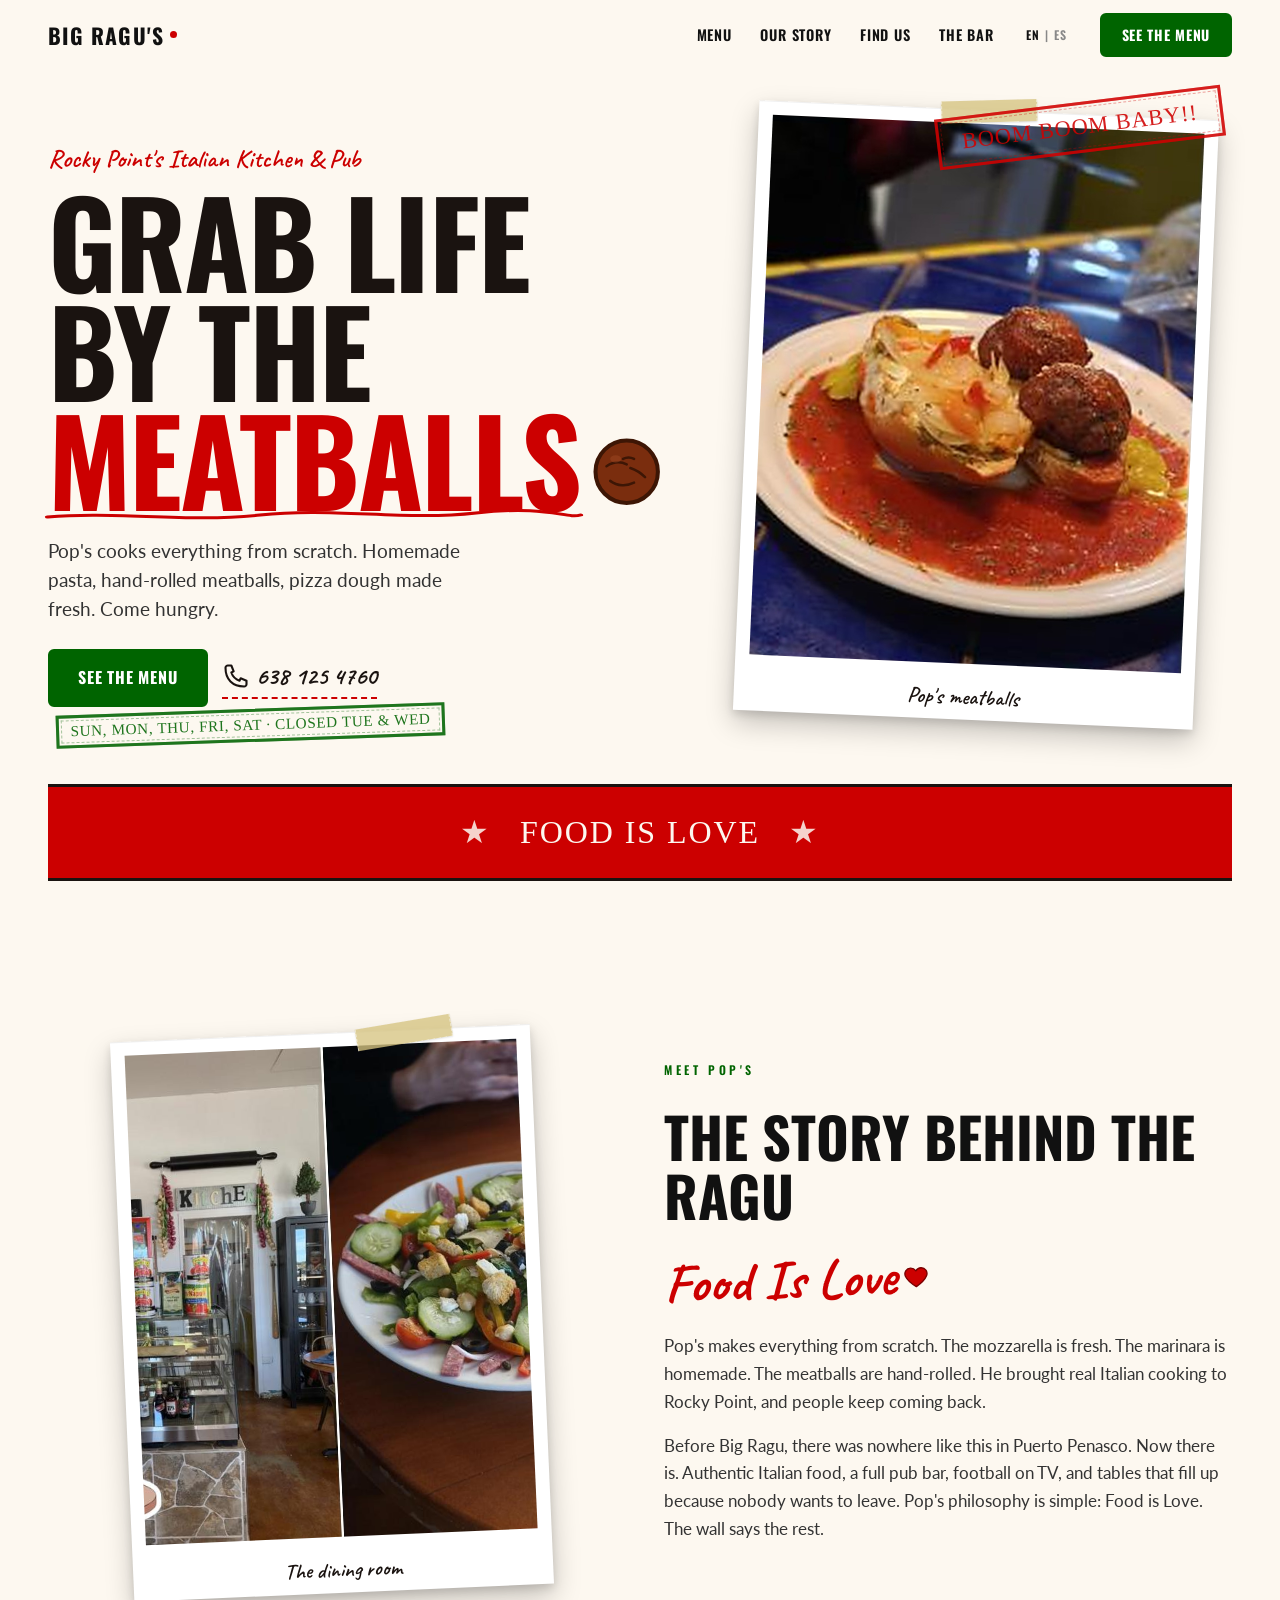
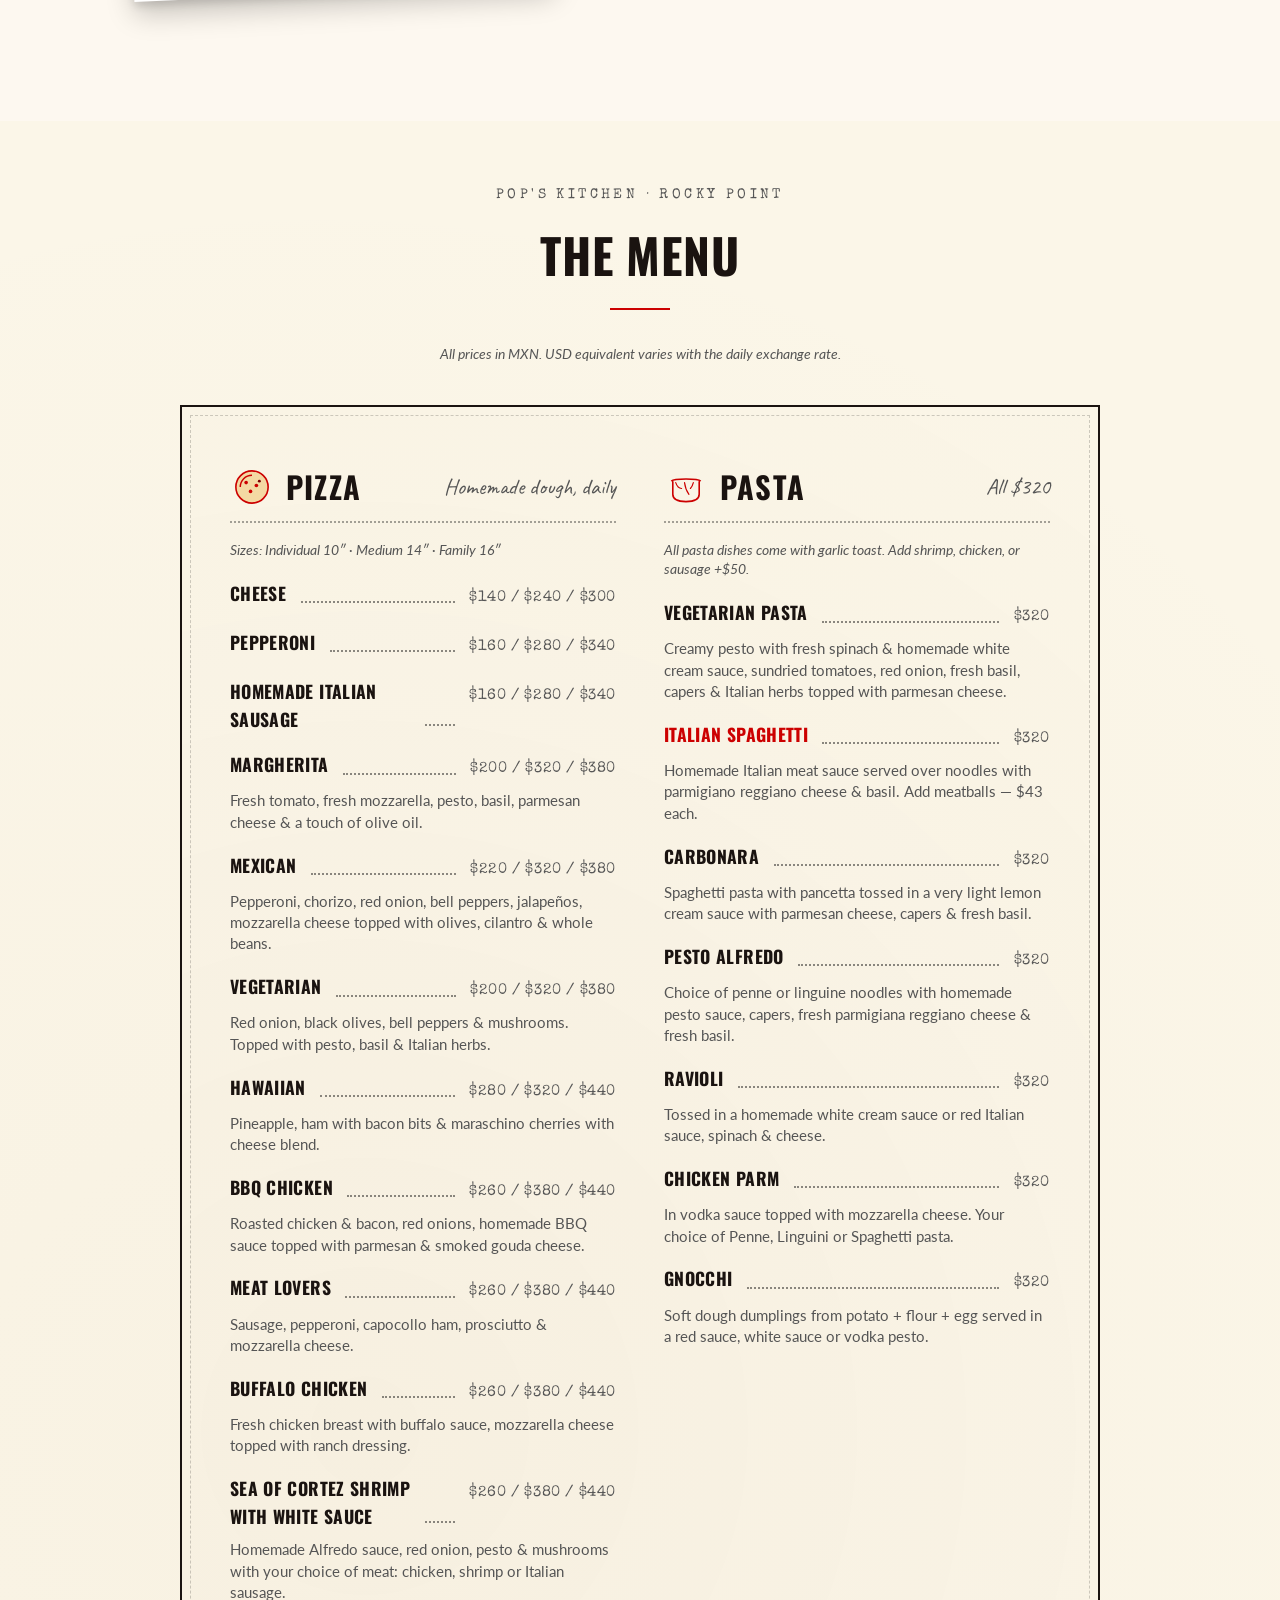
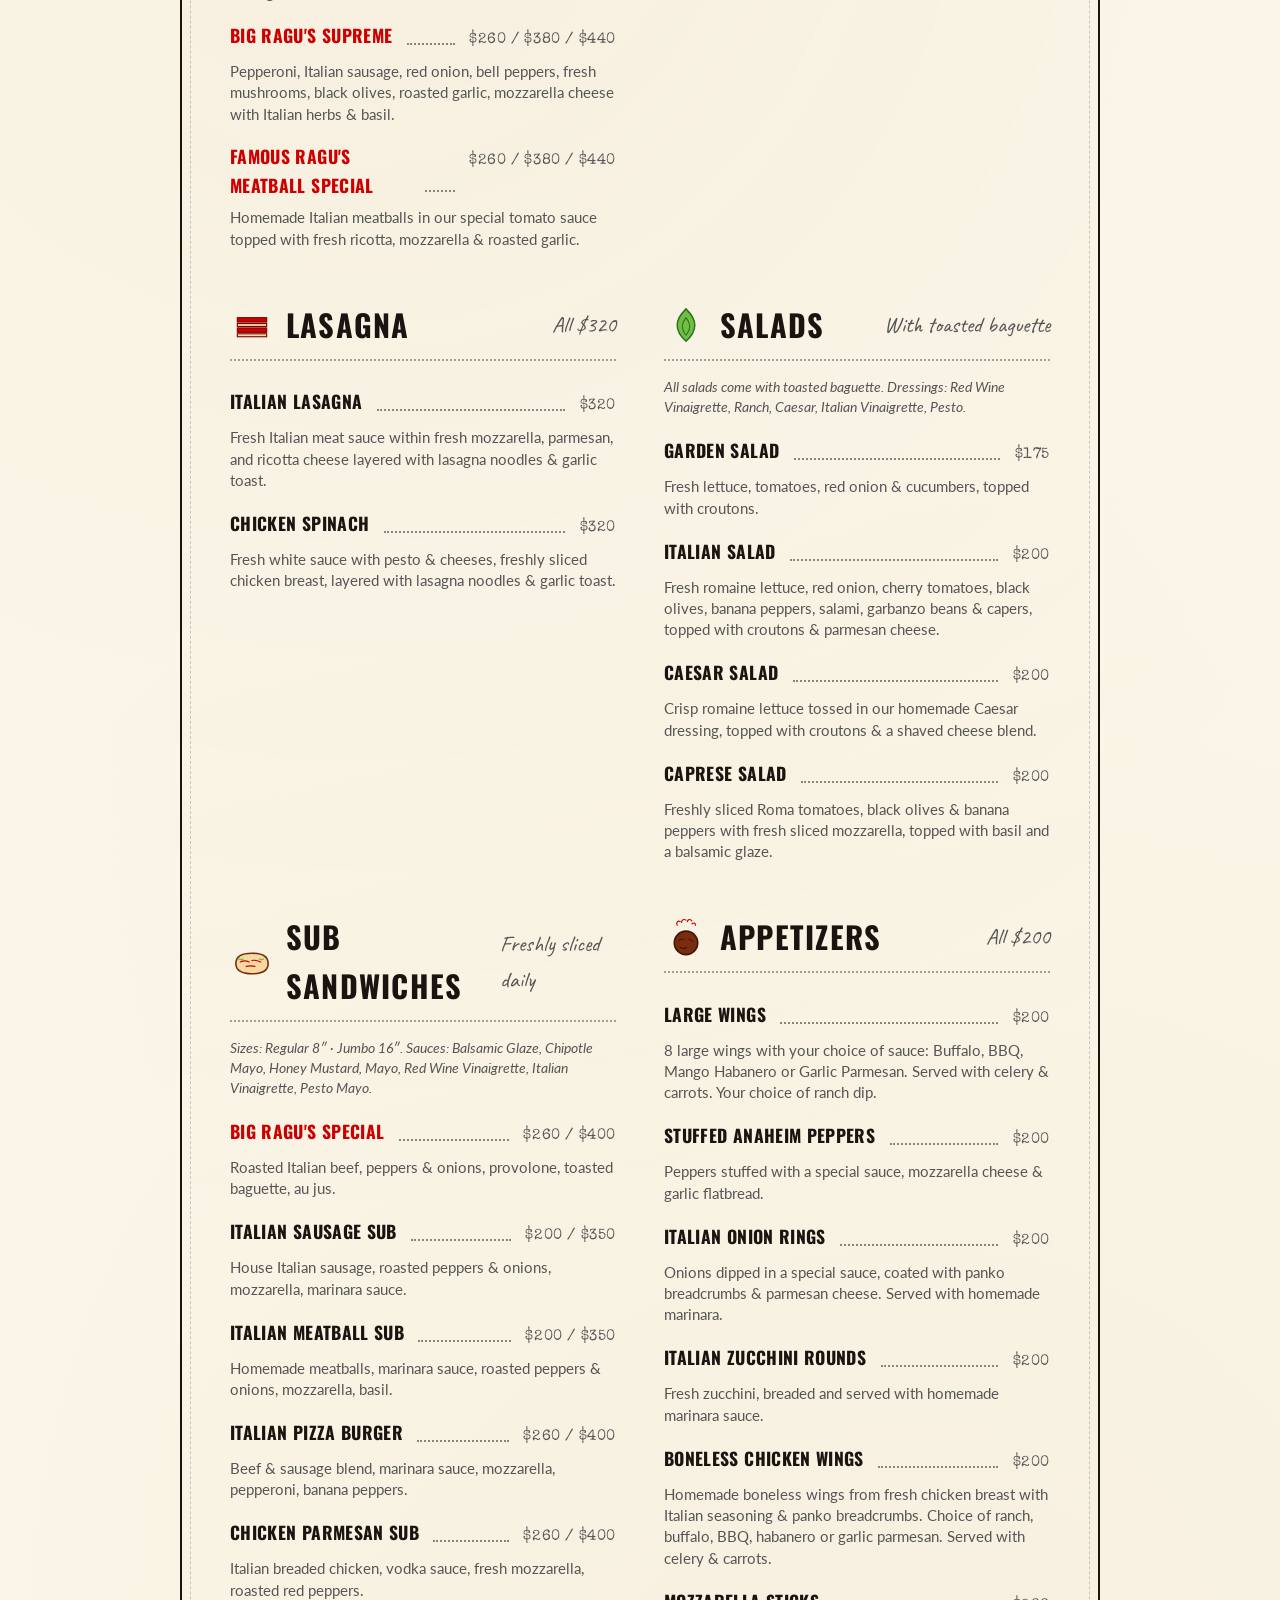
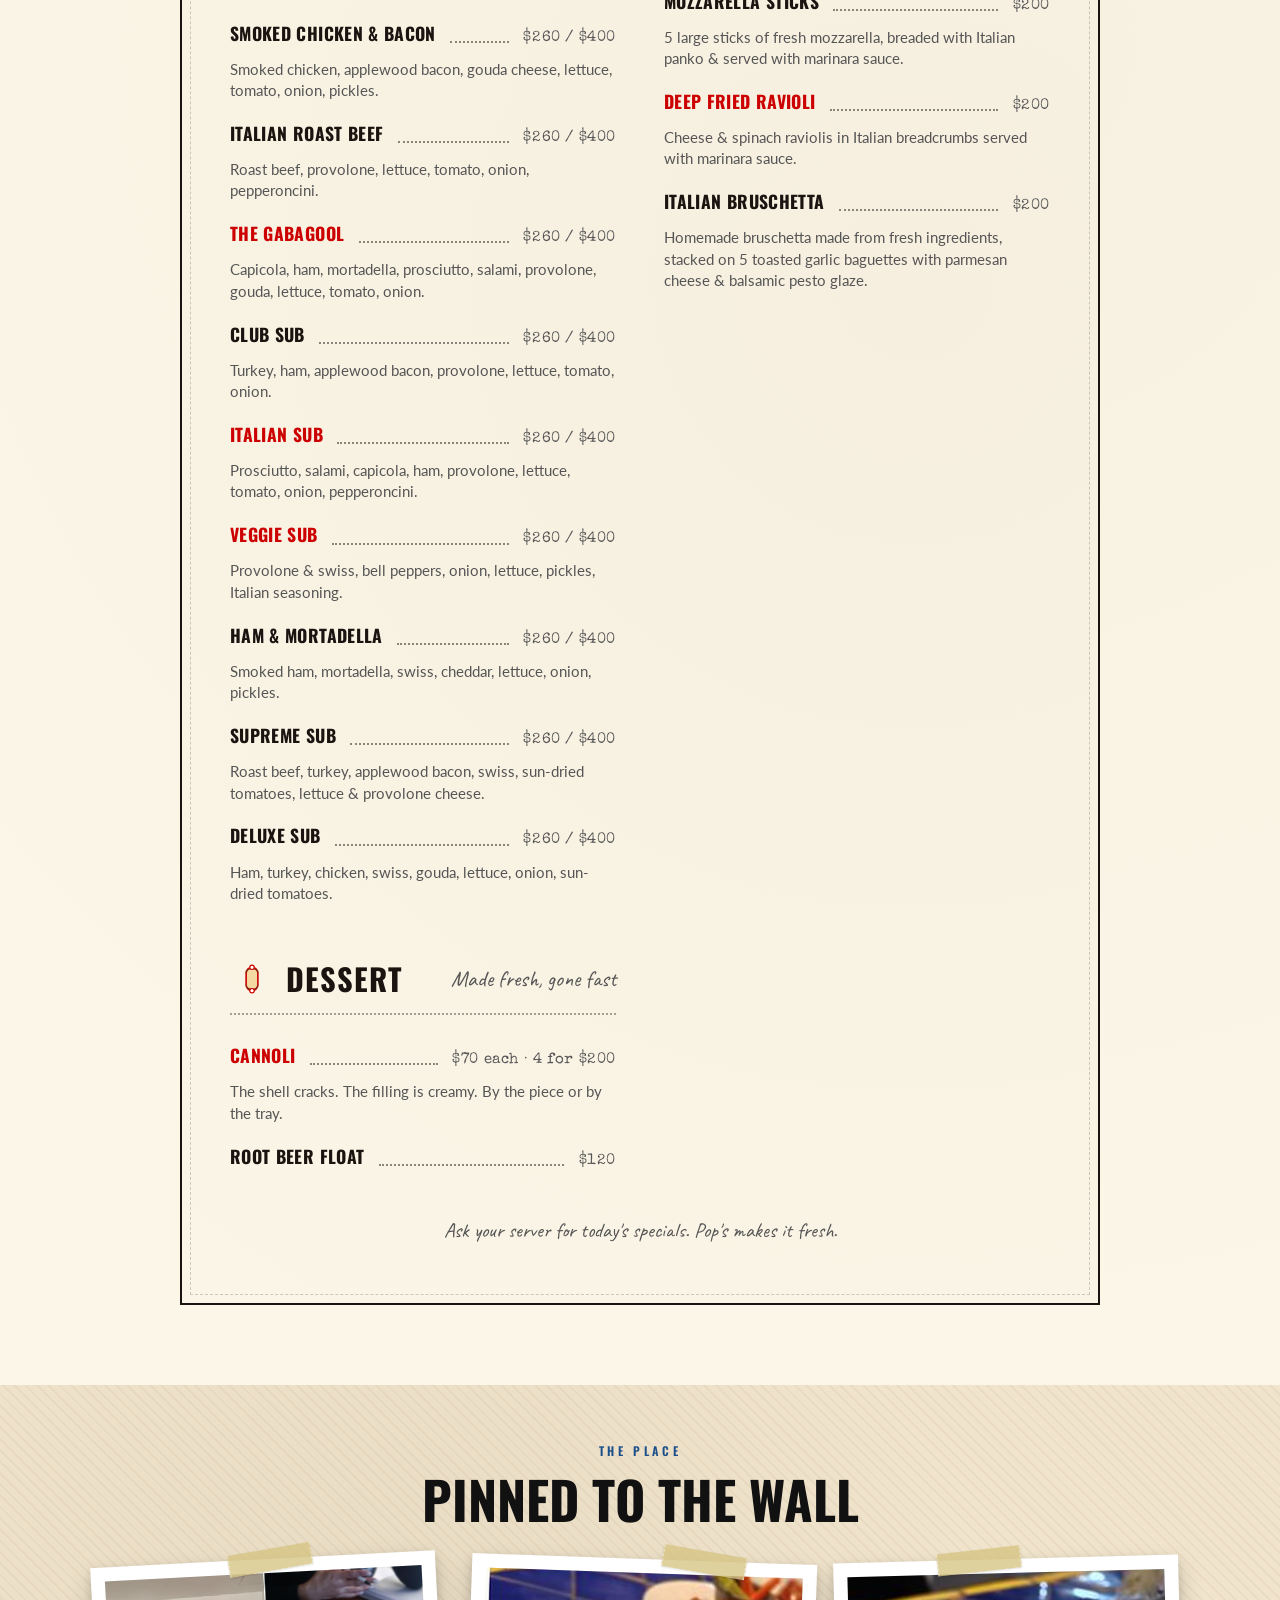
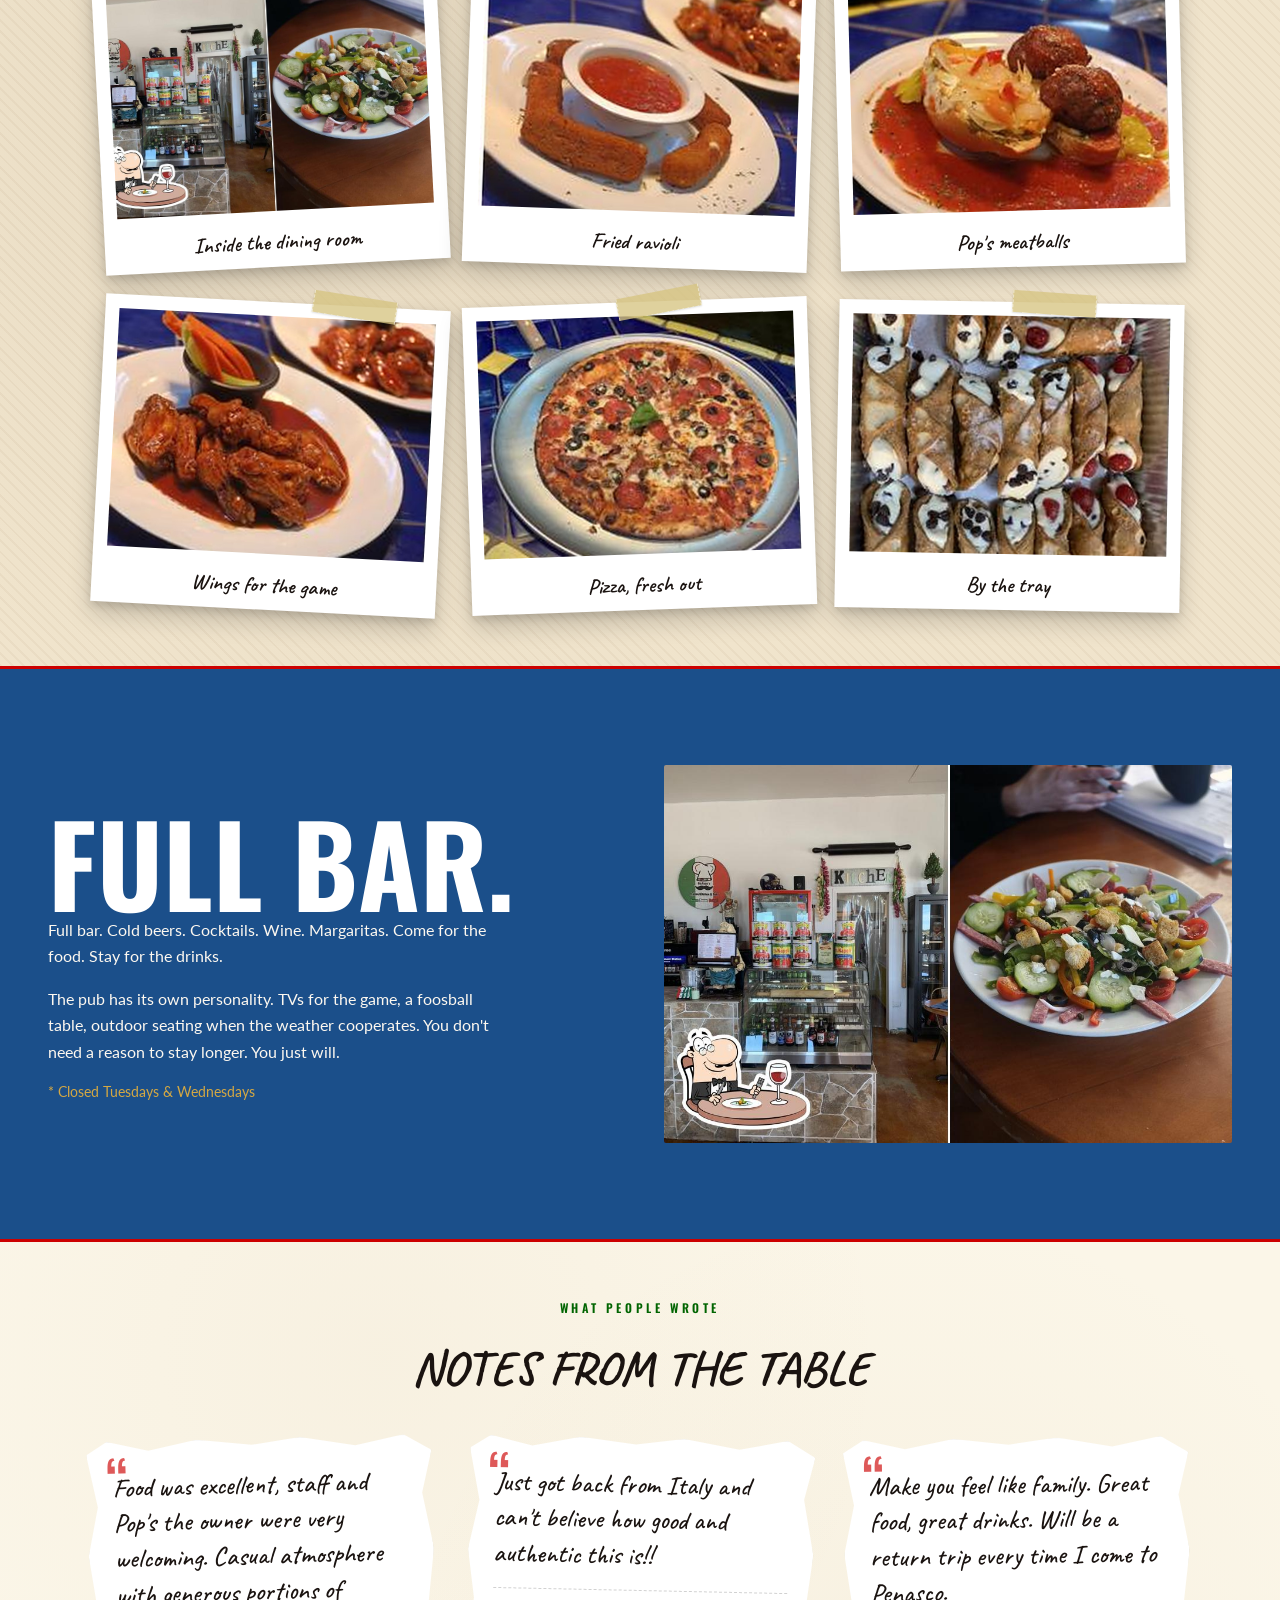
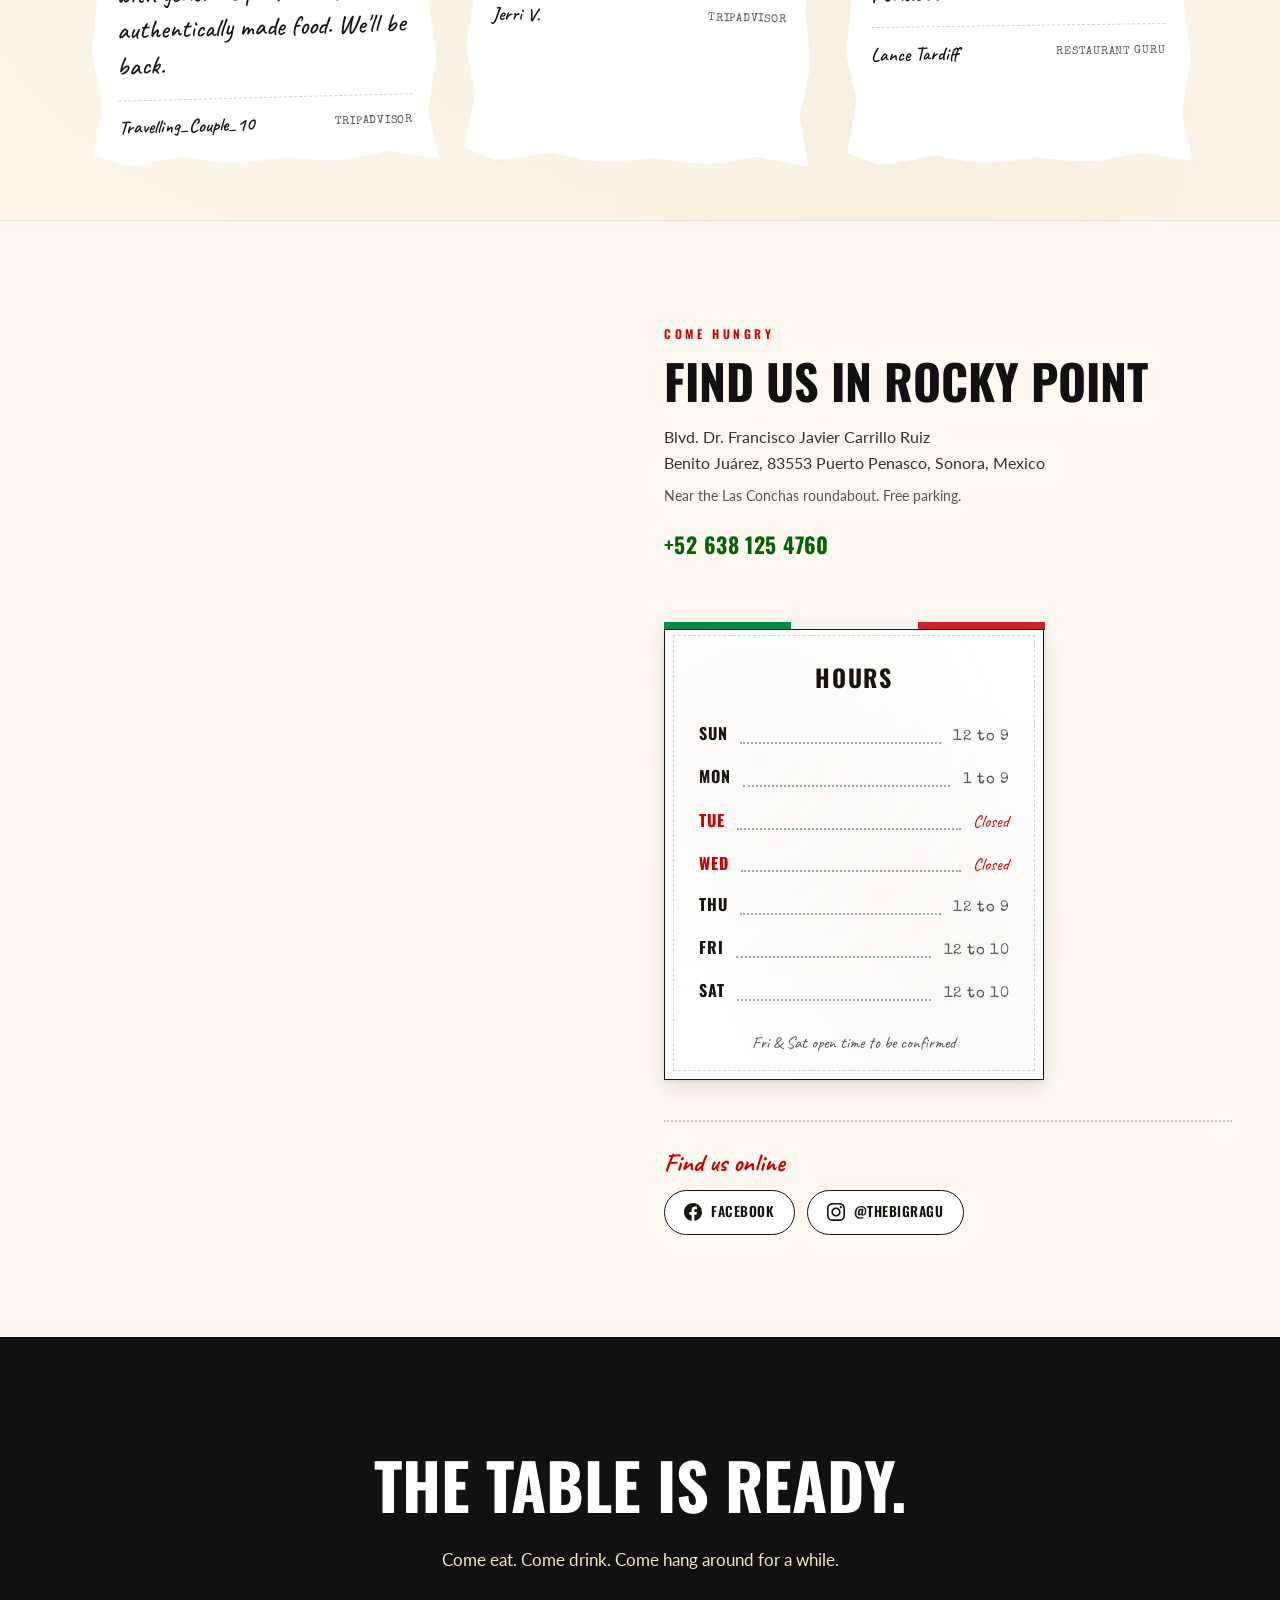
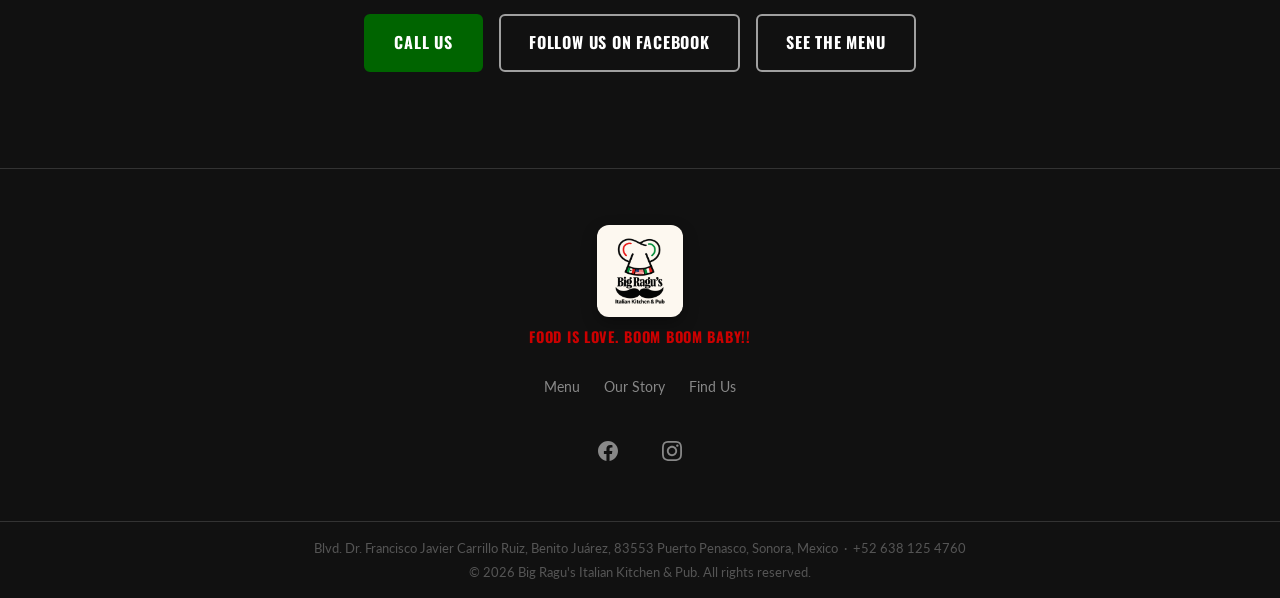
==== index.html @ 3533cfc9 "Footer: center the logo in its card + center the whole footer Root cause of the off-center logo: log" ====
<!DOCTYPE html>
<html lang="en" data-lang="en" translate="no">
<head>
<meta charset="UTF-8">
<meta name="google" content="notranslate">
<meta name="viewport" content="width=device-width, initial-scale=1.0">
<meta name="theme-color" content="#006400">
<title>Big Ragu's | Italian Restaurant &amp; Pizza in Rocky Point, Puerto Pe&ntilde;asco</title>
<meta name="description" content="Big Ragu's serves homemade Italian food and pizza in Puerto Penasco (Rocky Point), Sonora. Hand-rolled meatballs, fresh pasta, wood-style pizza, subs, and a full bar. Dine in, carryout, delivery & catering.">
<meta name="keywords" content="Big Ragu's, Italian restaurant Rocky Point, Puerto Penasco Italian food, meatballs Rocky Point, pizza Puerto Penasco, Big Ragu Italian Kitchen">
<meta name="robots" content="index, follow, max-image-preview:large, max-snippet:-1">
<meta name="author" content="Big Ragu's Italian Kitchen &amp; Pub">
<meta name="geo.region" content="MX-SON">
<meta name="geo.placename" content="Puerto Penasco, Sonora, Mexico">
<link rel="canonical" href="https://neonframewebdev.github.io/big-ragu/">

<meta property="og:type" content="restaurant.restaurant">
<meta property="og:locale" content="en_US">
<meta property="og:locale:alternate" content="es_MX">
<meta property="og:title" content="Big Ragu's Italian Kitchen &amp; Pub | Rocky Point">
<meta property="og:description" content="Real homemade Italian food in the heart of Rocky Point. Meatballs, pizza, pasta, full bar.">
<meta property="og:image" content="https://neonframewebdev.github.io/big-ragu/assets/og-card.jpg">
<meta property="og:image:width" content="1200">
<meta property="og:image:height" content="630">
<meta property="og:image:alt" content="Big Ragu's Italian Kitchen & Pub logo, Rocky Point Mexico">
<meta property="og:url" content="https://neonframewebdev.github.io/big-ragu/">
<meta property="og:site_name" content="Big Ragu's Italian Kitchen &amp; Pub">
<meta name="twitter:card" content="summary_large_image">
<meta name="twitter:title" content="Big Ragu's Italian Kitchen &amp; Pub | Rocky Point">
<meta name="twitter:description" content="Real homemade Italian food in Puerto Penasco. Meatballs, pizza, pasta, full bar.">
<meta name="twitter:image" content="https://neonframewebdev.github.io/big-ragu/assets/og-card.jpg">

<link rel="icon" href="assets/favicon.png" type="image/png">

<link rel="preload" as="image" href="assets/meatballs.jpg" fetchpriority="high">
<link rel="preconnect" href="https://fonts.googleapis.com">
<link rel="preconnect" href="https://fonts.gstatic.com" crossorigin>
<link rel="preload" href="https://fonts.googleapis.com/css2?family=Oswald:wght@600;700;800;900&family=Lato:wght@400;700&family=Caveat:wght@400;600;700&family=Permanent+Marker&family=Special+Elite&display=swap" as="style">
<link rel="stylesheet" href="https://fonts.googleapis.com/css2?family=Oswald:wght@600;700;800;900&family=Lato:wght@400;700&family=Caveat:wght@400;600;700&family=Permanent+Marker&family=Special+Elite&display=swap" media="print" onload="this.media='all'">
<noscript><link rel="stylesheet" href="https://fonts.googleapis.com/css2?family=Oswald:wght@600;700;800;900&family=Lato:wght@400;700&family=Caveat:wght@400;600;700&family=Permanent+Marker&family=Special+Elite&display=swap"></noscript>

<link rel="stylesheet" href="style.css">

<script type="application/ld+json">
{
  "@context": "https://schema.org",
  "@type": "Restaurant",
  "@id": "https://neonframewebdev.github.io/big-ragu/#restaurant",
  "name": "Big Ragu's Italian Kitchen & Pub",
  "description": "Real homemade Italian food in Puerto Penasco, Rocky Point. Hand-rolled meatballs, homemade pasta, pizza, cannoli, and a full bar.",
  "url": "https://neonframewebdev.github.io/big-ragu/",
  "telephone": "+526381254760",
  "servesCuisine": ["Italian", "Pizza"],
  "priceRange": "$$",
  "image": "https://neonframewebdev.github.io/big-ragu/assets/og-card.jpg",
  "logo": "https://neonframewebdev.github.io/big-ragu/assets/logo.png",
  "address": {
    "@type": "PostalAddress",
    "streetAddress": "Blvd. Dr. Francisco Javier Carrillo Ruiz, Benito Juarez",
    "addressLocality": "Puerto Penasco",
    "addressRegion": "Sonora",
    "postalCode": "83553",
    "addressCountry": "MX"
  },
  "geo": {
    "@type": "GeoCoordinates",
    "latitude": 31.30668,
    "longitude": -113.517838
  },
  "hasMenu": "https://neonframewebdev.github.io/big-ragu/#menu",
  "acceptsReservations": "True",
  "openingHoursSpecification": [
    {"@type": "OpeningHoursSpecification", "dayOfWeek": "Sunday", "opens": "12:00", "closes": "21:00"},
    {"@type": "OpeningHoursSpecification", "dayOfWeek": "Monday", "opens": "13:00", "closes": "21:00"},
    {"@type": "OpeningHoursSpecification", "dayOfWeek": "Thursday", "opens": "12:00", "closes": "21:00"},
    {"@type": "OpeningHoursSpecification", "dayOfWeek": "Friday", "opens": "12:00", "closes": "22:00"},
    {"@type": "OpeningHoursSpecification", "dayOfWeek": "Saturday", "opens": "12:00", "closes": "22:00"}
  ],
  "sameAs": [
    "https://www.facebook.com/mamamiapizza212",
    "https://www.instagram.com/thebigragu"
  ]
}
</script>

<script type="application/ld+json">
{
  "@context": "https://schema.org",
  "@type": "Menu",
  "@id": "https://neonframewebdev.github.io/big-ragu/#menu",
  "name": "Big Ragu's Menu",
  "inLanguage": "en",
  "hasMenuSection": [
    {
      "@type": "MenuSection",
      "name": "Pizza",
      "description": "Homemade dough daily. Individual 10\", Medium 14\", Family 16\". Prices shown are for the Individual size, in MXN.",
      "hasMenuItem": [
        {"@type": "MenuItem", "name": "Cheese Pizza", "offers": {"@type": "Offer", "price": "140", "priceCurrency": "MXN"}},
        {"@type": "MenuItem", "name": "Pepperoni Pizza", "offers": {"@type": "Offer", "price": "160", "priceCurrency": "MXN"}},
        {"@type": "MenuItem", "name": "Homemade Italian Sausage Pizza", "offers": {"@type": "Offer", "price": "160", "priceCurrency": "MXN"}},
        {"@type": "MenuItem", "name": "Margherita Pizza", "description": "Fresh tomato, fresh mozzarella, pesto, basil, parmesan and olive oil.", "offers": {"@type": "Offer", "price": "200", "priceCurrency": "MXN"}},
        {"@type": "MenuItem", "name": "Mexican Pizza", "description": "Pepperoni, chorizo, red onion, bell peppers, jalapenos, mozzarella, olives, cilantro and beans.", "offers": {"@type": "Offer", "price": "220", "priceCurrency": "MXN"}},
        {"@type": "MenuItem", "name": "Vegetarian Pizza", "offers": {"@type": "Offer", "price": "200", "priceCurrency": "MXN"}},
        {"@type": "MenuItem", "name": "Hawaiian Pizza", "offers": {"@type": "Offer", "price": "280", "priceCurrency": "MXN"}},
        {"@type": "MenuItem", "name": "BBQ Chicken Pizza", "offers": {"@type": "Offer", "price": "260", "priceCurrency": "MXN"}},
        {"@type": "MenuItem", "name": "Meat Lovers Pizza", "offers": {"@type": "Offer", "price": "260", "priceCurrency": "MXN"}},
        {"@type": "MenuItem", "name": "Buffalo Chicken Pizza", "offers": {"@type": "Offer", "price": "260", "priceCurrency": "MXN"}},
        {"@type": "MenuItem", "name": "Sea of Cortez Shrimp Pizza with White Sauce", "offers": {"@type": "Offer", "price": "260", "priceCurrency": "MXN"}},
        {"@type": "MenuItem", "name": "Big Ragu's Supreme Pizza", "offers": {"@type": "Offer", "price": "260", "priceCurrency": "MXN"}},
        {"@type": "MenuItem", "name": "Famous Ragu's Meatball Special Pizza", "offers": {"@type": "Offer", "price": "260", "priceCurrency": "MXN"}}
      ]
    },
    {
      "@type": "MenuSection",
      "name": "Pasta",
      "description": "All pasta comes with garlic toast. Add shrimp, chicken or sausage +$50 MXN.",
      "hasMenuItem": [
        {"@type": "MenuItem", "name": "Vegetarian Pasta", "offers": {"@type": "Offer", "price": "320", "priceCurrency": "MXN"}},
        {"@type": "MenuItem", "name": "Italian Spaghetti", "description": "Homemade Italian meat sauce, parmigiano reggiano and basil.", "offers": {"@type": "Offer", "price": "320", "priceCurrency": "MXN"}},
        {"@type": "MenuItem", "name": "Carbonara", "offers": {"@type": "Offer", "price": "320", "priceCurrency": "MXN"}},
        {"@type": "MenuItem", "name": "Pesto Alfredo", "offers": {"@type": "Offer", "price": "320", "priceCurrency": "MXN"}},
        {"@type": "MenuItem", "name": "Ravioli", "offers": {"@type": "Offer", "price": "320", "priceCurrency": "MXN"}},
        {"@type": "MenuItem", "name": "Chicken Parm", "offers": {"@type": "Offer", "price": "320", "priceCurrency": "MXN"}},
        {"@type": "MenuItem", "name": "Gnocchi", "offers": {"@type": "Offer", "price": "320", "priceCurrency": "MXN"}}
      ]
    },
    {
      "@type": "MenuSection",
      "name": "Lasagna",
      "hasMenuItem": [
        {"@type": "MenuItem", "name": "Italian Lasagna", "offers": {"@type": "Offer", "price": "320", "priceCurrency": "MXN"}},
        {"@type": "MenuItem", "name": "Chicken Spinach Lasagna", "offers": {"@type": "Offer", "price": "320", "priceCurrency": "MXN"}}
      ]
    },
    {
      "@type": "MenuSection",
      "name": "Salads",
      "hasMenuItem": [
        {"@type": "MenuItem", "name": "Garden Salad", "offers": {"@type": "Offer", "price": "175", "priceCurrency": "MXN"}},
        {"@type": "MenuItem", "name": "Italian Salad", "offers": {"@type": "Offer", "price": "200", "priceCurrency": "MXN"}},
        {"@type": "MenuItem", "name": "Caesar Salad", "offers": {"@type": "Offer", "price": "200", "priceCurrency": "MXN"}},
        {"@type": "MenuItem", "name": "Caprese Salad", "offers": {"@type": "Offer", "price": "200", "priceCurrency": "MXN"}}
      ]
    },
    {
      "@type": "MenuSection",
      "name": "Sub Sandwiches",
      "description": "Freshly sliced daily. Regular 8\" / Jumbo 16\". Prices shown are Regular, in MXN.",
      "hasMenuItem": [
        {"@type": "MenuItem", "name": "Big Ragu's Special Sub", "offers": {"@type": "Offer", "price": "260", "priceCurrency": "MXN"}},
        {"@type": "MenuItem", "name": "Italian Sausage Sub", "offers": {"@type": "Offer", "price": "200", "priceCurrency": "MXN"}},
        {"@type": "MenuItem", "name": "Italian Meatball Sub", "offers": {"@type": "Offer", "price": "200", "priceCurrency": "MXN"}},
        {"@type": "MenuItem", "name": "The Gabagool", "offers": {"@type": "Offer", "price": "260", "priceCurrency": "MXN"}},
        {"@type": "MenuItem", "name": "Italian Sub", "offers": {"@type": "Offer", "price": "260", "priceCurrency": "MXN"}},
        {"@type": "MenuItem", "name": "Chicken Parmesan Sub", "offers": {"@type": "Offer", "price": "260", "priceCurrency": "MXN"}},
        {"@type": "MenuItem", "name": "Veggie Sub", "offers": {"@type": "Offer", "price": "260", "priceCurrency": "MXN"}}
      ]
    },
    {
      "@type": "MenuSection",
      "name": "Appetizers",
      "hasMenuItem": [
        {"@type": "MenuItem", "name": "Large Wings", "offers": {"@type": "Offer", "price": "200", "priceCurrency": "MXN"}},
        {"@type": "MenuItem", "name": "Mozzarella Sticks", "offers": {"@type": "Offer", "price": "200", "priceCurrency": "MXN"}},
        {"@type": "MenuItem", "name": "Deep Fried Ravioli", "offers": {"@type": "Offer", "price": "200", "priceCurrency": "MXN"}},
        {"@type": "MenuItem", "name": "Italian Bruschetta", "offers": {"@type": "Offer", "price": "200", "priceCurrency": "MXN"}},
        {"@type": "MenuItem", "name": "Stuffed Anaheim Peppers", "offers": {"@type": "Offer", "price": "200", "priceCurrency": "MXN"}},
        {"@type": "MenuItem", "name": "Italian Onion Rings", "offers": {"@type": "Offer", "price": "200", "priceCurrency": "MXN"}},
        {"@type": "MenuItem", "name": "Boneless Chicken Wings", "offers": {"@type": "Offer", "price": "200", "priceCurrency": "MXN"}}
      ]
    },
    {
      "@type": "MenuSection",
      "name": "Dessert",
      "hasMenuItem": [
        {"@type": "MenuItem", "name": "Cannoli", "description": "$70 each or 4 for $200 MXN.", "offers": {"@type": "Offer", "price": "70", "priceCurrency": "MXN"}},
        {"@type": "MenuItem", "name": "Root Beer Float", "offers": {"@type": "Offer", "price": "120", "priceCurrency": "MXN"}}
      ]
    }
  ]
}
</script>

<script type="application/ld+json">
{
  "@context": "https://schema.org",
  "@type": "FAQPage",
  "mainEntity": [
    {
      "@type": "Question",
      "name": "Where is Big Ragu's Italian Kitchen & Pub located?",
      "acceptedAnswer": {"@type": "Answer", "text": "Big Ragu's is on Blvd. Dr. Francisco Javier Carrillo Ruiz in the Benito Juarez area of Puerto Penasco (Rocky Point), Sonora, Mexico."}
    },
    {
      "@type": "Question",
      "name": "What are Big Ragu's hours?",
      "acceptedAnswer": {"@type": "Answer", "text": "Open Thursday through Tuesday: roughly noon to 9 PM (Friday and Saturday until 10 PM). Closed Wednesdays. Call ahead on holidays to confirm."}
    },
    {
      "@type": "Question",
      "name": "Does Big Ragu's offer delivery, carryout or catering?",
      "acceptedAnswer": {"@type": "Answer", "text": "Yes. Big Ragu's offers dine-in, carryout, delivery, and catering. Call +52 638 125 4760 to order or book catering."}
    },
    {
      "@type": "Question",
      "name": "Does Big Ragu's serve pizza?",
      "acceptedAnswer": {"@type": "Answer", "text": "Yes. Big Ragu's makes homemade-dough pizza daily in Individual, Medium and Family sizes, plus hand-rolled meatballs, fresh pasta, subs, salads and cannoli."}
    },
    {
      "@type": "Question",
      "name": "Does Big Ragu's take reservations?",
      "acceptedAnswer": {"@type": "Answer", "text": "Yes, Big Ragu's accepts reservations. Call +52 638 125 4760."}
    }
  ]
}
</script>
</head>
<body>

<!-- ========================
     LOADER
     ======================== -->
<div class="loader" id="loader" aria-hidden="true">
  <img src="assets/logo.webp" alt="" class="loader__logo" width="220" height="240" decoding="async">
</div>

<!-- ========================
     NAV
     ======================== -->
<nav class="nav" id="nav" aria-label="Primary navigation">
  <div class="nav__inner">
    <a href="#top" class="nav__brand" aria-label="Big Ragu's home">
      <span class="nav__brand-text">BIG RAGU'S</span><span class="nav__brand-dot" aria-hidden="true"></span>
    </a>

    <div class="nav__right">
      <ul class="nav__links" id="navLinks">
        <li><a href="#menu" data-en="Menu" data-es="Menu">Menu</a></li>
        <li><a href="#about" data-en="Our Story" data-es="Nuestra Historia">Our Story</a></li>
        <li><a href="#find-us" data-en="Find Us" data-es="Encuéntranos">Find Us</a></li>
        <li><a href="#bar" data-en="The Bar" data-es="El Bar">The Bar</a></li>
      </ul>

      <button class="nav__lang-toggle" id="langToggle" aria-label="Switch language">
        <span class="lang-label lang-label--en">EN</span>
        <span class="lang-sep">|</span>
        <span class="lang-label lang-label--es">ES</span>
      </button>

      <a href="#menu" class="btn btn--nav" data-en="See the Menu" data-es="Ver el Menu">See the Menu</a>

      <button class="nav__hamburger" id="hamburger" aria-label="Open navigation menu" aria-expanded="false" aria-controls="mobileMenu">
        <span></span>
        <span></span>
        <span></span>
      </button>
    </div>
  </div>
</nav>

<!-- Mobile menu -->
<div class="mobile-menu" id="mobileMenu" aria-hidden="true">
  <div class="mobile-menu__overlay" id="menuOverlay"></div>
  <div class="mobile-menu__panel">
    <button class="mobile-menu__close" id="menuClose" aria-label="Close menu">&times;</button>
    <ul class="mobile-menu__links">
      <li><a href="#menu" data-en="Menu" data-es="Menu">Menu</a></li>
      <li><a href="#about" data-en="Our Story" data-es="Nuestra Historia">Our Story</a></li>
      <li><a href="#find-us" data-en="Find Us" data-es="Encuéntranos">Find Us</a></li>
      <li><a href="#bar" data-en="The Bar" data-es="El Bar">The Bar</a></li>
    </ul>
    <a href="#menu" class="btn btn--primary mobile-menu__cta" data-en="See the Menu" data-es="Ver el Menu">See the Menu</a>
  </div>
</div>

<!-- ========================
     HERO - Editorial Trattoria
     ======================== -->
<section class="hero hero-editorial" id="top" aria-label="Hero">
  <div class="hero-editorial__inner">

    <div class="hero-editorial__left">
      <p class="hero-editorial__eyebrow" data-en="Rocky Point's Italian Kitchen &amp; Pub" data-es="Cocina Italiana y Pub de Rocky Point">
        <span class="pennant" aria-hidden="true"><span></span><span></span><span></span></span>
        <span data-en="Rocky Point's Italian Kitchen &amp; Pub" data-es="Cocina Italiana y Pub de Rocky Point">Rocky Point's Italian Kitchen &amp; Pub</span>
      </p>

      <h1 class="hero-editorial__h1">
        <span data-en="Grab Life" data-es="Agarra la Vida">Grab Life</span><br>
        <span data-en="By The" data-es="Por las">By The</span>
        <span class="with-doodle">
          <span class="accent-red scribble" data-en="Meatballs" data-es="Alb&oacute;ndigas">Meatballs</span><svg class="doodle doodle--period" viewBox="0 0 40 40" fill="none" aria-hidden="true">
            <circle cx="20" cy="20" r="17" fill="#7a2d0e" stroke="#3d1605" stroke-width="2.2"/>
            <path d="M9 17c3-2 7-3 11-1M22 18c3 1 6 3 8 5M11 25c4 3 9 3 13 1M18 13c2-1 4-1 6 0" stroke="#3d1605" stroke-width="1.4" stroke-linecap="round" fill="none"/>
            <ellipse cx="14" cy="13" rx="3" ry="2" fill="#9a4520" opacity="0.55"/>
          </svg>
        </span>
      </h1>

      <p class="hero-editorial__sub"
         data-en="Pop's cooks everything from scratch. Homemade pasta, hand-rolled meatballs, pizza dough made fresh. Come hungry."
         data-es="Pop's lo cocina todo desde cero. Pasta casera, alb&oacute;ndigas hechas a mano, masa de pizza fresca. Ven con hambre.">Pop's cooks everything from scratch. Homemade pasta, hand-rolled meatballs, pizza dough made fresh. Come hungry.</p>

      <div class="hero-editorial__actions">
        <a href="#menu" class="btn btn--primary" data-en="See the Menu" data-es="Ver el Menu">See the Menu</a>
        <a href="tel:+526381254760" class="hero-editorial__phone-link" aria-label="Call Big Ragu's">
          <svg class="doodle doodle--sm" viewBox="0 0 24 24" fill="none" aria-hidden="true">
            <path d="M3 5c0-1 1-2 2-2h3l2 5-2 1c1 3 4 6 7 7l1-2 5 2v3c0 1-1 2-2 2C9 21 3 15 3 5z" stroke="currentColor" stroke-width="1.8" stroke-linejoin="round"/>
          </svg>
          <span>638 125 4760</span>
        </a>
      </div>

      <span class="stamp stamp--green stamp--rotate-flat" style="position:absolute; bottom:-20px; left:8px;" aria-hidden="true">Sun, Mon, Thu, Fri, Sat &middot; Closed Tue &amp; Wed</span>
    </div>

    <div class="hero-editorial__right">
      <div class="polaroid polaroid--tilt-r hero-editorial__polaroid">
        <img src="assets/meatballs.jpg" alt="Homemade meatballs in marinara at Big Ragu's" width="800" height="1072" fetchpriority="high" decoding="async">
        <span class="polaroid__caption">Pop's meatballs</span>
      </div>
      <span class="stamp stamp--lg hero-editorial__stamp-pos" aria-hidden="true">Boom Boom Baby!!</span>
    </div>

  </div>

  <div class="hero-editorial__strip">
    <span data-en="Food Is Love" data-es="La Comida es Amor">Food Is Love</span>
  </div>
</section>

<!-- ========================
     ABOUT / OUR STORY
     ======================== -->
<section class="about about--editorial reveal" id="about" aria-label="Our Story">
  <div class="about__inner wrap">
    <div class="about__photo-col">
      <div class="polaroid polaroid--tilt-l polaroid--tape-l about-polaroid">
        <img src="assets/interior_1.jpg" alt="Inside Big Ragu's Italian Kitchen" width="968" height="645" loading="lazy" decoding="async">
        <span class="polaroid__caption">The dining room</span>
      </div>
    </div>
    <div class="about__text-col">
      <span class="eyebrow eyebrow--green"
            data-en="Meet Pop&#39;s"
            data-es="Conoce a Pop&#39;s">Meet Pop's</span>
      <h2 class="about__headline">
        <span class="about__headline-text"
              data-en="The Story Behind the Ragu"
              data-es="La Historia del Ragu">The Story Behind the Ragu</span>
      </h2>
      <div class="food-is-love-script" aria-hidden="true">
        Food Is Love
        <svg class="doodle doodle--sm" viewBox="0 0 24 24" fill="none" aria-hidden="true">
          <path d="M12 21s-7-4.5-9-9c-1.5-3.5 1-7 4.5-7 2 0 3.5 1 4.5 2.5C13 6 14.5 5 16.5 5 20 5 22.5 8.5 21 12c-2 4.5-9 9-9 9z" fill="#CC0000" stroke="#7a0000" stroke-width="1.2" stroke-linejoin="round"/>
        </svg>
      </div>
      <div class="about__body">
        <p data-en="Pop&#39;s makes everything from scratch. The mozzarella is fresh. The marinara is homemade. The meatballs are hand-rolled. He brought real Italian cooking to Rocky Point, and people keep coming back."
           data-es="Pop&#39;s lo cocina todo desde cero. La mozzarella es fresca. La marinara es casera. Las alb&oacute;ndigas las hace a mano. Trajo la cocina italiana de verdad a Puerto Pe&ntilde;asco, y la gente no para de regresar.">Pop's makes everything from scratch. The mozzarella is fresh. The marinara is homemade. The meatballs are hand-rolled. He brought real Italian cooking to Rocky Point, and people keep coming back.</p>
        <p data-en="Before Big Ragu, there was nowhere like this in Puerto Penasco. Now there is. Authentic Italian food, a full pub bar, football on TV, and tables that fill up because nobody wants to leave. Pop&#39;s philosophy is simple: Food is Love. The wall says the rest."
           data-es="Antes de que lleg&aacute;ramos aqu&iacute;, en Rocky Point no hab&iacute;a un lugar as&iacute;. Ahora lo hay. Cocina italiana aut&eacute;ntica, un bar con ambiente de pub, televisiones para el f&uacute;tbol americano y la sobremesa que se extiende porque nadie quiere irse. Para Pop&#39;s, la filosof&iacute;a es sencilla: la comida es amor. Todo lo dem&aacute;s lo dice la pared.">Before Big Ragu, there was nowhere like this in Puerto Penasco. Now there is. Authentic Italian food, a full pub bar, football on TV, and tables that fill up because nobody wants to leave. Pop's philosophy is simple: Food is Love. The wall says the rest.</p>
      </div>
    </div>
  </div>
</section>

<!-- ========================
     MENU - real menu typography
     ======================== -->
<section class="menu-section paper-bg reveal" id="menu" aria-label="Menu" style="padding: 4rem 0 5rem;">
  <div class="wrap">
    <div class="menu-list-header">
      <p class="menu-list-header__overline" data-en="Pop's Kitchen &middot; Rocky Point" data-es="La Cocina de Pop's &middot; Rocky Point">Pop's Kitchen &middot; Rocky Point</p>
      <h2 class="menu-list-header__title" data-en="The Menu" data-es="El Menu">The Menu</h2>
      <span class="menu-list-header__rule"></span>
    </div>

    <p class="menu-price-note"
       data-en="All prices in MXN. USD equivalent varies with the daily exchange rate."
       data-es="Todos los precios en pesos (MXN). El equivalente en USD varía con el tipo de cambio.">All prices in MXN. USD equivalent varies with the daily exchange rate.</p>

    <div class="menu-list-wrap">

      <div class="menu-list-cols">

        <!-- ===== PIZZA ===== -->
        <div class="menu-section-group">
          <header class="menu-section-header">
            <svg class="menu-section-header__doodle doodle--md" viewBox="0 0 60 60" fill="none" aria-hidden="true">
              <circle cx="30" cy="30" r="22" fill="#F4D9A3" stroke="#CC0000" stroke-width="2.2"/>
              <path d="M14 30c0-9 7-16 16-16" stroke="#CC0000" stroke-width="2" fill="none"/>
              <circle cx="22" cy="24" r="2.5" fill="#CC0000"/>
              <circle cx="36" cy="28" r="2.5" fill="#CC0000"/>
              <circle cx="28" cy="36" r="2.5" fill="#CC0000"/>
              <circle cx="40" cy="22" r="2" fill="#7a0000"/>
            </svg>
            <h3 class="menu-section-header__title" data-en="Pizza" data-es="Pizza">Pizza</h3>
            <span class="menu-section-header__es" data-en="Homemade dough, daily" data-es="Masa casera, a diario">Homemade dough, daily</span>
          </header>
          <p class="menu-size-key" data-en='Sizes: Individual 10&Prime; · Medium 14&Prime; · Family 16&Prime;' data-es='Tamaños: Individual 10&Prime; · Mediana 14&Prime; · Familiar 16&Prime;'>Sizes: Individual 10&Prime; · Medium 14&Prime; · Family 16&Prime;</p>
          <div class="menu-line"><span class="menu-line__name" data-en="Cheese" data-es="Queso">Cheese</span><span class="menu-line__leader"></span><span class="menu-line__price">$140 / $240 / $300</span></div>
          <div class="menu-line"><span class="menu-line__name" data-en="Pepperoni" data-es="Pepperoni">Pepperoni</span><span class="menu-line__leader"></span><span class="menu-line__price">$160 / $280 / $340</span></div>
          <div class="menu-line"><span class="menu-line__name" data-en="Homemade Italian Sausage" data-es="Salchicha Italiana Casera">Homemade Italian Sausage</span><span class="menu-line__leader"></span><span class="menu-line__price">$160 / $280 / $340</span></div>
          <div class="menu-line"><span class="menu-line__name" data-en="Margherita" data-es="Margarita">Margherita</span><span class="menu-line__leader"></span><span class="menu-line__price">$200 / $320 / $380</span><p class="menu-line__desc" data-en="Fresh tomato, fresh mozzarella, pesto, basil, parmesan cheese & a touch of olive oil." data-es="Tomate fresco, mozzarella fresca, pesto, albahaca, queso parmesano y un toque de aceite de oliva.">Fresh tomato, fresh mozzarella, pesto, basil, parmesan cheese & a touch of olive oil.</p></div>
          <div class="menu-line"><span class="menu-line__name" data-en="Mexican" data-es="Mexicana">Mexican</span><span class="menu-line__leader"></span><span class="menu-line__price">$220 / $320 / $380</span><p class="menu-line__desc" data-en="Pepperoni, chorizo, red onion, bell peppers, jalapeños, mozzarella cheese topped with olives, cilantro & whole beans." data-es="Pepperoni, chorizo, cebolla morada, pimientos, jalapeños, mozzarella, aceitunas, cilantro y frijoles enteros.">Pepperoni, chorizo, red onion, bell peppers, jalapeños, mozzarella cheese topped with olives, cilantro & whole beans.</p></div>
          <div class="menu-line"><span class="menu-line__name" data-en="Vegetarian" data-es="Vegetariana">Vegetarian</span><span class="menu-line__leader"></span><span class="menu-line__price">$200 / $320 / $380</span><p class="menu-line__desc" data-en="Red onion, black olives, bell peppers & mushrooms. Topped with pesto, basil & Italian herbs." data-es="Cebolla morada, aceitunas negras, pimientos y champiñones. Con pesto, albahaca y hierbas italianas.">Red onion, black olives, bell peppers & mushrooms. Topped with pesto, basil & Italian herbs.</p></div>
          <div class="menu-line"><span class="menu-line__name" data-en="Hawaiian" data-es="Hawaiana">Hawaiian</span><span class="menu-line__leader"></span><span class="menu-line__price">$280 / $320 / $440</span><p class="menu-line__desc" data-en="Pineapple, ham with bacon bits & maraschino cherries with cheese blend." data-es="Piña, jamón con tocino y cerezas marrasquino con mezcla de quesos.">Pineapple, ham with bacon bits & maraschino cherries with cheese blend.</p></div>
          <div class="menu-line"><span class="menu-line__name" data-en="BBQ Chicken" data-es="Pollo BBQ">BBQ Chicken</span><span class="menu-line__leader"></span><span class="menu-line__price">$260 / $380 / $440</span><p class="menu-line__desc" data-en="Roasted chicken & bacon, red onions, homemade BBQ sauce topped with parmesan & smoked gouda cheese." data-es="Pollo asado y tocino, cebolla morada, salsa BBQ casera, parmesano y gouda ahumado.">Roasted chicken & bacon, red onions, homemade BBQ sauce topped with parmesan & smoked gouda cheese.</p></div>
          <div class="menu-line"><span class="menu-line__name" data-en="Meat Lovers" data-es="Carnívora">Meat Lovers</span><span class="menu-line__leader"></span><span class="menu-line__price">$260 / $380 / $440</span><p class="menu-line__desc" data-en="Sausage, pepperoni, capocollo ham, prosciutto & mozzarella cheese." data-es="Salchicha, pepperoni, capocollo, jamón, prosciutto y mozzarella.">Sausage, pepperoni, capocollo ham, prosciutto & mozzarella cheese.</p></div>
          <div class="menu-line"><span class="menu-line__name" data-en="Buffalo Chicken" data-es="Pollo Búfalo">Buffalo Chicken</span><span class="menu-line__leader"></span><span class="menu-line__price">$260 / $380 / $440</span><p class="menu-line__desc" data-en="Fresh chicken breast with buffalo sauce, mozzarella cheese topped with ranch dressing." data-es="Pollo fresco con salsa búfalo, mozzarella y aderezo ranch.">Fresh chicken breast with buffalo sauce, mozzarella cheese topped with ranch dressing.</p></div>
          <div class="menu-line"><span class="menu-line__name" data-en="Sea of Cortez Shrimp with White Sauce" data-es="Camarón del Mar de Cortés en Salsa Blanca">Sea of Cortez Shrimp with White Sauce</span><span class="menu-line__leader"></span><span class="menu-line__price">$260 / $380 / $440</span><p class="menu-line__desc" data-en="Homemade Alfredo sauce, red onion, pesto & mushrooms with your choice of meat: chicken, shrimp or Italian sausage." data-es="Salsa Alfredo casera, cebolla morada, pesto y champiñones con tu elección de carne: pollo, camarón o salchicha italiana.">Homemade Alfredo sauce, red onion, pesto & mushrooms with your choice of meat: chicken, shrimp or Italian sausage.</p></div>
          <div class="menu-line menu-line--featured"><span class="menu-line__name" data-en="Big Ragu's Supreme" data-es="Suprema Big Ragu's">Big Ragu's Supreme<span class="menu-line__badge">Pop's Pick</span></span><span class="menu-line__leader"></span><span class="menu-line__price">$260 / $380 / $440</span><p class="menu-line__desc" data-en="Pepperoni, Italian sausage, red onion, bell peppers, fresh mushrooms, black olives, roasted garlic, mozzarella cheese with Italian herbs & basil." data-es="Pepperoni, salchicha italiana, cebolla morada, pimientos, champiñones, aceitunas negras, ajo asado, mozzarella, hierbas italianas y albahaca.">Pepperoni, Italian sausage, red onion, bell peppers, fresh mushrooms, black olives, roasted garlic, mozzarella cheese with Italian herbs & basil.</p></div>
          <div class="menu-line menu-line--featured"><span class="menu-line__name" data-en="Famous Ragu's Meatball Special" data-es="Especial de Albóndigas Ragu's">Famous Ragu's Meatball Special<span class="menu-line__badge">Pop's Pick</span></span><span class="menu-line__leader"></span><span class="menu-line__price">$260 / $380 / $440</span><p class="menu-line__desc" data-en="Homemade Italian meatballs in our special tomato sauce topped with fresh ricotta, mozzarella & roasted garlic." data-es="Albóndigas italianas caseras en nuestra salsa de tomate especial con ricotta fresca, mozzarella y ajo asado.">Homemade Italian meatballs in our special tomato sauce topped with fresh ricotta, mozzarella & roasted garlic.</p></div>
        </div>

        <!-- ===== PASTA ===== -->
        <div class="menu-section-group">
          <header class="menu-section-header">
            <svg class="menu-section-header__doodle doodle--md" viewBox="0 0 60 60" fill="none" aria-hidden="true">
              <path d="M10 22c4-4 36-4 40 0M12 22v18c0 6 5 10 18 10s18-4 18-10V22" stroke="#CC0000" stroke-width="2.2" fill="none" stroke-linejoin="round"/>
              <path d="M16 24c2 6 4 8 8 8M28 24c1 8 3 12 6 16M40 24c-1 4-2 6-4 8" stroke="#CC0000" stroke-width="1.6" stroke-linecap="round" fill="none"/>
            </svg>
            <h3 class="menu-section-header__title" data-en="Pasta" data-es="Pasta">Pasta</h3>
            <span class="menu-section-header__es" data-en="All $320" data-es="Todas $320">All $320</span>
          </header>
          <p class="menu-size-key" data-en="All pasta dishes come with garlic toast. Add shrimp, chicken, or sausage +$50." data-es="Todas las pastas vienen con pan de ajo. Agrega camarón, pollo o salchicha +$50.">All pasta dishes come with garlic toast. Add shrimp, chicken, or sausage +$50.</p>
          <div class="menu-line"><span class="menu-line__name" data-en="Vegetarian Pasta" data-es="Pasta Vegetariana">Vegetarian Pasta</span><span class="menu-line__leader"></span><span class="menu-line__price">$320</span><p class="menu-line__desc" data-en="Creamy pesto with fresh spinach & homemade white cream sauce, sundried tomatoes, red onion, fresh basil, capers & Italian herbs topped with parmesan cheese." data-es="Pesto cremoso con espinaca fresca y salsa blanca casera, tomate deshidratado, cebolla morada, albahaca, alcaparras y hierbas italianas, con parmesano.">Creamy pesto with fresh spinach & homemade white cream sauce, sundried tomatoes, red onion, fresh basil, capers & Italian herbs topped with parmesan cheese.</p></div>
          <div class="menu-line menu-line--featured"><span class="menu-line__name" data-en="Italian Spaghetti" data-es="Espagueti Italiano">Italian Spaghetti<span class="menu-line__badge">Pop's Pick</span></span><span class="menu-line__leader"></span><span class="menu-line__price">$320</span><p class="menu-line__desc" data-en="Homemade Italian meat sauce served over noodles with parmigiano reggiano cheese & basil. Add meatballs — $43 each." data-es="Salsa italiana de carne casera sobre pasta con parmigiano reggiano y albahaca. Agrega albóndigas — $43 c/u.">Homemade Italian meat sauce served over noodles with parmigiano reggiano cheese & basil. Add meatballs — $43 each.</p></div>
          <div class="menu-line"><span class="menu-line__name" data-en="Carbonara" data-es="Carbonara">Carbonara</span><span class="menu-line__leader"></span><span class="menu-line__price">$320</span><p class="menu-line__desc" data-en="Spaghetti pasta with pancetta tossed in a very light lemon cream sauce with parmesan cheese, capers & fresh basil." data-es="Espagueti con panceta en una ligera salsa de crema y limón, parmesano, alcaparras y albahaca fresca.">Spaghetti pasta with pancetta tossed in a very light lemon cream sauce with parmesan cheese, capers & fresh basil.</p></div>
          <div class="menu-line"><span class="menu-line__name" data-en="Pesto Alfredo" data-es="Pesto Alfredo">Pesto Alfredo</span><span class="menu-line__leader"></span><span class="menu-line__price">$320</span><p class="menu-line__desc" data-en="Choice of penne or linguine noodles with homemade pesto sauce, capers, fresh parmigiana reggiano cheese & fresh basil." data-es="Penne o linguine con pesto casero, alcaparras, parmigiano reggiano y albahaca fresca.">Choice of penne or linguine noodles with homemade pesto sauce, capers, fresh parmigiana reggiano cheese & fresh basil.</p></div>
          <div class="menu-line"><span class="menu-line__name" data-en="Ravioli" data-es="Ravioles">Ravioli</span><span class="menu-line__leader"></span><span class="menu-line__price">$320</span><p class="menu-line__desc" data-en="Tossed in a homemade white cream sauce or red Italian sauce, spinach & cheese." data-es="Bañados en salsa blanca casera o salsa roja italiana, espinaca y queso.">Tossed in a homemade white cream sauce or red Italian sauce, spinach & cheese.</p></div>
          <div class="menu-line"><span class="menu-line__name" data-en="Chicken Parm" data-es="Pollo Parmesano">Chicken Parm</span><span class="menu-line__leader"></span><span class="menu-line__price">$320</span><p class="menu-line__desc" data-en="In vodka sauce topped with mozzarella cheese. Your choice of Penne, Linguini or Spaghetti pasta." data-es="En salsa vodka con mozzarella. Elige penne, linguine o espagueti.">In vodka sauce topped with mozzarella cheese. Your choice of Penne, Linguini or Spaghetti pasta.</p></div>
          <div class="menu-line"><span class="menu-line__name" data-en="Gnocchi" data-es="Ñoquis">Gnocchi</span><span class="menu-line__leader"></span><span class="menu-line__price">$320</span><p class="menu-line__desc" data-en="Soft dough dumplings from potato + flour + egg served in a red sauce, white sauce or vodka pesto." data-es="Bolitas suaves de papa, harina y huevo en salsa roja, blanca o pesto vodka.">Soft dough dumplings from potato + flour + egg served in a red sauce, white sauce or vodka pesto.</p></div>
        </div>

        <!-- ===== LASAGNA ===== -->
        <div class="menu-section-group">
          <header class="menu-section-header">
            <svg class="menu-section-header__doodle doodle--md" viewBox="0 0 60 60" fill="none" aria-hidden="true">
              <rect x="10" y="20" width="40" height="6" fill="#CC0000" stroke="#7a0000" stroke-width="1.5"/>
              <rect x="10" y="28" width="40" height="4" fill="#F4D9A3" stroke="#7a0000" stroke-width="1.5"/>
              <rect x="10" y="34" width="40" height="6" fill="#CC0000" stroke="#7a0000" stroke-width="1.5"/>
              <rect x="10" y="42" width="40" height="4" fill="#F4D9A3" stroke="#7a0000" stroke-width="1.5"/>
            </svg>
            <h3 class="menu-section-header__title" data-en="Lasagna" data-es="Lasaña">Lasagna</h3>
            <span class="menu-section-header__es" data-en="All $320" data-es="Todas $320">All $320</span>
          </header>
          <div class="menu-line"><span class="menu-line__name" data-en="Italian Lasagna" data-es="Lasaña Italiana">Italian Lasagna</span><span class="menu-line__leader"></span><span class="menu-line__price">$320</span><p class="menu-line__desc" data-en="Fresh Italian meat sauce within fresh mozzarella, parmesan, and ricotta cheese layered with lasagna noodles & garlic toast." data-es="Salsa italiana de carne fresca con mozzarella fresca, parmesano y ricotta entre capas de pasta lasaña, con pan de ajo.">Fresh Italian meat sauce within fresh mozzarella, parmesan, and ricotta cheese layered with lasagna noodles & garlic toast.</p></div>
          <div class="menu-line"><span class="menu-line__name" data-en="Chicken Spinach" data-es="Lasaña de Pollo y Espinaca">Chicken Spinach</span><span class="menu-line__leader"></span><span class="menu-line__price">$320</span><p class="menu-line__desc" data-en="Fresh white sauce with pesto & cheeses, freshly sliced chicken breast, layered with lasagna noodles & garlic toast." data-es="Salsa blanca fresca con pesto y quesos, pechuga de pollo recién rebanada, en capas de lasaña con pan de ajo.">Fresh white sauce with pesto & cheeses, freshly sliced chicken breast, layered with lasagna noodles & garlic toast.</p></div>
        </div>

        <!-- ===== SALADS ===== -->
        <div class="menu-section-group">
          <header class="menu-section-header">
            <svg class="menu-section-header__doodle doodle--md" viewBox="0 0 60 60" fill="none" aria-hidden="true">
              <path d="M30 8c-6 6-12 14-12 22 0 8 5 16 12 22 7-6 12-14 12-22 0-8-6-16-12-22z" fill="#6FBF45" stroke="#2F6E1E" stroke-width="2"/>
              <path d="M30 20c-3 4-5 8-5 12 0 4 2 8 5 12M30 20c3 4 5 8 5 12 0 4-2 8-5 12" stroke="#2F6E1E" stroke-width="1.4" fill="none"/>
            </svg>
            <h3 class="menu-section-header__title" data-en="Salads" data-es="Ensaladas">Salads</h3>
            <span class="menu-section-header__es" data-en="With toasted baguette" data-es="Con pan tostado">With toasted baguette</span>
          </header>
          <p class="menu-size-key" data-en="All salads come with toasted baguette. Dressings: Red Wine Vinaigrette, Ranch, Caesar, Italian Vinaigrette, Pesto." data-es="Todas las ensaladas vienen con pan tostado. Aderezos: Vinagreta de vino tinto, Ranch, César, Vinagreta italiana, Pesto.">All salads come with toasted baguette. Dressings: Red Wine Vinaigrette, Ranch, Caesar, Italian Vinaigrette, Pesto.</p>
          <div class="menu-line"><span class="menu-line__name" data-en="Garden Salad" data-es="Ensalada del Huerto">Garden Salad</span><span class="menu-line__leader"></span><span class="menu-line__price">$175</span><p class="menu-line__desc" data-en="Fresh lettuce, tomatoes, red onion & cucumbers, topped with croutons." data-es="Lechuga fresca, tomate, cebolla morada y pepino, con crutones.">Fresh lettuce, tomatoes, red onion & cucumbers, topped with croutons.</p></div>
          <div class="menu-line"><span class="menu-line__name" data-en="Italian Salad" data-es="Ensalada Italiana">Italian Salad</span><span class="menu-line__leader"></span><span class="menu-line__price">$200</span><p class="menu-line__desc" data-en="Fresh romaine lettuce, red onion, cherry tomatoes, black olives, banana peppers, salami, garbanzo beans & capers, topped with croutons & parmesan cheese." data-es="Lechuga romana fresca, cebolla morada, jitomates cherry, aceitunas negras, chiles güeros, salami, garbanzos y alcaparras, con crutones y parmesano.">Fresh romaine lettuce, red onion, cherry tomatoes, black olives, banana peppers, salami, garbanzo beans & capers, topped with croutons & parmesan cheese.</p></div>
          <div class="menu-line"><span class="menu-line__name" data-en="Caesar Salad" data-es="Ensalada César">Caesar Salad</span><span class="menu-line__leader"></span><span class="menu-line__price">$200</span><p class="menu-line__desc" data-en="Crisp romaine lettuce tossed in our homemade Caesar dressing, topped with croutons & a shaved cheese blend." data-es="Lechuga romana crujiente con nuestro aderezo César casero, crutones y mezcla de quesos rallados.">Crisp romaine lettuce tossed in our homemade Caesar dressing, topped with croutons & a shaved cheese blend.</p></div>
          <div class="menu-line"><span class="menu-line__name" data-en="Caprese Salad" data-es="Ensalada Caprese">Caprese Salad</span><span class="menu-line__leader"></span><span class="menu-line__price">$200</span><p class="menu-line__desc" data-en="Freshly sliced Roma tomatoes, black olives & banana peppers with fresh sliced mozzarella, topped with basil and a balsamic glaze." data-es="Tomate Roma recién rebanado, aceitunas negras y chiles güeros con mozzarella fresca, albahaca y glaseado balsámico.">Freshly sliced Roma tomatoes, black olives & banana peppers with fresh sliced mozzarella, topped with basil and a balsamic glaze.</p></div>
        </div>

        <!-- ===== SUB SANDWICHES ===== -->
        <div class="menu-section-group">
          <header class="menu-section-header">
            <svg class="menu-section-header__doodle doodle--md" viewBox="0 0 60 60" fill="none" aria-hidden="true">
              <path d="M8 32c0-8 6-14 22-14s22 6 22 14-6 14-22 14S8 40 8 32z" fill="#F4D9A3" stroke="#7a2d0e" stroke-width="2.2"/>
              <path d="M14 30c4-2 8-2 12 0M22 36c4-1 8-1 12 0M30 28c4-1 8 0 12 2" stroke="#CC0000" stroke-width="1.6" stroke-linecap="round" fill="none"/>
              <path d="M12 26c2 1 4 1 6 0M40 26c2 1 4 1 6 0" stroke="#6FBF45" stroke-width="1.6" stroke-linecap="round" fill="none"/>
            </svg>
            <h3 class="menu-section-header__title" data-en="Sub Sandwiches" data-es="Subs">Sub Sandwiches</h3>
            <span class="menu-section-header__es" data-en="Freshly sliced daily" data-es="Rebanado fresco a diario">Freshly sliced daily</span>
          </header>
          <p class="menu-size-key" data-en='Sizes: Regular 8&Prime; · Jumbo 16&Prime;. Sauces: Balsamic Glaze, Chipotle Mayo, Honey Mustard, Mayo, Red Wine Vinaigrette, Italian Vinaigrette, Pesto Mayo.' data-es='Tamaños: Regular 8&Prime; · Jumbo 16&Prime;. Salsas: Glaseado balsámico, Mayo chipotle, Miel mostaza, Mayonesa, Vinagreta de vino tinto, Vinagreta italiana, Mayo pesto.'>Sizes: Regular 8&Prime; · Jumbo 16&Prime;. Sauces: Balsamic Glaze, Chipotle Mayo, Honey Mustard, Mayo, Red Wine Vinaigrette, Italian Vinaigrette, Pesto Mayo.</p>
          <div class="menu-line menu-line--featured"><span class="menu-line__name" data-en="Big Ragu's Special" data-es="Especial Big Ragu's">Big Ragu's Special<span class="menu-line__badge">Pop's Pick</span></span><span class="menu-line__leader"></span><span class="menu-line__price">$260 / $400</span><p class="menu-line__desc" data-en="Roasted Italian beef, peppers & onions, provolone, toasted baguette, au jus." data-es="Carne italiana asada, pimientos y cebolla, provolone, pan tostado, au jus.">Roasted Italian beef, peppers & onions, provolone, toasted baguette, au jus.</p></div>
          <div class="menu-line"><span class="menu-line__name" data-en="Italian Sausage Sub" data-es="Sub de Salchicha Italiana">Italian Sausage Sub</span><span class="menu-line__leader"></span><span class="menu-line__price">$200 / $350</span><p class="menu-line__desc" data-en="House Italian sausage, roasted peppers & onions, mozzarella, marinara sauce." data-es="Salchicha italiana de la casa, pimientos y cebolla asados, mozzarella, salsa marinara.">House Italian sausage, roasted peppers & onions, mozzarella, marinara sauce.</p></div>
          <div class="menu-line"><span class="menu-line__name" data-en="Italian Meatball Sub" data-es="Sub de Albóndigas Italianas">Italian Meatball Sub</span><span class="menu-line__leader"></span><span class="menu-line__price">$200 / $350</span><p class="menu-line__desc" data-en="Homemade meatballs, marinara sauce, roasted peppers & onions, mozzarella, basil." data-es="Albóndigas caseras, salsa marinara, pimientos y cebolla asados, mozzarella, albahaca.">Homemade meatballs, marinara sauce, roasted peppers & onions, mozzarella, basil.</p></div>
          <div class="menu-line"><span class="menu-line__name" data-en="Italian Pizza Burger" data-es="Pizza Burger Italiana">Italian Pizza Burger</span><span class="menu-line__leader"></span><span class="menu-line__price">$260 / $400</span><p class="menu-line__desc" data-en="Beef & sausage blend, marinara sauce, mozzarella, pepperoni, banana peppers." data-es="Mezcla de carne y salchicha, salsa marinara, mozzarella, pepperoni, chiles güeros.">Beef & sausage blend, marinara sauce, mozzarella, pepperoni, banana peppers.</p></div>
          <div class="menu-line"><span class="menu-line__name" data-en="Chicken Parmesan Sub" data-es="Sub de Pollo Parmesano">Chicken Parmesan Sub</span><span class="menu-line__leader"></span><span class="menu-line__price">$260 / $400</span><p class="menu-line__desc" data-en="Italian breaded chicken, vodka sauce, fresh mozzarella, roasted red peppers." data-es="Pollo italiano empanizado, salsa vodka, mozzarella fresca, pimientos rojos asados.">Italian breaded chicken, vodka sauce, fresh mozzarella, roasted red peppers.</p></div>
          <div class="menu-line"><span class="menu-line__name" data-en="Smoked Chicken & Bacon" data-es="Pollo Ahumado y Tocino">Smoked Chicken & Bacon</span><span class="menu-line__leader"></span><span class="menu-line__price">$260 / $400</span><p class="menu-line__desc" data-en="Smoked chicken, applewood bacon, gouda cheese, lettuce, tomato, onion, pickles." data-es="Pollo ahumado, tocino applewood, gouda, lechuga, tomate, cebolla, pepinillos.">Smoked chicken, applewood bacon, gouda cheese, lettuce, tomato, onion, pickles.</p></div>
          <div class="menu-line"><span class="menu-line__name" data-en="Italian Roast Beef" data-es="Roast Beef Italiano">Italian Roast Beef</span><span class="menu-line__leader"></span><span class="menu-line__price">$260 / $400</span><p class="menu-line__desc" data-en="Roast beef, provolone, lettuce, tomato, onion, pepperoncini." data-es="Roast beef, provolone, lechuga, tomate, cebolla, pepperoncini.">Roast beef, provolone, lettuce, tomato, onion, pepperoncini.</p></div>
          <div class="menu-line menu-line--featured"><span class="menu-line__name" data-en="The Gabagool" data-es="El Gabagool">The Gabagool<span class="menu-line__badge">Pop's Pick</span></span><span class="menu-line__leader"></span><span class="menu-line__price">$260 / $400</span><p class="menu-line__desc" data-en="Capicola, ham, mortadella, prosciutto, salami, provolone, gouda, lettuce, tomato, onion." data-es="Capicola, jamón, mortadela, prosciutto, salami, provolone, gouda, lechuga, tomate, cebolla.">Capicola, ham, mortadella, prosciutto, salami, provolone, gouda, lettuce, tomato, onion.</p></div>
          <div class="menu-line"><span class="menu-line__name" data-en="Club Sub" data-es="Club Sub">Club Sub</span><span class="menu-line__leader"></span><span class="menu-line__price">$260 / $400</span><p class="menu-line__desc" data-en="Turkey, ham, applewood bacon, provolone, lettuce, tomato, onion." data-es="Pavo, jamón, tocino applewood, provolone, lechuga, tomate, cebolla.">Turkey, ham, applewood bacon, provolone, lettuce, tomato, onion.</p></div>
          <div class="menu-line menu-line--featured"><span class="menu-line__name" data-en="Italian Sub" data-es="Sub Italiano">Italian Sub<span class="menu-line__badge">Pop's Pick</span></span><span class="menu-line__leader"></span><span class="menu-line__price">$260 / $400</span><p class="menu-line__desc" data-en="Prosciutto, salami, capicola, ham, provolone, lettuce, tomato, onion, pepperoncini." data-es="Prosciutto, salami, capicola, jamón, provolone, lechuga, tomate, cebolla, pepperoncini.">Prosciutto, salami, capicola, ham, provolone, lettuce, tomato, onion, pepperoncini.</p></div>
          <div class="menu-line menu-line--featured"><span class="menu-line__name" data-en="Veggie Sub" data-es="Sub Vegetariano">Veggie Sub<span class="menu-line__badge">Pop's Pick</span></span><span class="menu-line__leader"></span><span class="menu-line__price">$260 / $400</span><p class="menu-line__desc" data-en="Provolone & swiss, bell peppers, onion, lettuce, pickles, Italian seasoning." data-es="Provolone y suizo, pimientos, cebolla, lechuga, pepinillos, sazón italiano.">Provolone & swiss, bell peppers, onion, lettuce, pickles, Italian seasoning.</p></div>
          <div class="menu-line"><span class="menu-line__name" data-en="Ham & Mortadella" data-es="Jamón y Mortadela">Ham & Mortadella</span><span class="menu-line__leader"></span><span class="menu-line__price">$260 / $400</span><p class="menu-line__desc" data-en="Smoked ham, mortadella, swiss, cheddar, lettuce, onion, pickles." data-es="Jamón ahumado, mortadela, suizo, cheddar, lechuga, cebolla, pepinillos.">Smoked ham, mortadella, swiss, cheddar, lettuce, onion, pickles.</p></div>
          <div class="menu-line"><span class="menu-line__name" data-en="Supreme Sub" data-es="Sub Supremo">Supreme Sub</span><span class="menu-line__leader"></span><span class="menu-line__price">$260 / $400</span><p class="menu-line__desc" data-en="Roast beef, turkey, applewood bacon, swiss, sun-dried tomatoes, lettuce & provolone cheese." data-es="Roast beef, pavo, tocino applewood, suizo, tomate deshidratado, lechuga y provolone.">Roast beef, turkey, applewood bacon, swiss, sun-dried tomatoes, lettuce & provolone cheese.</p></div>
          <div class="menu-line"><span class="menu-line__name" data-en="Deluxe Sub" data-es="Sub Deluxe">Deluxe Sub</span><span class="menu-line__leader"></span><span class="menu-line__price">$260 / $400</span><p class="menu-line__desc" data-en="Ham, turkey, chicken, swiss, gouda, lettuce, onion, sun-dried tomatoes." data-es="Jamón, pavo, pollo, suizo, gouda, lechuga, cebolla, tomate deshidratado.">Ham, turkey, chicken, swiss, gouda, lettuce, onion, sun-dried tomatoes.</p></div>
        </div>

        <!-- ===== APPETIZERS ===== -->
        <div class="menu-section-group">
          <header class="menu-section-header">
            <svg class="menu-section-header__doodle doodle--md" viewBox="0 0 60 60" fill="none" aria-hidden="true">
              <path d="M18 14c-2-4 1-7 4-5M24 10c0-3 3-5 6-3M32 9c0-3 4-4 6-1M38 12c2-2 5-1 5 2" stroke="#CC0000" stroke-width="1.6" stroke-linecap="round" fill="none"/>
              <circle cx="30" cy="38" r="16" fill="#7a2d0e" stroke="#3d1605" stroke-width="2.2"/>
              <path d="M20 35c2-2 4-3 7-2M34 33c2 1 5 2 6 4M22 44c3 2 6 2 9 0" stroke="#3d1605" stroke-width="1.4" stroke-linecap="round" fill="none"/>
            </svg>
            <h3 class="menu-section-header__title" data-en="Appetizers" data-es="Entradas">Appetizers</h3>
            <span class="menu-section-header__es" data-en="All $200" data-es="Todas $200">All $200</span>
          </header>
          <div class="menu-line"><span class="menu-line__name" data-en="Large Wings" data-es="Alitas Grandes">Large Wings</span><span class="menu-line__leader"></span><span class="menu-line__price">$200</span><p class="menu-line__desc" data-en="8 large wings with your choice of sauce: Buffalo, BBQ, Mango Habanero or Garlic Parmesan. Served with celery & carrots. Your choice of ranch dip." data-es="8 alitas grandes con tu elección de salsa: Búfalo, BBQ, Mango Habanero o Ajo Parmesano. Con apio, zanahoria y aderezo ranch.">8 large wings with your choice of sauce: Buffalo, BBQ, Mango Habanero or Garlic Parmesan. Served with celery & carrots. Your choice of ranch dip.</p></div>
          <div class="menu-line"><span class="menu-line__name" data-en="Stuffed Anaheim Peppers" data-es="Chiles Anaheim Rellenos">Stuffed Anaheim Peppers</span><span class="menu-line__leader"></span><span class="menu-line__price">$200</span><p class="menu-line__desc" data-en="Peppers stuffed with a special sauce, mozzarella cheese & garlic flatbread." data-es="Chiles rellenos con una salsa especial, mozzarella y pan plano de ajo.">Peppers stuffed with a special sauce, mozzarella cheese & garlic flatbread.</p></div>
          <div class="menu-line"><span class="menu-line__name" data-en="Italian Onion Rings" data-es="Aros de Cebolla Italianos">Italian Onion Rings</span><span class="menu-line__leader"></span><span class="menu-line__price">$200</span><p class="menu-line__desc" data-en="Onions dipped in a special sauce, coated with panko breadcrumbs & parmesan cheese. Served with homemade marinara." data-es="Cebollas en una salsa especial, empanizadas con panko y parmesano. Con marinara casera.">Onions dipped in a special sauce, coated with panko breadcrumbs & parmesan cheese. Served with homemade marinara.</p></div>
          <div class="menu-line"><span class="menu-line__name" data-en="Italian Zucchini Rounds" data-es="Rodajas de Calabaza Italiana">Italian Zucchini Rounds</span><span class="menu-line__leader"></span><span class="menu-line__price">$200</span><p class="menu-line__desc" data-en="Fresh zucchini, breaded and served with homemade marinara sauce." data-es="Calabaza fresca empanizada con marinara casera.">Fresh zucchini, breaded and served with homemade marinara sauce.</p></div>
          <div class="menu-line"><span class="menu-line__name" data-en="Boneless Chicken Wings" data-es="Alitas de Pollo sin Hueso">Boneless Chicken Wings</span><span class="menu-line__leader"></span><span class="menu-line__price">$200</span><p class="menu-line__desc" data-en="Homemade boneless wings from fresh chicken breast with Italian seasoning & panko breadcrumbs. Choice of ranch, buffalo, BBQ, habanero or garlic parmesan. Served with celery & carrots." data-es="Alitas sin hueso de pechuga fresca con sazón italiano y panko. Elige ranch, búfalo, BBQ, habanero o ajo parmesano. Con apio y zanahoria.">Homemade boneless wings from fresh chicken breast with Italian seasoning & panko breadcrumbs. Choice of ranch, buffalo, BBQ, habanero or garlic parmesan. Served with celery & carrots.</p></div>
          <div class="menu-line"><span class="menu-line__name" data-en="Mozzarella Sticks" data-es="Palitos de Mozzarella">Mozzarella Sticks</span><span class="menu-line__leader"></span><span class="menu-line__price">$200</span><p class="menu-line__desc" data-en="5 large sticks of fresh mozzarella, breaded with Italian panko & served with marinara sauce." data-es="5 palitos grandes de mozzarella fresca, empanizados con panko italiano y servidos con marinara.">5 large sticks of fresh mozzarella, breaded with Italian panko & served with marinara sauce.</p></div>
          <div class="menu-line menu-line--featured"><span class="menu-line__name" data-en="Deep Fried Ravioli" data-es="Ravioles Fritos">Deep Fried Ravioli<span class="menu-line__badge">Pop's Pick</span></span><span class="menu-line__leader"></span><span class="menu-line__price">$200</span><p class="menu-line__desc" data-en="Cheese & spinach raviolis in Italian breadcrumbs served with marinara sauce." data-es="Ravioles de queso y espinaca empanizados con pan italiano y marinara.">Cheese & spinach raviolis in Italian breadcrumbs served with marinara sauce.</p></div>
          <div class="menu-line"><span class="menu-line__name" data-en="Italian Bruschetta" data-es="Bruschetta Italiana">Italian Bruschetta</span><span class="menu-line__leader"></span><span class="menu-line__price">$200</span><p class="menu-line__desc" data-en="Homemade bruschetta made from fresh ingredients, stacked on 5 toasted garlic baguettes with parmesan cheese & balsamic pesto glaze." data-es="Bruschetta casera con ingredientes frescos, sobre 5 baguettes tostadas con ajo, parmesano y glaseado pesto balsámico.">Homemade bruschetta made from fresh ingredients, stacked on 5 toasted garlic baguettes with parmesan cheese & balsamic pesto glaze.</p></div>
        </div>

        <!-- ===== DESSERT ===== -->
        <div class="menu-section-group">
          <header class="menu-section-header">
            <svg class="menu-section-header__doodle doodle--md" viewBox="0 0 60 60" fill="none" aria-hidden="true">
              <rect x="22" y="14" width="16" height="32" rx="8" fill="#F4D9A3" stroke="#CC0000" stroke-width="2.2"/>
              <path d="M22 22c0-4 4-6 8-6s8 2 8 6M22 38c0 4 4 6 8 6s8-2 8-6" stroke="#7a2d0e" stroke-width="1.6" fill="none"/>
              <circle cx="30" cy="14" r="3" fill="#fff" stroke="#CC0000" stroke-width="1.6"/>
              <circle cx="30" cy="46" r="3" fill="#fff" stroke="#CC0000" stroke-width="1.6"/>
            </svg>
            <h3 class="menu-section-header__title" data-en="Dessert" data-es="Postre">Dessert</h3>
            <span class="menu-section-header__es" data-en="Made fresh, gone fast" data-es="Recién hechos, vuelan">Made fresh, gone fast</span>
          </header>
          <div class="menu-line menu-line--featured"><span class="menu-line__name" data-en="Cannoli" data-es="Cannoli">Cannoli<span class="menu-line__badge">Pop's Pick</span></span><span class="menu-line__leader"></span><span class="menu-line__price" data-en="$70 each · 4 for $200" data-es="$70 c/u · 4 por $200">$70 each · 4 for $200</span><p class="menu-line__desc" data-en="The shell cracks. The filling is creamy. By the piece or by the tray." data-es="La concha cruje. El relleno es cremoso. Por pieza o en charola.">The shell cracks. The filling is creamy. By the piece or by the tray.</p></div>
          <div class="menu-line"><span class="menu-line__name" data-en="Root Beer Float" data-es="Root Beer Float">Root Beer Float</span><span class="menu-line__leader"></span><span class="menu-line__price">$120</span></div>
        </div>

      </div>

      <p style="text-align:center; font-family: var(--font-script); font-size: 1.3rem; color: var(--mid-gray); margin: 2rem 0 0;"
         data-en="Ask your server for today's specials. Pop's makes it fresh."
         data-es="Pregunta al mesero por los especiales del día. Pop's los hace frescos.">Ask your server for today's specials. Pop's makes it fresh.</p>

    </div>

  </div>
</section>

<!-- ========================
     GALLERY
     ======================== -->
<section class="gallery gallery--polaroid reveal" id="gallery" aria-label="Gallery">
  <div class="wrap" style="text-align:center;">
    <span class="eyebrow eyebrow--cobalt" data-en="The Place" data-es="El Lugar">The Place</span>
    <h2 class="gallery__headline"
        data-en="Pinned to the Wall"
        data-es="Clavadas en la Pared">Pinned to the Wall</h2>
  </div>

  <div class="gallery__grid">
    <button class="gallery-polaroid-item" data-src="assets/interior_1.jpg" data-caption="Inside Big Ragu&#39;s" aria-label="Open photo: restaurant interior">
      <img src="assets/interior_1.jpg" alt="Big Ragu's interior with warm lighting" width="968" height="645" loading="lazy" decoding="async">
      <span class="gallery-polaroid-item__caption">Inside the dining room</span>
    </button>
    <button class="gallery-polaroid-item" data-src="assets/fried_ravioli.jpg" data-caption="Homemade fried ravioli" aria-label="Open photo: fried ravioli">
      <img src="assets/fried_ravioli.jpg" alt="Homemade fried ravioli with marinara" width="800" height="1068" loading="lazy" decoding="async">
      <span class="gallery-polaroid-item__caption">Fried ravioli</span>
    </button>
    <button class="gallery-polaroid-item" data-src="assets/meatballs.jpg" data-caption="Homemade meatballs in marinara" aria-label="Open photo: homemade meatballs">
      <img src="assets/meatballs.jpg" alt="Homemade meatballs in marinara" width="800" height="1072" loading="lazy" decoding="async">
      <span class="gallery-polaroid-item__caption">Pop's meatballs</span>
    </button>
    <button class="gallery-polaroid-item" data-src="assets/wings.jpg" data-caption="Wings, good for the game" aria-label="Open photo: wings">
      <img src="assets/wings.jpg" alt="Chicken wings at Big Ragu's" width="800" height="1072" loading="lazy" decoding="async">
      <span class="gallery-polaroid-item__caption">Wings for the game</span>
    </button>
    <button class="gallery-polaroid-item" data-src="assets/pizza.jpg" data-caption="Pizza fresh out of the oven" aria-label="Open photo: pizza">
      <img src="assets/pizza.jpg" alt="Fresh pizza at Big Ragu's" width="800" height="1068" loading="lazy" decoding="async">
      <span class="gallery-polaroid-item__caption">Pizza, fresh out</span>
    </button>
    <button class="gallery-polaroid-item" data-src="assets/cannoli_tray.jpg" data-caption="Cannoli tray, fresh" aria-label="Open photo: tray of fresh cannoli">
      <img src="assets/cannoli_tray.jpg" alt="Tray of fresh homemade cannoli with chocolate chip and raspberry" width="800" height="1068" loading="lazy" decoding="async">
      <span class="gallery-polaroid-item__caption">By the tray</span>
    </button>
  </div>
</section>

<!-- ========================
     HAPPY HOUR / BAR
     ======================== -->
<section class="bar-section reveal" id="bar" aria-label="Bar and Happy Hour">
  <div class="bar-section__inner wrap">
    <div class="bar-section__promo">
      <div class="bar-section__price" data-en="Full Bar." data-es="Bar Completo.">Full Bar.</div>
      <p class="bar-section__body"
         data-en="Full bar. Cold beers. Cocktails. Wine. Margaritas. Come for the food. Stay for the drinks."
         data-es="Bar completo. Cervezas fr&iacute;as. Cocteles. Vino. Margaritas. Ven por la comida. Qu&eacute;date por las copas.">Full bar. Cold beers. Cocktails. Wine. Margaritas. Come for the food. Stay for the drinks.</p>
      <p class="bar-section__body"
         data-en="The pub has its own personality. TVs for the game, a foosball table, outdoor seating when the weather cooperates. You don&#39;t need a reason to stay longer. You just will."
         data-es="El pub tiene su personalidad. Hay televisiones para los partidos, mesa de futbol&iacute;n, y mesas afuera cuando el clima lo permite. No hace falta pretexto para quedarse un rato m&aacute;s.">The pub has its own personality. TVs for the game, a foosball table, outdoor seating when the weather cooperates. You don't need a reason to stay longer. You just will.</p>
      <p class="bar-section__note" data-en="* Closed Tuesdays &amp; Wednesdays" data-es="* Cerrado martes y mi&eacute;rcoles">* Closed Tuesdays &amp; Wednesdays</p>
    </div>
    <div class="bar-section__photo">
      <img src="assets/interior_1.jpg" alt="Big Ragu's bar and interior" width="968" height="645" loading="lazy" decoding="async">
    </div>
  </div>
</section>

<!-- ========================
     TESTIMONIALS
     ======================== -->
<section class="testimonials testimonials--napkins reveal" id="reviews" aria-label="Guest Reviews">
  <div class="wrap" style="text-align:center;">
    <span class="eyebrow eyebrow--green" data-en="What People Wrote" data-es="Lo que escribieron">What People Wrote</span>
    <h2 class="testimonials__headline" style="font-family: var(--font-script); font-weight: 700; font-size: clamp(2.2rem, 5vw, 3rem); margin: 0.5rem 0 0; color: var(--ink);"
        data-en="Notes from the table"
        data-es="Notas de la mesa">Notes from the table</h2>
  </div>
  <div class="testimonials__grid">
    <blockquote class="napkin reveal">
      <p class="napkin__quote">Food was excellent, staff and Pop's the owner were very welcoming. Casual atmosphere with generous portions of authentically made food. We'll be back.</p>
      <footer class="napkin__attr">
        <cite>Travelling_Couple_10</cite>
        <span class="napkin__attr-source">TripAdvisor</span>
      </footer>
    </blockquote>
    <blockquote class="napkin reveal">
      <p class="napkin__quote">Just got back from Italy and can't believe how good and authentic this is!!</p>
      <footer class="napkin__attr">
        <cite>Jerri V.</cite>
        <span class="napkin__attr-source">TripAdvisor</span>
      </footer>
    </blockquote>
    <blockquote class="napkin reveal">
      <p class="napkin__quote">Make you feel like family. Great food, great drinks. Will be a return trip every time I come to Penasco.</p>
      <footer class="napkin__attr">
        <cite>Lance Tardiff</cite>
        <span class="napkin__attr-source">Restaurant Guru</span>
      </footer>
    </blockquote>
  </div>
</section>

<!-- ========================
     FIND US / LOCATION
     ======================== -->
<section class="find-us reveal" id="find-us" aria-label="Location and Hours">
  <div class="find-us__inner wrap">
    <div class="find-us__map">
      <iframe
        src="https://maps.google.com/maps?q=Big+Ragu%27s+Italian+Kitchen+%26+Pub%2C+Puerto+Pe%C3%B1asco&ll=31.30668,-113.517838&z=17&output=embed"
        width="100%"
        height="400"
        style="border:0;"
        allowfullscreen=""
        loading="lazy"
        referrerpolicy="no-referrer-when-downgrade"
        title="Big Ragu's Italian Kitchen location on Google Maps"
        aria-label="Map showing Big Ragu's location in Puerto Penasco">
      </iframe>
    </div>
    <div class="find-us__info reveal">
      <span class="eyebrow eyebrow--red" data-en="Come Hungry" data-es="Ven con Hambre">Come Hungry</span>
      <h2 class="find-us__headline"
          data-en="Find Us in Rocky Point"
          data-es="Enc&uacute;entranos en Rocky Point">Find Us in Rocky Point</h2>
      <address class="find-us__address">
        Blvd. Dr. Francisco Javier Carrillo Ruiz<br>
        Benito Ju&aacute;rez, 83553 Puerto Penasco, Sonora, Mexico
      </address>
      <p class="find-us__landmark" data-en="Near the Las Conchas roundabout. Free parking." data-es="Cerca de Las Conchas. Estacionamiento gratuito.">Near the Las Conchas roundabout. Free parking.</p>
      <a href="tel:+526381254760" class="find-us__phone">+52 638 125 4760</a>

      <div class="hours-card" aria-label="Hours of operation">
        <h3 class="hours-card__title" data-en="Hours" data-es="Horarios">Hours</h3>
        <div class="hours-card__rows">
          <div class="hours-card__row">
            <span class="hours-card__day" data-en="Sun" data-es="Dom">Sun</span>
            <span class="hours-card__leader"></span>
            <span class="hours-card__time">12 to 9</span>
          </div>
          <div class="hours-card__row">
            <span class="hours-card__day" data-en="Mon" data-es="Lun">Mon</span>
            <span class="hours-card__leader"></span>
            <span class="hours-card__time">1 to 9</span>
          </div>
          <div class="hours-card__row hours-card__row--closed">
            <span class="hours-card__day" data-en="Tue" data-es="Mar">Tue</span>
            <span class="hours-card__leader"></span>
            <span class="hours-card__time" data-en="Closed" data-es="Cerrado">Closed</span>
          </div>
          <div class="hours-card__row hours-card__row--closed">
            <span class="hours-card__day" data-en="Wed" data-es="Mi&eacute;">Wed</span>
            <span class="hours-card__leader"></span>
            <span class="hours-card__time" data-en="Closed" data-es="Cerrado">Closed</span>
          </div>
          <div class="hours-card__row">
            <span class="hours-card__day" data-en="Thu" data-es="Jue">Thu</span>
            <span class="hours-card__leader"></span>
            <span class="hours-card__time">12 to 9</span>
          </div>
          <div class="hours-card__row">
            <span class="hours-card__day" data-en="Fri" data-es="Vie">Fri</span>
            <span class="hours-card__leader"></span>
            <span class="hours-card__time">12 to 10</span>
          </div>
          <div class="hours-card__row">
            <span class="hours-card__day" data-en="Sat" data-es="S&aacute;b">Sat</span>
            <span class="hours-card__leader"></span>
            <span class="hours-card__time">12 to 10</span>
          </div>
        </div>
        <p class="hours-card__footnote" data-en="Fri &amp; Sat open time to be confirmed" data-es="Apertura vie y s&aacute;b a confirmar">Fri &amp; Sat open time to be confirmed</p>
      </div>

      <div class="hours-table-wrap">
        <table class="hours-table" aria-label="Hours of operation">
          <caption class="sr-only">Hours of operation</caption>
          <tbody>
            <tr>
              <td data-en="Sun" data-es="Dom">Sun</td>
              <td>12:00 PM &ndash; 9:00 PM</td>
            </tr>
            <tr>
              <td data-en="Mon" data-es="Lun">Mon</td>
              <td>1:00 PM &ndash; 9:00 PM</td>
            </tr>
            <tr class="hours-table__closed">
              <td data-en="Tue" data-es="Mar">Tue</td>
              <td data-en="Closed" data-es="Cerrado">Closed</td>
            </tr>
            <tr class="hours-table__closed">
              <td data-en="Wed" data-es="Mie">Wed</td>
              <td data-en="Closed" data-es="Cerrado">Closed</td>
            </tr>
            <tr>
              <td data-en="Thu" data-es="Jue">Thu</td>
              <td>12:00 PM &ndash; 9:00 PM</td>
            </tr>
            <tr>
              <td data-en="Fri" data-es="Vie">Fri</td>
              <td>12:00 PM &ndash; 10:00 PM <span class="hours-asterisk" title="Opening time to be verified with client">*</span></td>
            </tr>
            <tr>
              <td data-en="Sat" data-es="S&aacute;b">Sat</td>
              <td>12:00 PM &ndash; 10:00 PM <span class="hours-asterisk" title="Opening time to be verified with client">*</span></td>
            </tr>
          </tbody>
        </table>
        <p class="hours-verify" data-en="* Open time to be confirmed" data-es="* Horario de apertura a confirmar">* Open time to be confirmed</p>
      </div>

      <div class="find-us__connect">
        <p class="find-us__connect-label" data-en="Find us online" data-es="Encu&eacute;ntranos en l&iacute;nea">Find us online</p>
        <div class="find-us__socials">
          <a href="https://www.facebook.com/mamamiapizza212" class="find-us__social-link" target="_blank" rel="noopener noreferrer" aria-label="Big Ragu's on Facebook">
            <svg width="18" height="18" viewBox="0 0 24 24" fill="currentColor" aria-hidden="true"><path d="M24 12.073c0-6.627-5.373-12-12-12s-12 5.373-12 12c0 5.99 4.388 10.954 10.125 11.854v-8.385H7.078v-3.47h3.047V9.43c0-3.007 1.792-4.669 4.533-4.669 1.312 0 2.686.235 2.686.235v2.953H15.83c-1.491 0-1.956.925-1.956 1.874v2.25h3.328l-.532 3.47h-2.796v8.385C19.612 23.027 24 18.062 24 12.073z"/></svg>
            <span>Facebook</span>
          </a>
          <a href="https://www.instagram.com/thebigragu" class="find-us__social-link" target="_blank" rel="noopener noreferrer" aria-label="Big Ragu's on Instagram">
            <svg width="18" height="18" viewBox="0 0 24 24" fill="currentColor" aria-hidden="true"><path d="M12 2.163c3.204 0 3.584.012 4.85.07 3.252.148 4.771 1.691 4.919 4.919.058 1.265.069 1.645.069 4.849 0 3.205-.012 3.584-.069 4.849-.149 3.225-1.664 4.771-4.919 4.919-1.266.058-1.644.07-4.85.07-3.204 0-3.584-.012-4.849-.07-3.26-.149-4.771-1.699-4.919-4.92-.058-1.265-.07-1.644-.07-4.849 0-3.204.013-3.583.07-4.849.149-3.227 1.664-4.771 4.919-4.919 1.266-.057 1.645-.069 4.849-.069zm0-2.163c-3.259 0-3.667.014-4.947.072-4.358.2-6.78 2.618-6.98 6.98-.059 1.281-.073 1.689-.073 4.948 0 3.259.014 3.668.072 4.948.2 4.358 2.618 6.78 6.98 6.98 1.281.058 1.689.072 4.948.072 3.259 0 3.668-.014 4.948-.072 4.354-.2 6.782-2.618 6.979-6.98.059-1.28.073-1.689.073-4.948 0-3.259-.014-3.667-.072-4.947-.196-4.354-2.617-6.78-6.979-6.98-1.281-.059-1.69-.073-4.949-.073zm0 5.838c-3.403 0-6.162 2.759-6.162 6.162s2.759 6.163 6.162 6.163 6.162-2.759 6.162-6.163c0-3.403-2.759-6.162-6.162-6.162zm0 10.162c-2.209 0-4-1.79-4-4 0-2.209 1.791-4 4-4s4 1.791 4 4c0 2.21-1.791 4-4 4zm6.406-11.845c-.796 0-1.441.645-1.441 1.44s.645 1.44 1.441 1.44c.795 0 1.439-.645 1.439-1.44s-.644-1.44-1.439-1.44z"/></svg>
            <span>@thebigragu</span>
          </a>
        </div>
      </div>
    </div>
  </div>
</section>

<!-- ========================
     CTA STRIP
     ======================== -->
<section class="cta-strip reveal" aria-label="Call to action">
  <div class="wrap">
    <h2 class="cta-strip__headline"
        data-en="The table is ready."
        data-es="La mesa est&aacute; lista.">The table is ready.</h2>
    <p class="cta-strip__sub"
       data-en="Come eat. Come drink. Come hang around for a while."
       data-es="Ven a comer. Ven a beber. Ven a quedarte un rato.">Come eat. Come drink. Come hang around for a while.</p>
    <div class="cta-strip__actions">
      <a href="tel:+526381254760" class="btn btn--primary"
         data-en="Call Us" data-es="Ll&aacute;manos">Call Us</a>
      <a href="https://www.facebook.com/mamamiapizza212" class="btn btn--outline" target="_blank" rel="noopener noreferrer"
         data-en="Follow Us on Facebook" data-es="S&iacute;guenos en Facebook">Follow Us on Facebook</a>
      <a href="#menu" class="btn btn--outline"
         data-en="See the Menu" data-es="Ver el Menu">See the Menu</a>
    </div>
  </div>
</section>

<!-- ========================
     FOOTER
     ======================== -->
<footer class="footer" aria-label="Site footer">
  <div class="footer__inner wrap">
    <div class="footer__brand">
      <img src="assets/logo_footer.webp" alt="Big Ragu's Italian Kitchen &amp; Pub logo" class="footer__logo" width="355" height="452" loading="lazy" decoding="async">
      <div class="footer__tagline" data-en="Food is Love. Boom Boom Baby!!" data-es="La comida es amor. Boom Boom Baby!!">Food is Love. Boom Boom Baby!!</div>
    </div>
    <nav class="footer__links" aria-label="Footer navigation">
      <a href="#menu" data-en="Menu" data-es="Menu">Menu</a>
      <a href="#about" data-en="Our Story" data-es="Nuestra Historia">Our Story</a>
      <a href="#find-us" data-en="Find Us" data-es="Enc&uacute;entranos">Find Us</a>
    </nav>
    <div class="footer__socials">
      <a href="https://www.facebook.com/mamamiapizza212" target="_blank" rel="noopener noreferrer" aria-label="Facebook" class="footer__social-icon">
        <svg width="20" height="20" viewBox="0 0 24 24" fill="currentColor" aria-hidden="true"><path d="M24 12.073c0-6.627-5.373-12-12-12s-12 5.373-12 12c0 5.99 4.388 10.954 10.125 11.854v-8.385H7.078v-3.47h3.047V9.43c0-3.007 1.792-4.669 4.533-4.669 1.312 0 2.686.235 2.686.235v2.953H15.83c-1.491 0-1.956.925-1.956 1.874v2.25h3.328l-.532 3.47h-2.796v8.385C19.612 23.027 24 18.062 24 12.073z"/></svg>
      </a>
      <a href="https://www.instagram.com/thebigragu" target="_blank" rel="noopener noreferrer" aria-label="Instagram" class="footer__social-icon">
        <svg width="20" height="20" viewBox="0 0 24 24" fill="currentColor" aria-hidden="true"><path d="M12 2.163c3.204 0 3.584.012 4.85.07 3.252.148 4.771 1.691 4.919 4.919.058 1.265.069 1.645.069 4.849 0 3.205-.012 3.584-.069 4.849-.149 3.225-1.664 4.771-4.919 4.919-1.266.058-1.644.07-4.85.07-3.204 0-3.584-.012-4.849-.07-3.26-.149-4.771-1.699-4.919-4.92-.058-1.265-.07-1.644-.07-4.849 0-3.204.013-3.583.07-4.849.149-3.227 1.664-4.771 4.919-4.919 1.266-.057 1.645-.069 4.849-.069zm0-2.163c-3.259 0-3.667.014-4.947.072-4.358.2-6.78 2.618-6.98 6.98-.059 1.281-.073 1.689-.073 4.948 0 3.259.014 3.668.072 4.948.2 4.358 2.618 6.78 6.98 6.98 1.281.058 1.689.072 4.948.072 3.259 0 3.668-.014 4.948-.072 4.354-.2 6.782-2.618 6.979-6.98.059-1.28.073-1.689.073-4.948 0-3.259-.014-3.667-.072-4.947-.196-4.354-2.617-6.78-6.979-6.98-1.281-.059-1.69-.073-4.949-.073zm0 5.838c-3.403 0-6.162 2.759-6.162 6.162s2.759 6.163 6.162 6.163 6.162-2.759 6.162-6.163c0-3.403-2.759-6.162-6.162-6.162zm0 10.162c-2.209 0-4-1.79-4-4 0-2.209 1.791-4 4-4s4 1.791 4 4c0 2.21-1.791 4-4 4zm6.406-11.845c-.796 0-1.441.645-1.441 1.44s.645 1.44 1.441 1.44c.795 0 1.439-.645 1.439-1.44s-.644-1.44-1.439-1.44z"/></svg>
      </a>
    </div>
  </div>
  <div class="footer__bottom">
    <div class="wrap">
      <p class="footer__address">Blvd. Dr. Francisco Javier Carrillo Ruiz, Benito Ju&aacute;rez, 83553 Puerto Penasco, Sonora, Mexico &nbsp;&middot;&nbsp; <a href="tel:+526381254760">+52 638 125 4760</a></p>
      <p class="footer__copy">&copy; 2026 Big Ragu's Italian Kitchen &amp; Pub. All rights reserved.</p>
    </div>
  </div>
</footer>

<!-- ========================
     LIGHTBOX
     ======================== -->
<div class="lightbox" id="lightbox" aria-modal="true" aria-label="Photo lightbox" role="dialog" hidden>
  <div class="lightbox__overlay" id="lightboxOverlay"></div>
  <div class="lightbox__content">
    <button class="lightbox__close" id="lightboxClose" aria-label="Close lightbox">&times;</button>
    <button class="lightbox__prev" id="lightboxPrev" aria-label="Previous photo">&#8249;</button>
    <img class="lightbox__img" id="lightboxImg" src="" alt="">
    <p class="lightbox__caption" id="lightboxCaption"></p>
    <button class="lightbox__next" id="lightboxNext" aria-label="Next photo">&#8250;</button>
  </div>
</div>

<script type="module" src="i18n.js"></script>
<script type="module" src="main.js"></script>
</body>
</html>
---- style.css ----
/* =====================================================
   Big Ragu's Italian Kitchen & Pub
   Mobile-first, single-page spec site
   Stack: HTML5 / CSS3 / Vanilla JS
   Fonts: Oswald 600/700/800/900, Lato 400/700
   ===================================================== */

/* ---- Reset & Root ---- */
*, *::before, *::after { box-sizing: border-box; }

html {
  scroll-behavior: smooth;
  -webkit-text-size-adjust: 100%;
}

:root {
  --green:      #006400;
  --green-dark: #004D00;
  --red:        #CC0000;
  --cobalt:     #1B4F8A;
  --gold:       #D4A843;
  --near-black: #111111;
  --dark-gray:  #333333;
  --mid-gray:   #555555;
  --muted-gray: #888888;
  --cream:      #FDF8F0;
  --warm-white: #FFFFFF;
  --warm-cream: #F5E6C8;

  --font-display: 'Oswald', 'Impact', sans-serif;
  --font-body:    'Lato', system-ui, sans-serif;

  --gutter: clamp(1.25rem, 5vw, 3rem);
  --wrap:   1280px;
  --nav-h:  70px;

  --ease-out: cubic-bezier(0.22, 1, 0.36, 1);
}

body {
  margin: 0;
  background: var(--cream);
  color: var(--near-black);
  font-family: var(--font-body);
  font-size: 1rem;
  line-height: 1.6;
  -webkit-font-smoothing: antialiased;
  -moz-osx-font-smoothing: grayscale;
  overflow-x: hidden;
}

body.loading {
  overflow: hidden;
}

img { display: block; max-width: 100%; height: auto; }
a   { color: inherit; text-decoration: none; }
button { font: inherit; border: 0; background: transparent; color: inherit; cursor: pointer; padding: 0; }
ul, ol { list-style: none; padding: 0; margin: 0; }
address { font-style: normal; }
blockquote { margin: 0; }

.wrap {
  max-width: var(--wrap);
  margin: 0 auto;
  padding: 0 var(--gutter);
}

.sr-only {
  position: absolute;
  width: 1px; height: 1px;
  padding: 0; margin: -1px;
  overflow: hidden; clip: rect(0,0,0,0);
  white-space: nowrap; border: 0;
}

/* ---- Eyebrow utility ---- */
.eyebrow {
  display: block;
  font-family: var(--font-display);
  font-weight: 600;
  font-size: 0.75rem;
  letter-spacing: 0.3em;
  text-transform: uppercase;
  margin-bottom: 0.75rem;
}
.eyebrow--green  { color: var(--green); }
.eyebrow--cobalt { color: var(--cobalt); }
.eyebrow--red    { color: var(--red); }

/* ---- Button system ---- */
.btn {
  display: inline-flex;
  align-items: center;
  justify-content: center;
  gap: 0.5rem;
  font-family: var(--font-display);
  font-weight: 700;
  font-size: 1rem;
  letter-spacing: 0.05em;
  text-transform: uppercase;
  padding: 0.875rem 1.75rem;
  border-radius: 6px;
  min-height: 48px;
  transition: background 0.2s ease-out, transform 0.2s ease-out, color 0.2s ease-out;
  text-decoration: none;
}

.btn--primary {
  background: var(--green);
  color: var(--warm-white);
  border: 2px solid var(--green);
}
.btn--primary:hover,
.btn--primary:focus-visible {
  background: var(--green-dark);
  border-color: var(--green-dark);
  transform: translateY(-2px);
}

.btn--secondary {
  background: transparent;
  color: var(--warm-white);
  border: 2px solid rgba(255,255,255,0.7);
}
.btn--secondary:hover,
.btn--secondary:focus-visible {
  background: rgba(255,255,255,0.12);
  transform: translateY(-2px);
}

.btn--outline {
  background: transparent;
  color: var(--warm-white);
  border: 2px solid rgba(255,255,255,0.6);
}
.btn--outline:hover,
.btn--outline:focus-visible {
  background: rgba(255,255,255,0.1);
  transform: translateY(-2px);
}

.btn--nav {
  background: var(--green);
  color: var(--warm-white);
  border: 2px solid var(--green);
  padding: 0.5rem 1.25rem;
  font-size: 0.875rem;
  min-height: 44px;
}
.btn--nav:hover,
.btn--nav:focus-visible {
  background: var(--green-dark);
  border-color: var(--green-dark);
}

/* ================================
   LOADER
   ================================ */
.loader {
  position: fixed;
  inset: 0;
  z-index: 1000;
  background: var(--cream);
  display: flex;
  align-items: center;
  justify-content: center;
}

.loader__logo {
  width: auto;
  height: 200px;
  max-width: 70vw;
  object-fit: contain;
  animation: loaderScale 0.6s ease-out forwards;
}

@keyframes loaderScale {
  from { transform: scale(0.8); opacity: 0.7; }
  to   { transform: scale(1);   opacity: 1; }
}

.loader.fade-out {
  animation: loaderFade 0.4s ease-out forwards;
}

@keyframes loaderFade {
  to { opacity: 0; pointer-events: none; }
}

/* ================================
   NAV
   ================================ */
.nav {
  position: fixed;
  top: 0; left: 0; right: 0;
  z-index: 500;
  height: var(--nav-h);
  background: var(--cream);
  transition: background 0.3s, box-shadow 0.3s;
}

.nav.scrolled {
  background: rgba(253, 248, 240, 0.94);
  backdrop-filter: blur(8px);
  -webkit-backdrop-filter: blur(8px);
  box-shadow: 0 2px 16px rgba(17,17,17,0.10);
}

.nav__inner {
  max-width: var(--wrap);
  margin: 0 auto;
  padding: 0 var(--gutter);
  height: 100%;
  display: flex;
  align-items: center;
  justify-content: space-between;
  gap: 1rem;
}

.nav__brand {
  display: flex;
  align-items: center;
  gap: 0.4rem;
  text-decoration: none;
  flex-shrink: 0;
}

.nav__brand-text {
  font-family: var(--font-display);
  font-weight: 700;
  font-size: 1.35rem;
  letter-spacing: 0.05em;
  color: var(--near-black);
}

.nav__brand-dot {
  width: 7px;
  height: 7px;
  border-radius: 50%;
  background: var(--red);
  flex-shrink: 0;
}

.nav__right {
  display: flex;
  align-items: center;
  gap: 1.5rem;
}

.nav__links {
  display: none;
  gap: 1.75rem;
}

.nav__links a {
  font-family: var(--font-display);
  font-weight: 600;
  font-size: 0.9rem;
  letter-spacing: 0.06em;
  text-transform: uppercase;
  color: var(--near-black);
  transition: color 0.2s;
}
.nav__links a:hover { color: var(--green); }

.nav__lang-toggle {
  display: flex;
  align-items: center;
  gap: 0.3rem;
  font-family: var(--font-display);
  font-weight: 600;
  font-size: 0.75rem;
  letter-spacing: 0.1em;
  color: var(--mid-gray);
  cursor: pointer;
  padding: 0.25rem 0.5rem;
  border-radius: 4px;
  transition: color 0.2s;
  min-height: 44px;
}
.nav__lang-toggle:hover { color: var(--green); }

.lang-label--en { color: var(--near-black); }
.lang-label--es { color: var(--muted-gray); }

[data-lang="es"] .lang-label--en { color: var(--muted-gray); }
[data-lang="es"] .lang-label--es { color: var(--near-black); }

.lang-sep { color: var(--muted-gray); }

.nav__hamburger {
  display: flex;
  flex-direction: column;
  gap: 5px;
  padding: 0.5rem;
  min-width: 44px;
  min-height: 44px;
  align-items: center;
  justify-content: center;
}

.nav__hamburger span {
  display: block;
  width: 22px;
  height: 2px;
  background: var(--near-black);
  border-radius: 2px;
  transition: transform 0.2s, opacity 0.2s;
}

.nav__hamburger.open span:nth-child(1) { transform: translateY(7px) rotate(45deg); }
.nav__hamburger.open span:nth-child(2) { opacity: 0; }
.nav__hamburger.open span:nth-child(3) { transform: translateY(-7px) rotate(-45deg); }

@media (min-width: 900px) {
  .nav__links { display: flex; }
  .nav__hamburger { display: none; }
}

/* ---- Mobile menu ---- */
.mobile-menu {
  position: fixed;
  inset: 0;
  z-index: 490;
  pointer-events: none;
}

.mobile-menu.open {
  pointer-events: auto;
}

.mobile-menu__overlay {
  position: absolute;
  inset: 0;
  background: rgba(17,17,17,0);
  transition: background 0.3s;
}

.mobile-menu.open .mobile-menu__overlay {
  background: rgba(17,17,17,0.55);
}

.mobile-menu__panel {
  position: absolute;
  top: 0; right: 0;
  width: min(320px, 85vw);
  height: 100%;
  background: var(--cream);
  padding: var(--nav-h) 2rem 2rem;
  display: flex;
  flex-direction: column;
  gap: 2rem;
  transform: translateX(100%);
  transition: transform 0.3s var(--ease-out);
}

.mobile-menu.open .mobile-menu__panel {
  transform: translateX(0);
}

.mobile-menu__close {
  position: absolute;
  top: 1rem; right: 1rem;
  font-size: 2rem;
  line-height: 1;
  color: var(--near-black);
  min-width: 44px;
  min-height: 44px;
  display: flex;
  align-items: center;
  justify-content: center;
}

.mobile-menu__links {
  display: flex;
  flex-direction: column;
  gap: 0;
}

.mobile-menu__links a {
  display: block;
  font-family: var(--font-display);
  font-weight: 700;
  font-size: 1.5rem;
  letter-spacing: 0.04em;
  text-transform: uppercase;
  color: var(--near-black);
  padding: 0.875rem 0;
  border-bottom: 1px solid rgba(17,17,17,0.08);
  min-height: 48px;
  display: flex;
  align-items: center;
  transition: color 0.2s;
}
.mobile-menu__links a:hover { color: var(--green); }

.mobile-menu__cta { width: 100%; text-align: center; }

@media (min-width: 900px) {
  .mobile-menu { display: none; }
}

/* ================================
   HERO
   ================================ */
.hero {
  position: relative;
  height: 100dvh;
  min-height: 600px;
  display: flex;
  flex-direction: column;
  overflow: hidden;
}

.hero__bg {
  position: absolute;
  inset: 0;
  width: 100%;
  height: 100%;
  object-fit: cover;
  object-position: center 35%;
  filter: saturate(1.1) contrast(1.05);
  will-change: transform;
  animation: heroDrift 24s ease-in-out infinite alternate;
}

@keyframes heroDrift {
  from { transform: scale(1.0); }
  to   { transform: scale(1.06); }
}

@media (prefers-reduced-motion: reduce) {
  .hero__bg { animation: none; }
}

.hero__overlay {
  position: absolute;
  inset: 0;
  background: linear-gradient(
    to top,
    rgba(17,17,17,0.82) 0%,
    rgba(17,17,17,0.45) 50%,
    rgba(17,17,17,0.10) 100%
  );
}

.hero__content {
  position: relative;
  z-index: 2;
  flex: 1;
  display: flex;
  flex-direction: column;
  align-items: center;
  justify-content: flex-end;
  text-align: center;
  padding: calc(var(--nav-h) + 2rem) var(--gutter) 3.5rem;
  gap: 1.25rem;
}

.hero__headline {
  font-family: var(--font-display);
  font-weight: 900;
  font-size: clamp(2.6rem, 8vw, 6.5rem);
  line-height: 0.9;
  letter-spacing: 0.01em;
  text-transform: uppercase;
  color: var(--warm-white);
  margin: 0;
  max-width: 16ch;
}

.hero__sub {
  font-family: var(--font-body);
  font-weight: 400;
  font-size: clamp(1rem, 2.5vw, 1.35rem);
  color: var(--warm-cream);
  margin: 0;
  max-width: 38ch;
  line-height: 1.5;
}

.hero__actions {
  display: flex;
  flex-direction: column;
  align-items: center;
  gap: 0.75rem;
  width: 100%;
  max-width: 360px;
}

.hero__actions .btn {
  width: 100%;
}

.hero__happy-hour {
  font-family: var(--font-display);
  font-weight: 700;
  font-size: 1rem;
  letter-spacing: 0.05em;
  text-transform: uppercase;
  color: var(--gold);
  margin: 0;
}

.hero__strip {
  position: relative;
  z-index: 2;
  background: var(--red);
  padding: 0.6rem var(--gutter);
  text-align: center;
}

.hero__strip span {
  font-family: var(--font-display);
  font-weight: 700;
  font-size: 1.1rem;
  letter-spacing: 0.25em;
  text-transform: uppercase;
  color: var(--warm-white);
}

@media (min-width: 640px) {
  .hero__actions {
    flex-direction: row;
    justify-content: center;
    max-width: none;
  }
  .hero__actions .btn {
    width: auto;
  }
}

/* ================================
   ABOUT / OUR STORY
   ================================ */
.about {
  background: var(--cream);
  padding: clamp(4rem, 10vw, 8rem) 0;
}

.about__inner {
  display: grid;
  grid-template-columns: 1fr;
  gap: 3rem;
}

.about__photo-col {
  width: 100%;
}

.about__photo-frame {
  width: 100%;
  max-width: 440px;
  margin: 0 auto;
  aspect-ratio: 4 / 5;
  background-image: url('assets/interior_1.jpg');
  background-position: center;
  background-size: cover;
  background-repeat: no-repeat;
  border: 3px solid var(--red);
}

.about__text-col {
  display: flex;
  flex-direction: column;
  justify-content: center;
  gap: 1rem;
}

.about__headline {
  font-family: var(--font-display);
  font-weight: 800;
  font-size: clamp(2rem, 5vw, 3.5rem);
  line-height: 1.05;
  text-transform: uppercase;
  color: var(--near-black);
  margin: 0;
}

.about__food-is-love {
  font-family: var(--font-display);
  font-weight: 800;
  font-size: clamp(1.75rem, 4vw, 3rem);
  color: var(--red);
  letter-spacing: 0.02em;
  line-height: 1;
  margin: 0.5rem 0;
}

.about__body p {
  font-family: var(--font-body);
  font-weight: 400;
  font-size: 1.05rem;
  line-height: 1.65;
  color: #333333;
  margin: 0 0 1rem;
}
.about__body p:last-child { margin-bottom: 0; }

@media (min-width: 768px) {
  .about__inner {
    grid-template-columns: 1fr 1fr;
    align-items: center;
  }
  .about__photo-frame {
    margin: 0;
    max-width: none;
  }
}

/* ================================
   MENU SECTION
   ================================ */
.menu-section {
  background: var(--near-black);
  padding: clamp(4rem, 8vw, 7rem) 0;
}

.menu-section__headline {
  font-family: var(--font-display);
  font-weight: 800;
  font-size: clamp(2rem, 5vw, 3.5rem);
  text-transform: uppercase;
  color: var(--warm-white);
  text-align: center;
  margin: 0 0 2.5rem;
}

/* ---- Tabs ---- */
.menu-tabs {
  display: flex;
  gap: 0.25rem;
  overflow-x: auto;
  -webkit-overflow-scrolling: touch;
  scrollbar-width: none;
  margin-bottom: 2.5rem;
  border-bottom: 2px solid rgba(255,255,255,0.1);
  padding-bottom: 0;
}
.menu-tabs::-webkit-scrollbar { display: none; }

.menu-tab {
  font-family: var(--font-display);
  font-weight: 700;
  font-size: 0.9rem;
  letter-spacing: 0.06em;
  text-transform: uppercase;
  color: var(--muted-gray);
  padding: 0.875rem 1.1rem;
  min-width: 100px;
  min-height: 48px;
  white-space: nowrap;
  border-bottom: 3px solid transparent;
  transition: color 0.15s, border-color 0.15s;
  flex-shrink: 0;
}

.menu-tab:hover { color: var(--warm-white); }
.menu-tab--active,
.menu-tab[aria-selected="true"] {
  color: var(--warm-white);
  border-bottom-color: var(--green);
}

/* ---- Menu panels ---- */
.menu-panel { display: none; }
.menu-panel--active,
.menu-panel[aria-expanded="true"] { display: block; }

/* ---- Menu card grid ---- */
.menu-grid {
  display: grid;
  grid-template-columns: 1fr;
  gap: 1.5rem;
}

@media (min-width: 640px) {
  .menu-grid { grid-template-columns: 1fr 1fr; }
}

@media (min-width: 1024px) {
  .menu-grid { grid-template-columns: repeat(3, 1fr); }
}

.menu-card {
  background: var(--warm-white);
  border-radius: 4px;
  overflow: hidden;
  box-shadow: 0 2px 8px rgba(0,0,0,0.08);
  border-top: 3px solid var(--red);
}

.menu-card__img {
  width: 100%;
  aspect-ratio: 3 / 2;
  background-repeat: no-repeat;
  background-color: #e8e0d4;
  transition: transform 0.35s ease-out;
}

.menu-card__img--placeholder {
  background-color: #e8e0d4;
  display: flex;
  align-items: center;
  justify-content: center;
  font-family: var(--font-body);
  font-size: 0.8rem;
  color: var(--muted-gray);
}

@media (hover: hover) {
  .menu-card:hover .menu-card__img {
    transform: scale(1.04);
  }
}

.menu-card {
  overflow: hidden;
}

.menu-card__img-wrap {
  overflow: hidden;
}

.menu-card__body {
  padding: 1rem 1.25rem 1.25rem;
}

.menu-card__name {
  font-family: var(--font-display);
  font-weight: 700;
  font-size: 1.2rem;
  text-transform: uppercase;
  color: var(--near-black);
  margin: 0 0 0.4rem;
}

.menu-card__desc {
  font-family: var(--font-body);
  font-size: 0.9rem;
  color: var(--mid-gray);
  margin: 0;
  line-height: 1.55;
}

/* ================================
   GALLERY
   ================================ */
.gallery {
  background: var(--cream);
  padding: clamp(4rem, 8vw, 7rem) 0;
}

.gallery .wrap {
  margin-bottom: 2rem;
}

.gallery__headline {
  font-family: var(--font-display);
  font-weight: 800;
  font-size: clamp(1.75rem, 5vw, 3.25rem);
  text-transform: uppercase;
  color: var(--near-black);
  margin: 0;
  line-height: 1.05;
}

.gallery__grid {
  display: grid;
  grid-template-columns: 1fr;
  gap: 0.75rem;
  padding: 0 var(--gutter);
  max-width: var(--wrap);
  margin: 0 auto;
}

/* Mobile: single column stack */
.gallery__item {
  display: block;
  overflow: hidden;
  cursor: pointer;
  background: #e8e0d4;
  border: 0;
  padding: 0;
  position: relative;
}

.gallery__item img {
  width: 100%;
  height: 260px;
  object-fit: cover;
  display: block;
  transition: transform 0.35s ease-out;
}

@media (hover: hover) {
  .gallery__item:hover img {
    transform: scale(1.04);
  }
}

.gallery__placeholder {
  height: 260px;
  border: 2px dashed var(--muted-gray);
  background: transparent;
  cursor: default;
  display: flex;
  flex-direction: column;
  align-items: center;
  justify-content: center;
  gap: 0.4rem;
  color: var(--muted-gray);
  font-family: var(--font-body);
  font-size: 0.9rem;
}

.gallery__placeholder small {
  font-size: 0.75rem;
  opacity: 0.7;
}

/* NOTE: The old "asymmetric" desktop gallery layout (wide+tall hero, explicit
   nth-child grid placement for a 7-item grid) was removed here. It was dead code
   from a previous gallery design — the live gallery uses .gallery-polaroid-item
   with its own clean responsive grid (.gallery--polaroid .gallery__grid: 1 col
   mobile, 2 cols >=600px, 3 cols >=900px). The stale rules were pinning polaroids
   to fixed cells, leaving gaps and a lonely last row. */

/* ================================
   BAR SECTION
   ================================ */
.bar-section {
  background: var(--cobalt);
  border-top: 3px solid var(--red);
  border-bottom: 3px solid var(--red);
  padding: clamp(3.5rem, 8vw, 6rem) 0;
}

.bar-section__inner {
  display: grid;
  grid-template-columns: 1fr;
  gap: 3rem;
  align-items: center;
}

.bar-section__promo {
  color: var(--warm-white);
}

.bar-section__price {
  font-family: var(--font-display);
  font-weight: 900;
  font-size: clamp(3rem, 9vw, 7rem);
  line-height: 1;
  color: var(--warm-white);
  text-transform: uppercase;
}

.bar-section__time {
  font-family: var(--font-display);
  font-weight: 700;
  font-size: clamp(1.4rem, 4vw, 3rem);
  color: var(--gold);
  text-transform: uppercase;
  margin-bottom: 1.5rem;
}

.bar-section__body {
  font-family: var(--font-body);
  font-size: 1rem;
  color: var(--cream);
  line-height: 1.65;
  margin: 0 0 1rem;
  max-width: 50ch;
}

.bar-section__note {
  font-family: var(--font-body);
  font-size: 0.875rem;
  color: var(--gold);
  margin: 0.5rem 0 0;
}

.bar-section__photo {
  display: none;
}

.bar-section__photo img {
  width: 100%;
  height: 100%;
  object-fit: cover;
  border-radius: 2px;
  max-height: 420px;
}

@media (min-width: 768px) {
  .bar-section__inner {
    grid-template-columns: 1fr 1fr;
  }
  .bar-section__photo {
    display: block;
  }
}

/* ================================
   TESTIMONIALS
   ================================ */
.testimonials {
  background: var(--cream);
  padding: clamp(4rem, 8vw, 7rem) 0;
}

.testimonials__headline {
  font-family: var(--font-display);
  font-weight: 800;
  font-size: clamp(1.75rem, 4vw, 3rem);
  text-transform: uppercase;
  color: var(--near-black);
  margin: 0 0 3rem;
}

.testimonials__grid {
  display: grid;
  grid-template-columns: 1fr;
  gap: 1.5rem;
}

@media (min-width: 640px) {
  .testimonials__grid { grid-template-columns: 1fr 1fr; }
}

@media (min-width: 1024px) {
  .testimonials__grid { grid-template-columns: repeat(3, 1fr); }
}

.testimonial-card {
  background: var(--warm-white);
  padding: 1.75rem;
  border-left: 4px solid var(--red);
  box-shadow: 0 2px 12px rgba(0,0,0,0.06);
}

.testimonial-card__quote {
  font-family: var(--font-body);
  font-size: 1rem;
  line-height: 1.7;
  color: var(--dark-gray);
  margin: 0 0 1.25rem;
  font-style: italic;
}

.testimonial-card__attr {
  display: flex;
  flex-direction: column;
  gap: 0.15rem;
}

.testimonial-card__attr cite {
  font-family: var(--font-display);
  font-weight: 700;
  font-size: 0.9rem;
  font-style: normal;
  color: var(--near-black);
  text-transform: uppercase;
  letter-spacing: 0.04em;
}

.testimonial-card__source {
  font-family: var(--font-body);
  font-size: 0.8rem;
  color: var(--muted-gray);
}

/* ================================
   FIND US / LOCATION
   ================================ */
.find-us {
  background: var(--cream);
  padding: clamp(4rem, 8vw, 7rem) 0;
  border-top: 1px solid rgba(17,17,17,0.08);
}

.find-us__inner {
  display: grid;
  grid-template-columns: 1fr;
  gap: 3rem;
}

.find-us__map iframe {
  width: 100%;
  height: 300px;
  border: 0;
  border-radius: 2px;
}

.find-us__headline {
  font-family: var(--font-display);
  font-weight: 800;
  font-size: clamp(1.75rem, 4vw, 3rem);
  text-transform: uppercase;
  color: var(--near-black);
  margin: 0 0 1rem;
  line-height: 1.1;
}

.find-us__address {
  font-family: var(--font-body);
  font-size: 1rem;
  color: var(--dark-gray);
  line-height: 1.65;
  margin-bottom: 0.5rem;
}

.find-us__landmark {
  font-family: var(--font-body);
  font-size: 0.9rem;
  color: var(--mid-gray);
  margin: 0 0 1.25rem;
}

.find-us__phone {
  display: inline-block;
  font-family: var(--font-display);
  font-weight: 700;
  font-size: 1.35rem;
  color: var(--green);
  letter-spacing: 0.02em;
  margin-bottom: 1.75rem;
  transition: color 0.2s;
}
.find-us__phone:hover { color: var(--green-dark); }

/* Hours table */
.hours-table-wrap {
  margin-bottom: 1.75rem;
}

.hours-table {
  width: 100%;
  border-collapse: collapse;
  font-family: var(--font-body);
  font-size: 0.9rem;
}

.hours-table td {
  padding: 0.45rem 0.5rem;
  color: var(--dark-gray);
  border-bottom: 1px solid rgba(17,17,17,0.06);
}

.hours-table td:first-child {
  font-family: var(--font-display);
  font-weight: 700;
  font-size: 0.85rem;
  letter-spacing: 0.05em;
  text-transform: uppercase;
  color: var(--near-black);
  width: 3.5rem;
}

.hours-table__closed td {
  color: var(--muted-gray);
}

.hours-table__closed td:last-child {
  color: var(--red);
  font-weight: 700;
}

.hours-asterisk {
  color: var(--gold);
  font-size: 0.9em;
  cursor: help;
}

.hours-verify {
  font-family: var(--font-body);
  font-size: 0.78rem;
  color: var(--muted-gray);
  margin: 0.4rem 0 0;
}

/* Socials */
.find-us__connect {
  margin-top: 2.5rem;
  padding-top: 1.75rem;
  border-top: 2px dotted rgba(0,0,0,0.18);
}
.find-us__connect-label {
  font-family: var(--font-script);
  font-weight: 700;
  font-size: 1.6rem;
  color: var(--red);
  margin: 0 0 0.9rem;
  line-height: 1;
}
.find-us__socials {
  display: flex;
  flex-wrap: wrap;
  gap: 0.75rem;
}

.find-us__social-link {
  display: inline-flex;
  align-items: center;
  gap: 0.55rem;
  font-family: var(--font-display);
  font-weight: 600;
  font-size: 0.85rem;
  color: var(--ink);
  text-transform: uppercase;
  letter-spacing: 0.04em;
  padding: 0.65rem 1.2rem;
  border: 1.5px solid var(--ink);
  border-radius: 50px;
  background: #fff;
  transition: background 0.2s, color 0.2s, border-color 0.2s, transform 0.2s;
}
.find-us__social-link:hover {
  background: var(--green);
  color: #fff;
  border-color: var(--green);
  transform: translateY(-2px);
}

@media (min-width: 768px) {
  .find-us__inner {
    grid-template-columns: 1fr 1fr;
    align-items: start;
  }
  .find-us__map iframe { height: 420px; }
}

/* ================================
   CTA STRIP
   ================================ */
.cta-strip {
  background: var(--near-black);
  padding: clamp(4rem, 8vw, 6rem) 0;
  text-align: center;
}

.cta-strip__headline {
  font-family: var(--font-display);
  font-weight: 900;
  font-size: clamp(2rem, 5vw, 4rem);
  text-transform: uppercase;
  color: var(--warm-white);
  margin: 0 0 0.75rem;
}

.cta-strip__sub {
  font-family: var(--font-body);
  font-size: 1.05rem;
  color: var(--warm-cream);
  margin: 0 auto 2.5rem;
  max-width: 40ch;
}

.cta-strip__actions {
  display: flex;
  flex-direction: column;
  align-items: center;
  gap: 1rem;
}

@media (min-width: 640px) {
  .cta-strip__actions {
    flex-direction: row;
    justify-content: center;
    flex-wrap: wrap;
  }
}

/* ================================
   FOOTER
   ================================ */
.footer {
  background: var(--near-black);
  border-top: 1px solid var(--dark-gray);
}

/* Footer top row: clean centered stack on mobile, balanced 3-part row on desktop.
   Mobile is a flex column (everything centered); desktop is brand-left / links-center /
   socials-right via space-between. No fixed columns, no orphaned vertical centering. */
.footer__inner {
  display: flex;
  flex-direction: column;
  align-items: center;
  gap: 1.6rem;
  padding-top: 3rem;
  padding-bottom: 2.5rem;
  text-align: center;
}

/* Brand block: logo + tagline as ONE unit so they always share an alignment edge. */
.footer__brand {
  display: flex;
  flex-direction: column;
  align-items: center;
  gap: 0.7rem;
  max-width: 100%;
}

.footer__brand-name {
  font-family: var(--font-display);
  font-weight: 700;
  font-size: 1rem;
  color: var(--cream);
  letter-spacing: 0.04em;
  text-transform: uppercase;
}

.footer__logo {
  display: block;
  width: auto;
  height: 92px;
  max-width: 100%;
  background: var(--cream);
  padding: 11px 16px;
  border-radius: 12px;
  box-shadow: 0 6px 16px rgba(0,0,0,0.3);
}

.footer__tagline {
  font-family: var(--font-display);
  font-weight: 700;
  font-size: 0.9rem;
  color: var(--red);
  letter-spacing: 0.05em;
  text-transform: uppercase;
  max-width: 26ch;
  line-height: 1.2;
}

.footer__links {
  display: flex;
  flex-wrap: wrap;
  justify-content: center;
  gap: 1.5rem;
}

.footer__links a {
  font-family: var(--font-body);
  font-size: 0.875rem;
  color: var(--muted-gray);
  transition: color 0.2s;
}
.footer__links a:hover { color: var(--gold); }

.footer__socials {
  display: flex;
  justify-content: center;
  gap: 1.25rem;
}

.footer__social-icon {
  color: var(--muted-gray);
  transition: color 0.2s;
  display: flex;
  align-items: center;
  min-width: 44px;
  min-height: 44px;
  justify-content: center;
}
.footer__social-icon:hover { color: var(--gold); }

/* Desktop keeps the same clean CENTERED stack as mobile (logo card, tagline,
   links row, socials row), just with a little more breathing room. No hard-left
   brand block, so the whole footer reads centered and balanced on every screen. */
@media (min-width: 768px) {
  .footer__inner { gap: 1.9rem; padding-top: 3.5rem; padding-bottom: 3rem; }
  .footer__tagline { max-width: none; }
}

.footer__bottom {
  border-top: 1px solid var(--dark-gray);
  padding: 1rem var(--gutter);
}

.footer__address {
  font-family: var(--font-body);
  font-size: 0.8rem;
  color: var(--mid-gray);
  margin: 0 0 0.25rem;
  text-align: center;
  overflow-wrap: break-word;
}

.footer__address a {
  color: inherit;
  transition: color 0.2s;
  white-space: nowrap;
}
.footer__address a:hover { color: var(--gold); }

.footer__copy {
  font-family: var(--font-body);
  font-size: 0.8rem;
  color: var(--mid-gray);
  margin: 0;
  text-align: center;
  overflow-wrap: break-word;
}

/* ================================
   LIGHTBOX
   ================================ */
.lightbox {
  position: fixed;
  inset: 0;
  z-index: 900;
  display: flex;
  align-items: center;
  justify-content: center;
}

.lightbox[hidden] { display: none; }

.lightbox__overlay {
  position: absolute;
  inset: 0;
  background: rgba(10,10,10,0.92);
}

.lightbox__content {
  position: relative;
  z-index: 1;
  display: flex;
  flex-direction: column;
  align-items: center;
  max-width: 90vw;
  max-height: 90vh;
  gap: 1rem;
}

.lightbox__img {
  max-width: 90vw;
  max-height: 80vh;
  object-fit: contain;
  border-radius: 2px;
}

.lightbox__caption {
  font-family: var(--font-body);
  font-size: 0.875rem;
  color: rgba(255,255,255,0.7);
  margin: 0;
  text-align: center;
}

.lightbox__close {
  position: absolute;
  top: -3rem;
  right: 0;
  font-size: 2.5rem;
  color: var(--warm-white);
  line-height: 1;
  min-width: 44px;
  min-height: 44px;
  display: flex;
  align-items: center;
  justify-content: center;
  opacity: 0.8;
  transition: opacity 0.2s;
}
.lightbox__close:hover { opacity: 1; }

.lightbox__prev,
.lightbox__next {
  position: absolute;
  top: 50%;
  transform: translateY(-50%);
  font-size: 3rem;
  color: var(--warm-white);
  opacity: 0.7;
  transition: opacity 0.2s;
  min-width: 48px;
  min-height: 48px;
  display: flex;
  align-items: center;
  justify-content: center;
}
.lightbox__prev { left: -3.5rem; }
.lightbox__next { right: -3.5rem; }
.lightbox__prev:hover,
.lightbox__next:hover { opacity: 1; }

/* ================================
   SCROLL REVEAL
   ================================ */
.reveal {
  opacity: 0;
  transform: translateY(24px);
  transition: opacity 0.5s ease-out, transform 0.5s ease-out;
}

.reveal.visible {
  opacity: 1;
  transform: translateY(0);
}

@media (prefers-reduced-motion: reduce) {
  .reveal {
    opacity: 1;
    transform: none;
    transition: none;
  }
}

/* =====================================================
   TRATTORIA EDITORIAL DESIGN SYSTEM
   Hand-crafted accents, polaroids, stamps, doodles,
   real-menu typography, chalkboard, napkin testimonials.
   ===================================================== */

:root {
  --font-script: 'Caveat', cursive;
  --font-stamp:  'Permanent Marker', cursive;
  --font-mono:   'Special Elite', 'Courier New', monospace;
  --paper:       #FBF6E8;
  --paper-edge:  #E8DEC2;
  --ink:         #1A1310;
  --chalkboard:  #0F2A1E;
}

/* Subtle paper-grain via CSS noise for cream sections */
.paper-bg {
  background-color: var(--paper);
  background-image:
    radial-gradient(circle at 25% 30%, rgba(180,140,90,0.04) 0, transparent 40%),
    radial-gradient(circle at 75% 70%, rgba(180,140,90,0.05) 0, transparent 40%);
}

/* Checkered tablecloth divider strip */
.tablecloth-divider {
  height: 28px;
  background-image:
    linear-gradient(45deg, var(--red) 25%, transparent 25%, transparent 75%, var(--red) 75%),
    linear-gradient(45deg, var(--red) 25%, transparent 25%, transparent 75%, var(--red) 75%);
  background-size: 28px 28px;
  background-position: 0 0, 14px 14px;
  background-color: #fff;
  opacity: 0.85;
  border-top: 2px solid var(--ink);
  border-bottom: 2px solid var(--ink);
}

/* ---- Polaroid frame ---- */
.polaroid {
  display: inline-block;
  background: #fff;
  padding: 14px 14px 56px;
  box-shadow:
    0 1px 0 rgba(0,0,0,0.06) inset,
    0 12px 28px rgba(0,0,0,0.22),
    0 4px 8px rgba(0,0,0,0.12);
  position: relative;
  max-width: 100%;
}
.polaroid--tilt-l { transform: rotate(-2.5deg); }
.polaroid--tilt-r { transform: rotate(2.5deg); }
.polaroid--tilt-xl { transform: rotate(-5deg); }
.polaroid--tilt-xr { transform: rotate(4deg); }

.polaroid img,
.polaroid__media {
  display: block;
  width: 100%;
  height: auto;
  background: #f0eadd;
}

.polaroid__caption {
  position: absolute;
  bottom: 12px;
  left: 14px;
  right: 14px;
  text-align: center;
  font-family: var(--font-script);
  font-size: 1.35rem;
  color: var(--ink);
  line-height: 1;
  font-weight: 600;
}

/* Tape strip (faux washi tape at top) */
.polaroid::before {
  content: '';
  position: absolute;
  top: -10px;
  left: 50%;
  transform: translateX(-50%) rotate(-4deg);
  width: 96px;
  height: 22px;
  background: rgba(214, 196, 130, 0.78);
  border-left: 1px dashed rgba(255,255,255,0.5);
  border-right: 1px dashed rgba(255,255,255,0.5);
  box-shadow: 0 1px 2px rgba(0,0,0,0.12);
  pointer-events: none;
}
.polaroid--tape-r::before { transform: translateX(-50%) rotate(6deg); top: -8px; left: 30%; }
.polaroid--tape-l::before { transform: translateX(-50%) rotate(-7deg); top: -8px; left: 70%; }
.polaroid--no-tape::before { display: none; }

/* ---- Stamp ---- */
.stamp {
  display: inline-block;
  font-family: var(--font-stamp);
  text-transform: uppercase;
  letter-spacing: 0.04em;
  color: var(--red);
  border: 3px solid currentColor;
  padding: 0.35em 0.75em;
  background: transparent;
  transform: rotate(-7deg);
  font-size: 0.95rem;
  line-height: 1.1;
  position: relative;
  filter: opacity(0.88) contrast(1.05);
  white-space: nowrap;
}
.stamp::before,
.stamp::after {
  content: '';
  position: absolute;
  inset: -3px;
  border: inherit;
  border-radius: inherit;
  opacity: 0.4;
  pointer-events: none;
}
.stamp::after {
  inset: 2px;
  border-width: 1px;
  border-style: dashed;
}
.stamp--green { color: var(--green); }
.stamp--cobalt { color: var(--cobalt); }
.stamp--ink { color: var(--ink); }
.stamp--rotate-r { transform: rotate(6deg); }
.stamp--rotate-flat { transform: rotate(-2deg); }
.stamp--lg { font-size: 1.4rem; padding: 0.45em 1em; }
.stamp--xl { font-size: 2rem; padding: 0.55em 1.2em; }

/* ---- Doodle SVG sizing ---- */
.doodle {
  display: inline-block;
  vertical-align: middle;
  color: inherit;
}
.doodle--sm { width: 28px; height: 28px; }
.doodle--md { width: 44px; height: 44px; }
.doodle--lg { width: 72px; height: 72px; }
.doodle--xl { width: 120px; height: 120px; }

/* Hand-drawn underline */
.scribble {
  position: relative;
  display: inline-block;
}
.scribble::after {
  content: '';
  position: absolute;
  left: -4px; right: -4px;
  bottom: -10px;
  height: 14px;
  background-image: url("data:image/svg+xml;utf8,<svg xmlns='http://www.w3.org/2000/svg' viewBox='0 0 300 14' preserveAspectRatio='none'><path d='M2 8 C 40 2, 80 14, 120 6 S 200 12, 240 4 S 290 10, 298 6' fill='none' stroke='%23CC0000' stroke-width='3' stroke-linecap='round'/></svg>");
  background-repeat: no-repeat;
  background-size: 100% 100%;
}
.scribble--green::after {
  background-image: url("data:image/svg+xml;utf8,<svg xmlns='http://www.w3.org/2000/svg' viewBox='0 0 300 14' preserveAspectRatio='none'><path d='M2 8 C 40 2, 80 14, 120 6 S 200 12, 240 4 S 290 10, 298 6' fill='none' stroke='%23006400' stroke-width='3' stroke-linecap='round'/></svg>");
}

/* Italian flag pennant accent */
.pennant {
  display: inline-flex;
  align-items: center;
  gap: 0;
  height: 14px;
  vertical-align: middle;
}
.pennant span {
  display: block;
  width: 18px;
  height: 100%;
}
.pennant span:nth-child(1) { background: #008C45; }
.pennant span:nth-child(2) { background: #F4F5F0; border-top: 1px solid #ddd; border-bottom: 1px solid #ddd; }
.pennant span:nth-child(3) { background: #CD212A; }

/* =====================================================
   HERO - EDITORIAL REBUILD
   ===================================================== */

.hero-editorial {
  position: relative;
  min-height: 100dvh;
  background: var(--paper);
  padding: calc(var(--nav-h) + 1.5rem) var(--gutter) 0;
  display: grid;
  grid-template-columns: 1fr;
  gap: 2rem;
  overflow: hidden;
}
.hero-editorial__inner {
  max-width: var(--wrap);
  margin: 0 auto;
  width: 100%;
  display: grid;
  grid-template-columns: 1fr;
  gap: 2.5rem;
  align-items: center;
  position: relative;
}
.hero-editorial__left {
  position: relative;
  padding: 1rem 0;
}
.hero-editorial__eyebrow {
  font-family: var(--font-script);
  font-weight: 600;
  font-size: 1.6rem;
  color: var(--red);
  margin: 0 0 0.4rem;
  display: inline-flex;
  align-items: center;
  gap: 0.5rem;
}
.hero-editorial__h1 {
  font-family: var(--font-display);
  font-weight: 900;
  font-size: clamp(2.8rem, 11vw, 7.4rem);
  line-height: 0.92;
  text-transform: uppercase;
  color: var(--ink);
  margin: 0;
  letter-spacing: -0.015em;
}
.hero-editorial__h1 .accent-red { color: var(--red); }
.hero-editorial__h1 .accent-green { color: var(--green); }
.hero-editorial__h1 .with-doodle {
  display: inline-flex;
  align-items: flex-end;
  gap: 0.08em;
  line-height: 0.92;
}
.doodle--period {
  width: 0.62em;
  height: 0.62em;
  margin-bottom: 0.04em;
  flex-shrink: 0;
}
.hero-editorial__sub {
  font-family: var(--font-body);
  font-weight: 400;
  font-size: clamp(1.05rem, 1.6vw, 1.2rem);
  line-height: 1.5;
  color: var(--dark-gray);
  margin: 1.5rem 0 1.6rem;
  max-width: 38ch;
}
.hero-editorial__actions {
  display: flex;
  flex-wrap: wrap;
  gap: 0.9rem;
  align-items: center;
}
.hero-editorial__phone-link {
  font-family: var(--font-script);
  font-weight: 700;
  font-size: 1.5rem;
  color: var(--ink);
  text-decoration: none;
  display: inline-flex;
  align-items: center;
  gap: 0.4rem;
  border-bottom: 2px dashed var(--red);
  padding-bottom: 2px;
}

.hero-editorial__right {
  position: relative;
  display: flex;
  justify-content: center;
  align-items: center;
  padding: 1rem 0 2rem;
}
.hero-editorial__polaroid {
  max-width: min(420px, 90%);
  width: 100%;
}
.hero-editorial__polaroid img {
  aspect-ratio: 4 / 5;
  object-fit: cover;
}
.hero-editorial__stamp-pos {
  position: absolute;
  top: 8px;
  right: 8px;
  z-index: 3;
}

.hero-editorial__strip {
  position: relative;
  margin-top: auto;
  padding: 1.25rem var(--gutter);
  background: var(--red);
  color: var(--cream);
  font-family: var(--font-stamp);
  font-size: clamp(1.2rem, 3vw, 2rem);
  letter-spacing: 0.06em;
  text-align: center;
  text-transform: uppercase;
  border-top: 3px solid var(--ink);
  border-bottom: 3px solid var(--ink);
}
.hero-editorial__strip::before,
.hero-editorial__strip::after {
  content: '★';
  margin: 0 0.6em;
  opacity: 0.85;
}

/* Floating doodle decorations */
.hero-deco {
  position: absolute;
  pointer-events: none;
  z-index: 1;
}
.hero-deco--meatball-tr { top: 6%; right: 4%; }
.hero-deco--pizza-bl   { bottom: 9%; left: 3%; opacity: 0.5; }

@media (min-width: 900px) {
  .hero-editorial__inner {
    grid-template-columns: 1.1fr 0.9fr;
    gap: 3rem;
  }
  .hero-editorial__polaroid { max-width: 460px; }
}

/* =====================================================
   ABOUT - POLAROID + FOOD IS LOVE
   ===================================================== */
.about--editorial .about__photo-frame {
  display: none;
}
.about--editorial .about__photo-col {
  display: flex;
  justify-content: center;
  align-items: flex-start;
  padding-top: 1.5rem;
}
.about-polaroid {
  max-width: 420px;
  width: 100%;
}
.about-polaroid img {
  aspect-ratio: 4 / 5;
  object-fit: cover;
}
.food-is-love-script {
  font-family: var(--font-script);
  font-weight: 700;
  font-size: clamp(2.4rem, 5vw, 3.4rem);
  color: var(--red);
  line-height: 0.95;
  margin: 0.5rem 0 1rem;
  display: inline-flex;
  align-items: center;
  gap: 0.4rem;
  transform: rotate(-2deg);
}

/* =====================================================
   MENU - REAL MENU TYPOGRAPHY
   ===================================================== */
.menu-list-wrap {
  background: var(--paper);
  background-image:
    radial-gradient(circle at 20% 25%, rgba(170,130,80,0.05) 0, transparent 45%),
    radial-gradient(circle at 80% 75%, rgba(170,130,80,0.06) 0, transparent 45%);
  border: 2px solid var(--ink);
  padding: clamp(2rem, 5vw, 3.5rem) clamp(1.5rem, 4vw, 3rem);
  position: relative;
  max-width: 920px;
  margin: 2.5rem auto 0;
}
.menu-list-wrap::before {
  content: '';
  position: absolute;
  inset: 8px;
  border: 1px dashed rgba(0,0,0,0.18);
  pointer-events: none;
}

.menu-list-header {
  text-align: center;
  margin-bottom: 2.5rem;
}
.menu-list-header__overline {
  font-family: var(--font-mono);
  font-size: 0.85rem;
  letter-spacing: 0.25em;
  text-transform: uppercase;
  color: var(--mid-gray);
  margin: 0 0 0.6rem;
}
.menu-list-header__title {
  font-family: var(--font-display);
  font-weight: 800;
  font-size: clamp(2.2rem, 4.5vw, 3rem);
  text-transform: uppercase;
  letter-spacing: 0.02em;
  margin: 0;
  color: var(--ink);
}
.menu-list-header__rule {
  display: block;
  width: 60px;
  height: 2px;
  background: var(--red);
  margin: 0.9rem auto 0;
}

.menu-section-group {
  margin-bottom: 2.6rem;
}
.menu-section-group:last-child { margin-bottom: 0; }

.menu-section-header {
  display: flex;
  align-items: center;
  gap: 0.75rem;
  margin-bottom: 1.1rem;
  border-bottom: 2px dotted rgba(0,0,0,0.35);
  padding-bottom: 0.6rem;
}
.menu-section-header__title {
  font-family: var(--font-display);
  font-weight: 800;
  font-size: clamp(1.5rem, 2.8vw, 1.9rem);
  text-transform: uppercase;
  color: var(--ink);
  letter-spacing: 0.04em;
  margin: 0;
}
.menu-section-header__doodle { color: var(--red); flex-shrink: 0; }
.menu-section-header__es {
  font-family: var(--font-script);
  font-size: 1.4rem;
  color: var(--mid-gray);
  margin-left: auto;
}

/* Small note that introduces a section: size legend, sauce list, all-prices-same callout */
.menu-size-key {
  font-family: var(--font-body);
  font-size: 0.85rem;
  font-style: italic;
  color: var(--mid-gray);
  margin: 0 0 0.6rem;
  line-height: 1.45;
  max-width: 60ch;
}

/* "All prices in MXN" disclaimer at the top of the menu */
.menu-price-note {
  text-align: center;
  font-family: var(--font-body);
  font-size: 0.9rem;
  font-style: italic;
  color: var(--mid-gray);
  margin: -0.5rem auto 2rem;
  max-width: 60ch;
}

.menu-line {
  display: grid;
  grid-template-columns: auto 1fr auto;
  align-items: baseline;
  gap: 0.4rem;
  padding: 0.55rem 0;
  position: relative;
}
.menu-line__name {
  font-family: var(--font-display);
  font-weight: 700;
  font-size: 1.1rem;
  text-transform: uppercase;
  letter-spacing: 0.02em;
  color: var(--ink);
}
.menu-line__leader {
  border-bottom: 2px dotted rgba(0,0,0,0.45);
  align-self: end;
  margin: 0 0.5rem 0.45em;
  min-width: 30px;
}
.menu-line__price {
  font-family: var(--font-mono);
  font-size: 0.95rem;
  color: var(--mid-gray);
  letter-spacing: 0.04em;
  white-space: nowrap;
}
.menu-line__desc {
  grid-column: 1 / -1;
  font-family: var(--font-body);
  font-size: 0.92rem;
  color: var(--mid-gray);
  margin: 0.15rem 0 0;
  line-height: 1.45;
  max-width: 60ch;
}
.menu-line--featured .menu-line__name { color: var(--red); }
.menu-line__badge {
  display: inline-block;
  font-family: var(--font-stamp);
  font-size: 0.7rem;
  color: var(--red);
  border: 2px solid var(--red);
  padding: 0.15em 0.5em;
  transform: rotate(-6deg);
  margin-left: 0.5rem;
  text-transform: uppercase;
  letter-spacing: 0.05em;
  vertical-align: middle;
}

@media (min-width: 800px) {
  .menu-list-cols {
    display: grid;
    grid-template-columns: 1fr 1fr;
    gap: 0 3rem;
  }
  .menu-list-cols .menu-section-group { break-inside: avoid; }
}

/* =====================================================
   GALLERY - POLAROID WALL
   ===================================================== */
.gallery--polaroid {
  background: #f0e4cc;
  background-image:
    repeating-linear-gradient(45deg, rgba(120,80,40,0.05) 0 2px, transparent 2px 8px),
    radial-gradient(circle at 30% 40%, rgba(80,50,20,0.06) 0, transparent 60%);
  padding: 3.5rem 1rem;
}
.gallery--polaroid .gallery__grid {
  display: grid;
  grid-template-columns: 1fr;
  gap: 2.2rem 1.5rem;
  max-width: 1100px;
  margin: 2rem auto 0;
  padding: 0 0.5rem;
}
.gallery-polaroid-item {
  background: #fff;
  padding: 14px 14px 56px;
  box-shadow:
    0 12px 24px rgba(0,0,0,0.18),
    0 4px 8px rgba(0,0,0,0.12);
  position: relative;
  cursor: pointer;
  transition: transform 0.3s var(--ease-out), box-shadow 0.3s var(--ease-out);
  border: none;
  display: block;
  width: 100%;
  text-align: left;
}
.gallery-polaroid-item img {
  display: block;
  width: 100%;
  aspect-ratio: 4 / 3;
  object-fit: cover;
  background: #f0eadd;
}
.gallery-polaroid-item__caption {
  position: absolute;
  bottom: 14px;
  left: 14px;
  right: 14px;
  text-align: center;
  font-family: var(--font-script);
  font-size: 1.35rem;
  color: var(--ink);
  line-height: 1;
  font-weight: 600;
}
.gallery-polaroid-item--placeholder {
  background: repeating-linear-gradient(135deg, #fff 0 12px, #f6f1e3 12px 24px);
  color: var(--mid-gray);
  display: flex;
  flex-direction: column;
  align-items: center;
  justify-content: center;
  padding: 3rem 1rem 56px;
  aspect-ratio: 1 / 1;
  font-family: var(--font-script);
  font-size: 1.3rem;
}
.gallery-polaroid-item--placeholder small {
  font-family: var(--font-body);
  font-size: 0.85rem;
  color: var(--muted-gray);
  margin-top: 0.5rem;
  letter-spacing: 0.05em;
  text-transform: uppercase;
}

/* Per-item rotations & tape positions */
.gallery-polaroid-item:nth-child(6n+1) { transform: rotate(-3deg); }
.gallery-polaroid-item:nth-child(6n+2) { transform: rotate(2deg); }
.gallery-polaroid-item:nth-child(6n+3) { transform: rotate(-1.5deg); }
.gallery-polaroid-item:nth-child(6n+4) { transform: rotate(3deg); }
.gallery-polaroid-item:nth-child(6n+5) { transform: rotate(-2deg); }
.gallery-polaroid-item:nth-child(6n+6) { transform: rotate(1deg); }

.gallery-polaroid-item::before {
  content: '';
  position: absolute;
  top: -10px;
  width: 84px;
  height: 22px;
  background: rgba(214,196,130,0.78);
  box-shadow: 0 1px 2px rgba(0,0,0,0.12);
  pointer-events: none;
  border-left: 1px dashed rgba(255,255,255,0.5);
  border-right: 1px dashed rgba(255,255,255,0.5);
}
.gallery-polaroid-item:nth-child(6n+1)::before { left: 40%; transform: rotate(-7deg); }
.gallery-polaroid-item:nth-child(6n+2)::before { left: 55%; transform: rotate(8deg); }
.gallery-polaroid-item:nth-child(6n+3)::before { left: 30%; transform: rotate(-5deg); }
.gallery-polaroid-item:nth-child(6n+4)::before { left: 60%; transform: rotate(6deg); }
.gallery-polaroid-item:nth-child(6n+5)::before { left: 45%; transform: rotate(-9deg); }
.gallery-polaroid-item:nth-child(6n+6)::before { left: 50%; transform: rotate(3deg); }

.gallery-polaroid-item:hover {
  transform: rotate(0deg) scale(1.04);
  box-shadow: 0 18px 36px rgba(0,0,0,0.25);
  z-index: 10;
}

@media (min-width: 600px) {
  .gallery--polaroid .gallery__grid {
    grid-template-columns: 1fr 1fr;
  }
}
@media (min-width: 900px) {
  .gallery--polaroid .gallery__grid {
    grid-template-columns: 1fr 1fr 1fr;
  }
}

/* =====================================================
   HOURS - TRATTORIA TABLE CARD
   ===================================================== */
.hours-card {
  background: #fff;
  background-image:
    radial-gradient(circle at 25% 30%, rgba(170,130,80,0.04) 0, transparent 60%),
    radial-gradient(circle at 75% 70%, rgba(170,130,80,0.05) 0, transparent 60%);
  border: 1.5px solid var(--ink);
  padding: 1.8rem 1.5rem 1.4rem;
  position: relative;
  margin-top: 2rem;
  max-width: 380px;
  box-shadow: 0 8px 20px rgba(0,0,0,0.10), 0 2px 4px rgba(0,0,0,0.06);
}
.hours-card::before {
  content: '';
  position: absolute;
  top: -1.5px; left: -1.5px; right: -1.5px;
  height: 8px;
  background: linear-gradient(to right,
    #008C45 0%, #008C45 33.33%,
    #F4F5F0 33.33%, #F4F5F0 66.66%,
    #CD212A 66.66%, #CD212A 100%);
  border-bottom: 1.5px solid var(--ink);
}
.hours-card::after {
  content: '';
  position: absolute;
  inset: 12px 8px 8px;
  border: 1px dashed rgba(0,0,0,0.16);
  pointer-events: none;
}
.hours-card__title {
  font-family: var(--font-display);
  font-weight: 800;
  font-size: 1.5rem;
  text-transform: uppercase;
  letter-spacing: 0.08em;
  text-align: center;
  margin: 0.4rem 0 1.1rem;
  color: var(--ink);
  position: relative;
}
.hours-card__rows {
  position: relative;
}
.hours-card__row {
  display: grid;
  grid-template-columns: auto 1fr auto;
  align-items: baseline;
  gap: 0.4rem;
  padding: 0.45rem 0.6rem;
}
.hours-card__day {
  font-family: var(--font-display);
  font-weight: 700;
  font-size: 1rem;
  text-transform: uppercase;
  letter-spacing: 0.06em;
  color: var(--ink);
}
.hours-card__leader {
  border-bottom: 2px dotted rgba(0,0,0,0.35);
  align-self: end;
  margin: 0 0.4rem 0.35em;
  min-width: 24px;
}
.hours-card__time {
  font-family: var(--font-mono);
  font-size: 0.92rem;
  color: var(--mid-gray);
  letter-spacing: 0.04em;
  white-space: nowrap;
}
.hours-card__row--closed .hours-card__day { color: var(--red); }
.hours-card__row--closed .hours-card__time {
  color: var(--red);
  font-family: var(--font-script);
  font-size: 1.1rem;
  letter-spacing: 0;
}
.hours-card__footnote {
  font-family: var(--font-script);
  font-size: 1.05rem;
  color: var(--mid-gray);
  text-align: center;
  margin: 1rem 0 0;
  font-style: normal;
  letter-spacing: 0;
  position: relative;
}

/* keep legacy chalkboard rules but neutralize so any stray markup hides */
.chalkboard {
  display: none;
}
.chalkboard__title {
  font-family: var(--font-script);
  font-weight: 700;
  font-size: 2.4rem;
  margin: 0 0 0.4rem;
  text-align: center;
  color: #f4eed8;
  letter-spacing: 0.02em;
  line-height: 1;
}
.chalkboard__rule {
  display: block;
  width: 60%;
  height: 2px;
  background: rgba(244,238,216,0.5);
  margin: 0 auto 1rem;
}
.chalkboard__rows {
  width: 100%;
}
.chalkboard__row {
  display: flex;
  justify-content: space-between;
  align-items: baseline;
  font-size: 1.5rem;
  padding: 0.3rem 0.6rem;
  font-weight: 600;
  color: #f4eed8;
}
.chalkboard__row--closed {
  color: #ff9b8a;
}
.chalkboard__row--closed .chalkboard__time {
  text-decoration: line-through;
  text-decoration-thickness: 2px;
  opacity: 0.85;
}
.chalkboard__day { font-family: var(--font-script); font-weight: 700; }
.chalkboard__time { font-family: var(--font-script); font-weight: 600; opacity: 0.95; }
.chalkboard__footnote {
  font-family: var(--font-body);
  font-size: 0.75rem;
  color: rgba(244,238,216,0.65);
  text-align: center;
  margin: 0.8rem 0 0;
  font-style: italic;
  letter-spacing: 0.04em;
}

/* =====================================================
   TESTIMONIALS - NAPKIN NOTES
   ===================================================== */
.testimonials--napkins {
  background: var(--paper);
  background-image:
    radial-gradient(circle at 30% 20%, rgba(180,140,90,0.05) 0, transparent 50%),
    radial-gradient(circle at 70% 80%, rgba(180,140,90,0.05) 0, transparent 50%);
  padding: 3.5rem var(--gutter);
}
.testimonials--napkins .testimonials__grid {
  display: grid;
  grid-template-columns: 1fr;
  gap: 2rem;
  max-width: 1100px;
  margin: 2rem auto 0;
}
.napkin {
  background: #fff;
  padding: 1.8rem 1.6rem 1.4rem;
  position: relative;
  border: none;
  border-bottom: 2px solid rgba(0,0,0,0.04);
  box-shadow:
    0 1px 0 rgba(0,0,0,0.04) inset,
    0 10px 20px rgba(0,0,0,0.10),
    0 3px 6px rgba(0,0,0,0.06);
  /* deckled paper edge effect */
  clip-path: polygon(
    0% 4%, 6% 0%, 18% 3%, 32% 0%, 48% 2%, 62% 0%, 78% 3%, 92% 0%, 100% 5%,
    97% 18%, 100% 35%, 98% 52%, 100% 68%, 97% 85%, 100% 100%,
    85% 97%, 70% 100%, 55% 98%, 40% 100%, 25% 97%, 10% 100%, 0% 96%,
    3% 80%, 0% 65%, 2% 50%, 0% 35%, 3% 20%
  );
  margin: 0;
}
.napkin:nth-child(1) { transform: rotate(-1.5deg); }
.napkin:nth-child(2) { transform: rotate(1.2deg); }
.napkin:nth-child(3) { transform: rotate(-0.8deg); }

.napkin__quote {
  font-family: var(--font-script);
  font-size: clamp(1.3rem, 2.4vw, 1.65rem);
  line-height: 1.35;
  color: var(--ink);
  font-weight: 500;
  margin: 0 0 1rem;
  position: relative;
}
.napkin__quote::before {
  content: '\201C';
  font-family: var(--font-display);
  font-size: 3.5rem;
  color: var(--red);
  position: absolute;
  top: -1.2rem;
  left: -0.4rem;
  line-height: 1;
  opacity: 0.65;
}
.napkin__attr {
  display: flex;
  align-items: center;
  gap: 0.6rem;
  font-family: var(--font-body);
  font-size: 0.78rem;
  color: var(--mid-gray);
  letter-spacing: 0.06em;
  text-transform: uppercase;
  border-top: 1px dashed rgba(0,0,0,0.18);
  padding-top: 0.7rem;
  font-style: normal;
}
.napkin__attr cite {
  font-family: var(--font-script);
  font-size: 1.2rem;
  font-style: normal;
  font-weight: 600;
  color: var(--ink);
  text-transform: none;
  letter-spacing: 0;
}
.napkin__attr-source {
  margin-left: auto;
  font-family: var(--font-mono);
  font-size: 0.7rem;
  text-transform: uppercase;
}

@media (min-width: 700px) {
  .testimonials--napkins .testimonials__grid {
    grid-template-columns: 1fr 1fr 1fr;
  }
}

/* =====================================================
   SECTION RHYTHM: hide old menu tabs and old testimonials
   ===================================================== */
.menu-tabs, .menu-panel, .menu-grid, .menu-card { display: none !important; }
.testimonial-card { display: none !important; }
.hero__bg, .hero__overlay, .hero__content, .hero__strip { display: none !important; }
.hero { background: transparent; height: auto; min-height: 0; overflow: visible; }
.about__photo-frame { display: none; }

/* Hide the existing hours-table in favor of chalkboard */
.hours-table-wrap { display: none; }

/* ============================================================
   Narrow-phone hardening (< 400px) + overflow safety.
   The layout is mobile-first and reflows cleanly, but real phones go down to
   ~320px (narrower than headless tooling can render). These guarantee no long
   word or 3-tier price string can ever overflow on the smallest screens.
   ============================================================ */
.menu-line__name,
.menu-line__desc,
.menu-size-key,
.menu-price-note,
.footer__address,
.footer__tagline { overflow-wrap: break-word; }

@media (max-width: 400px) {
  :root { --gutter: 1.05rem; }                 /* tighter side padding on very small phones */
  .menu-line__name  { font-size: 1rem; }
  .menu-line__price { font-size: 0.82rem; white-space: nowrap; }  /* keep "$140 / $240 / $300" on one line */
  .menu-line { gap: 0.3rem; column-gap: 0.5rem; }
}
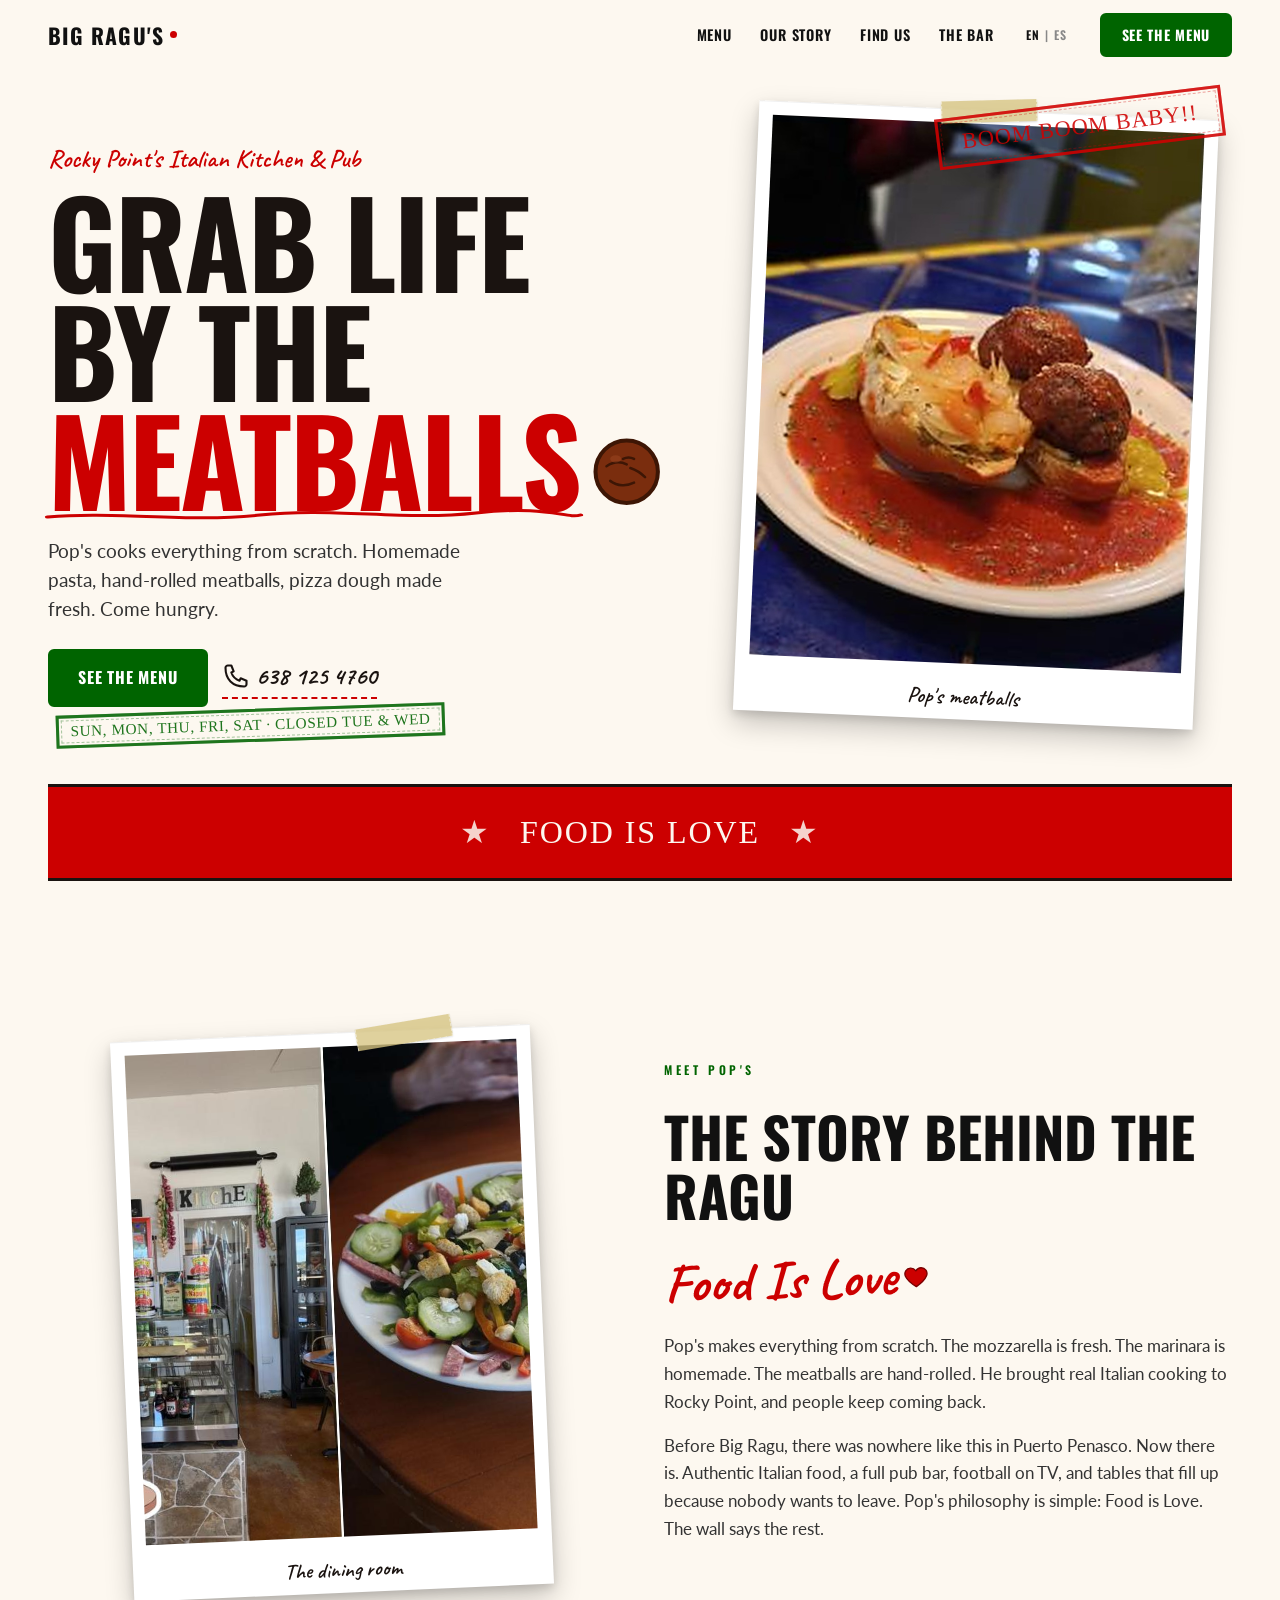
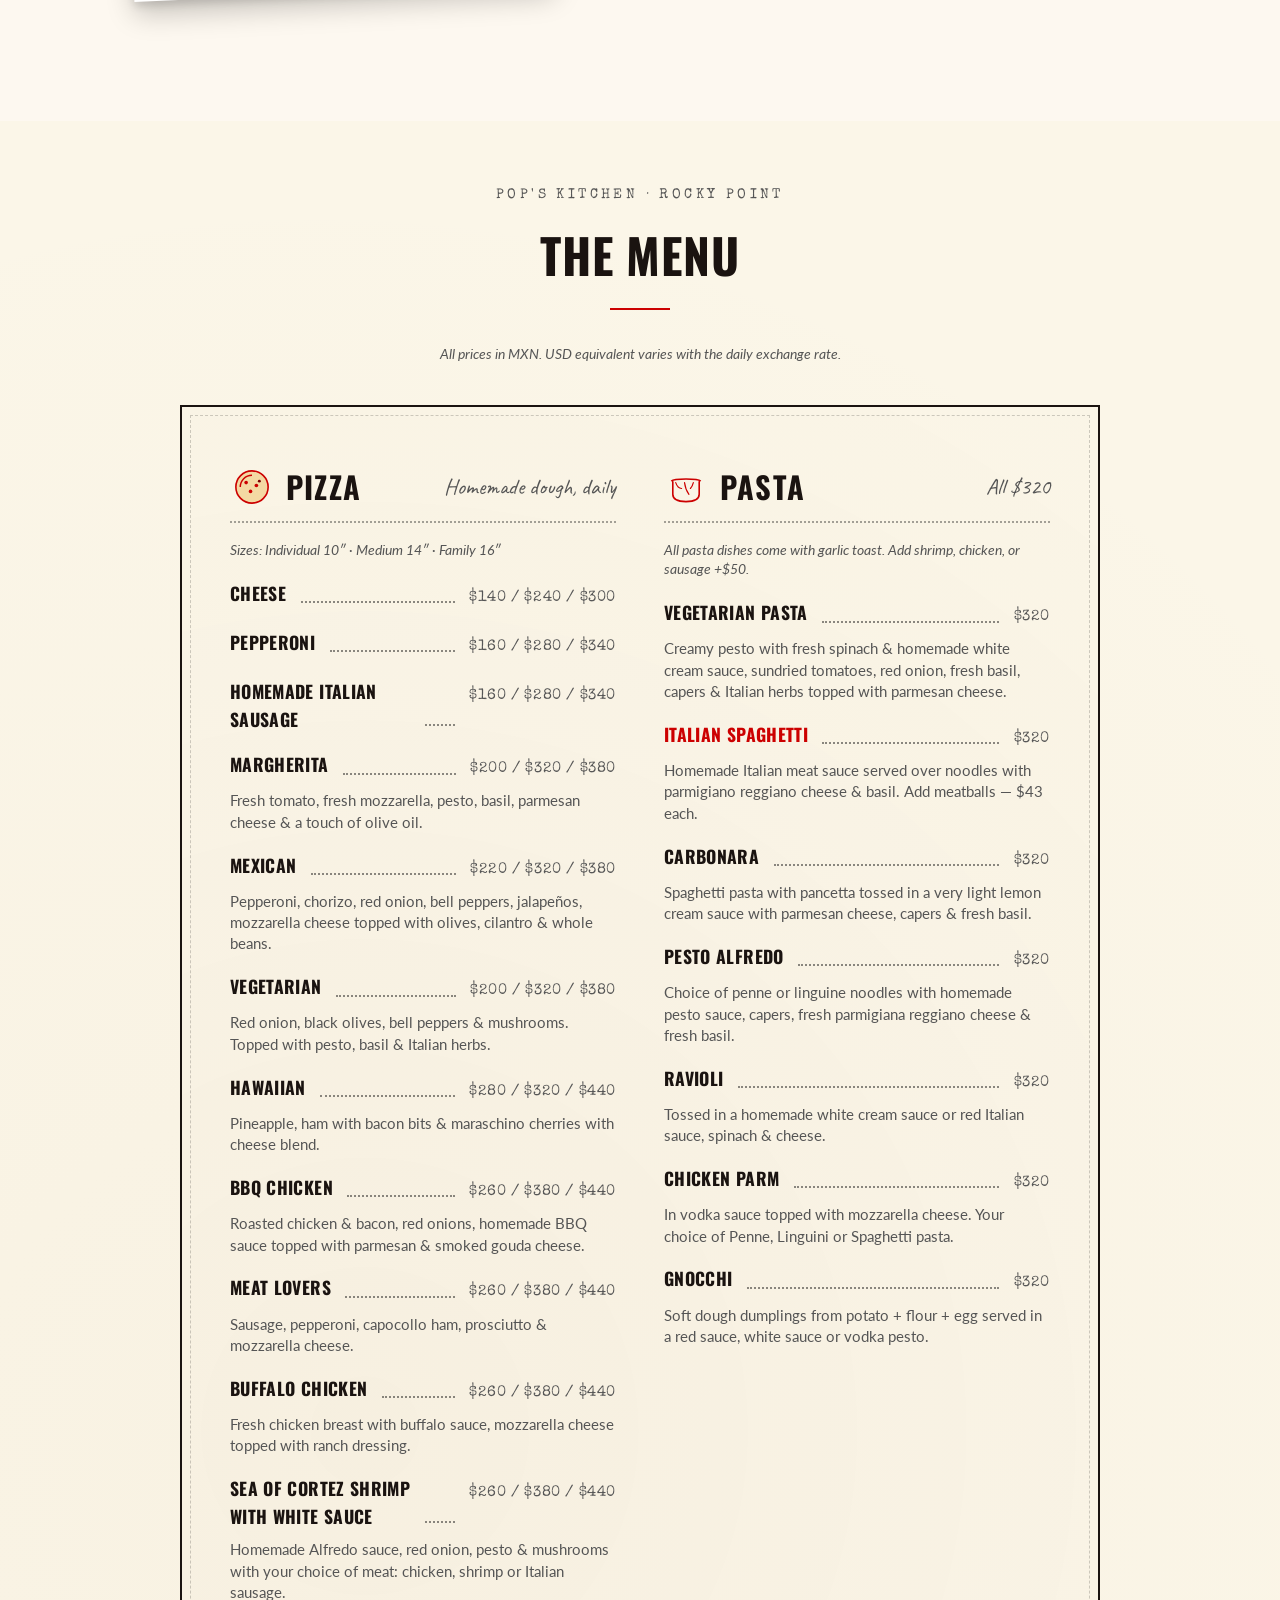
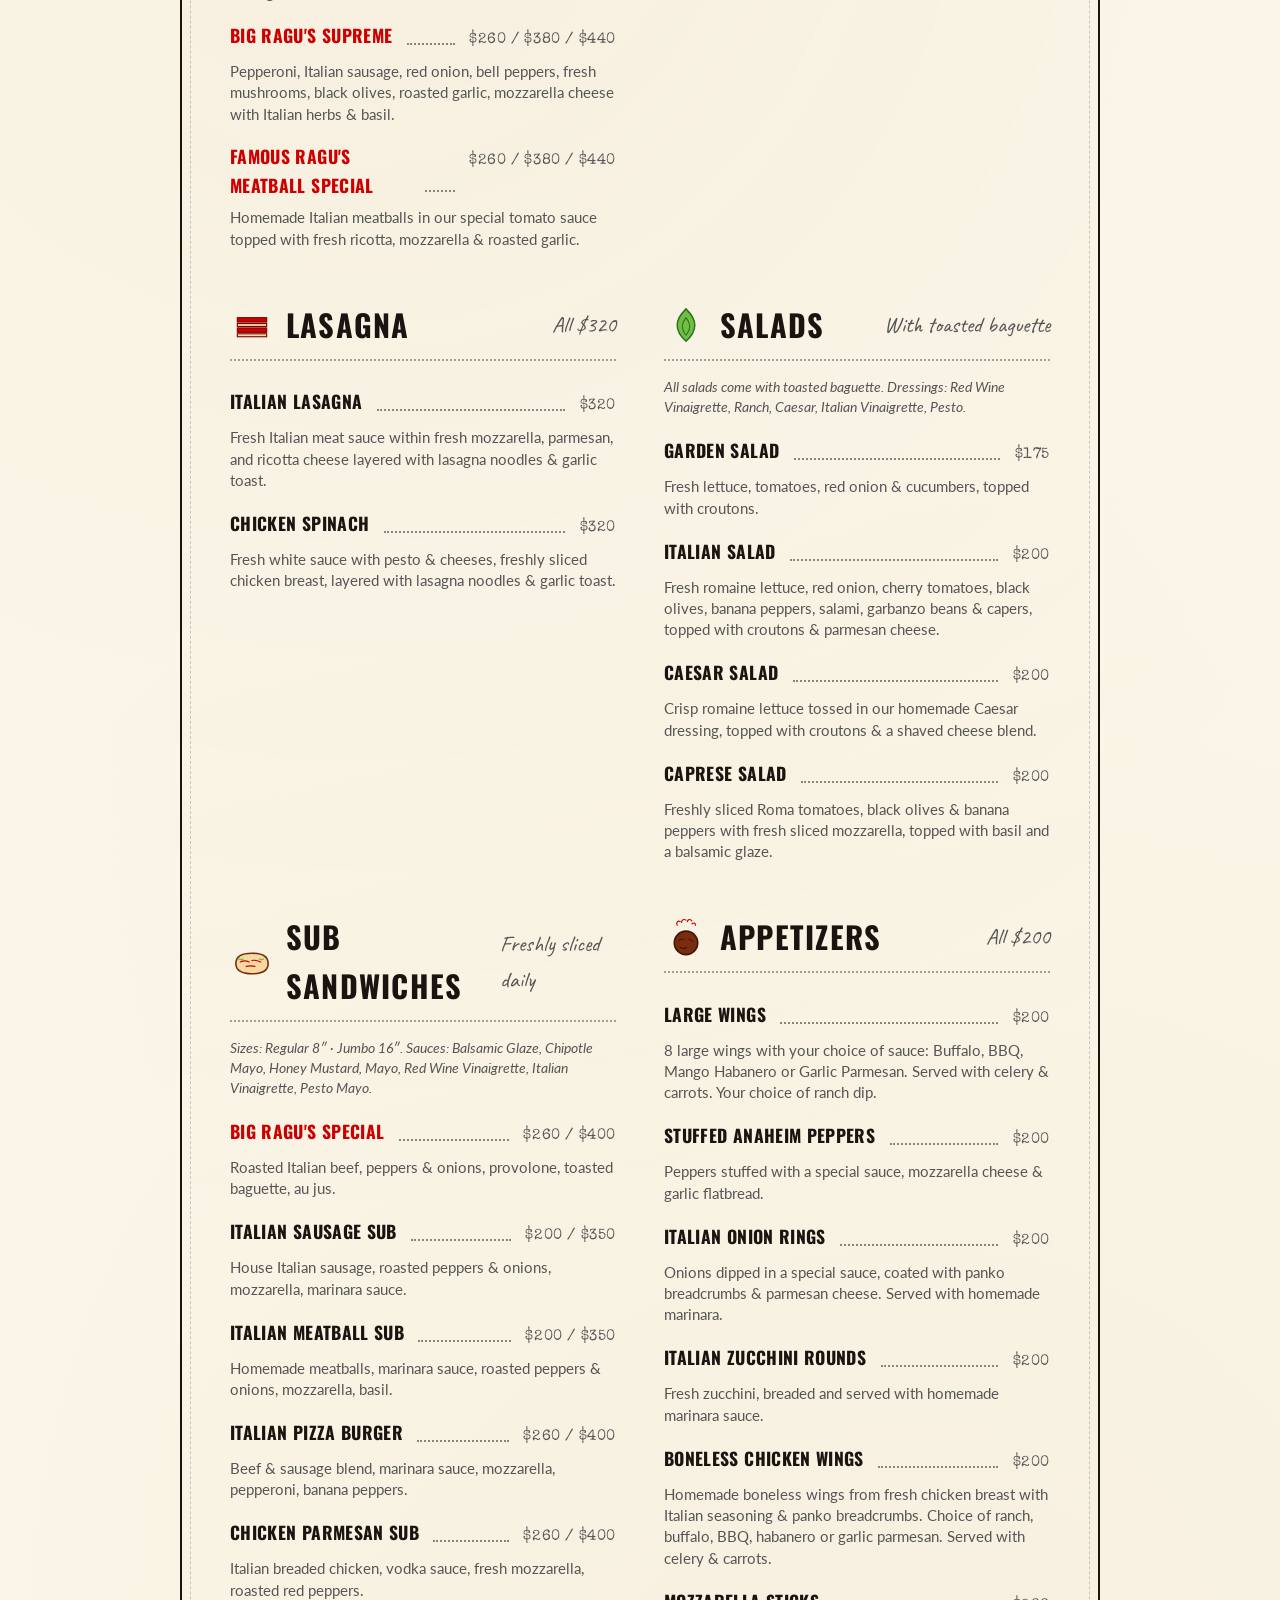
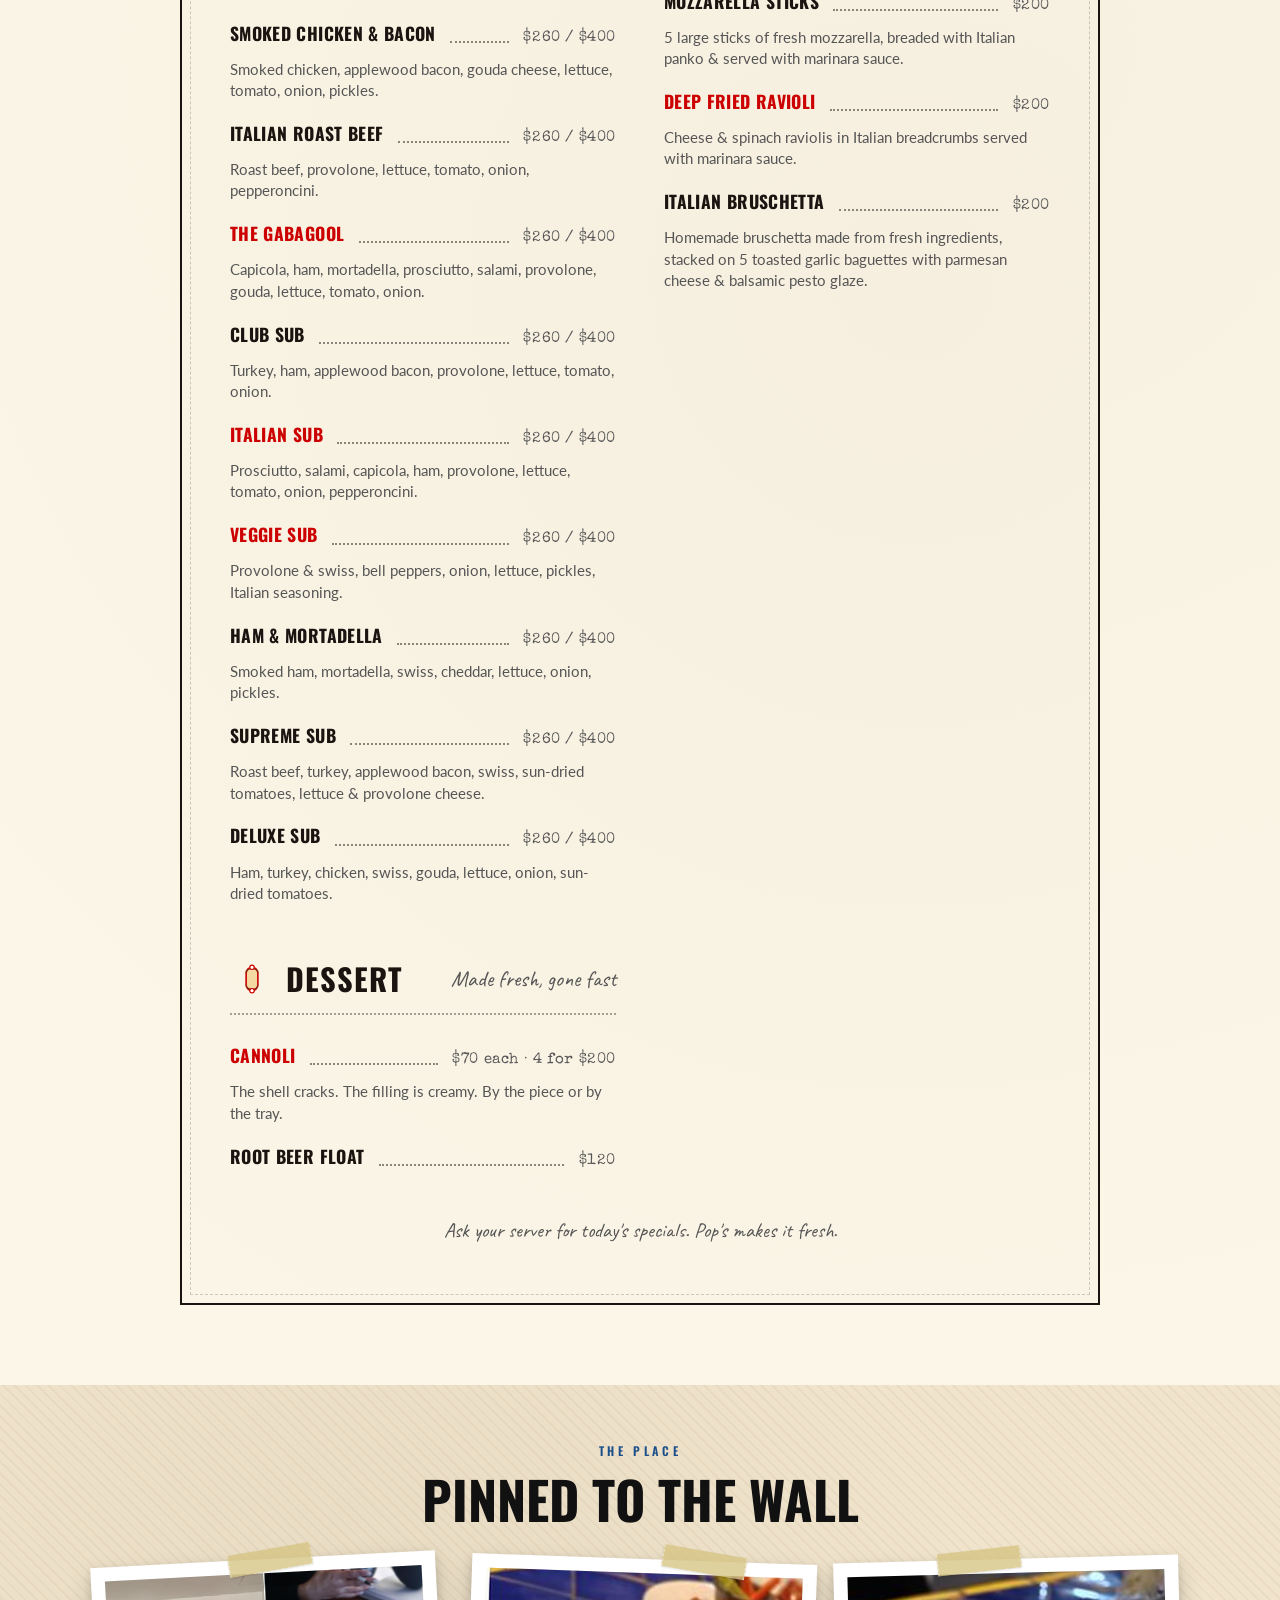
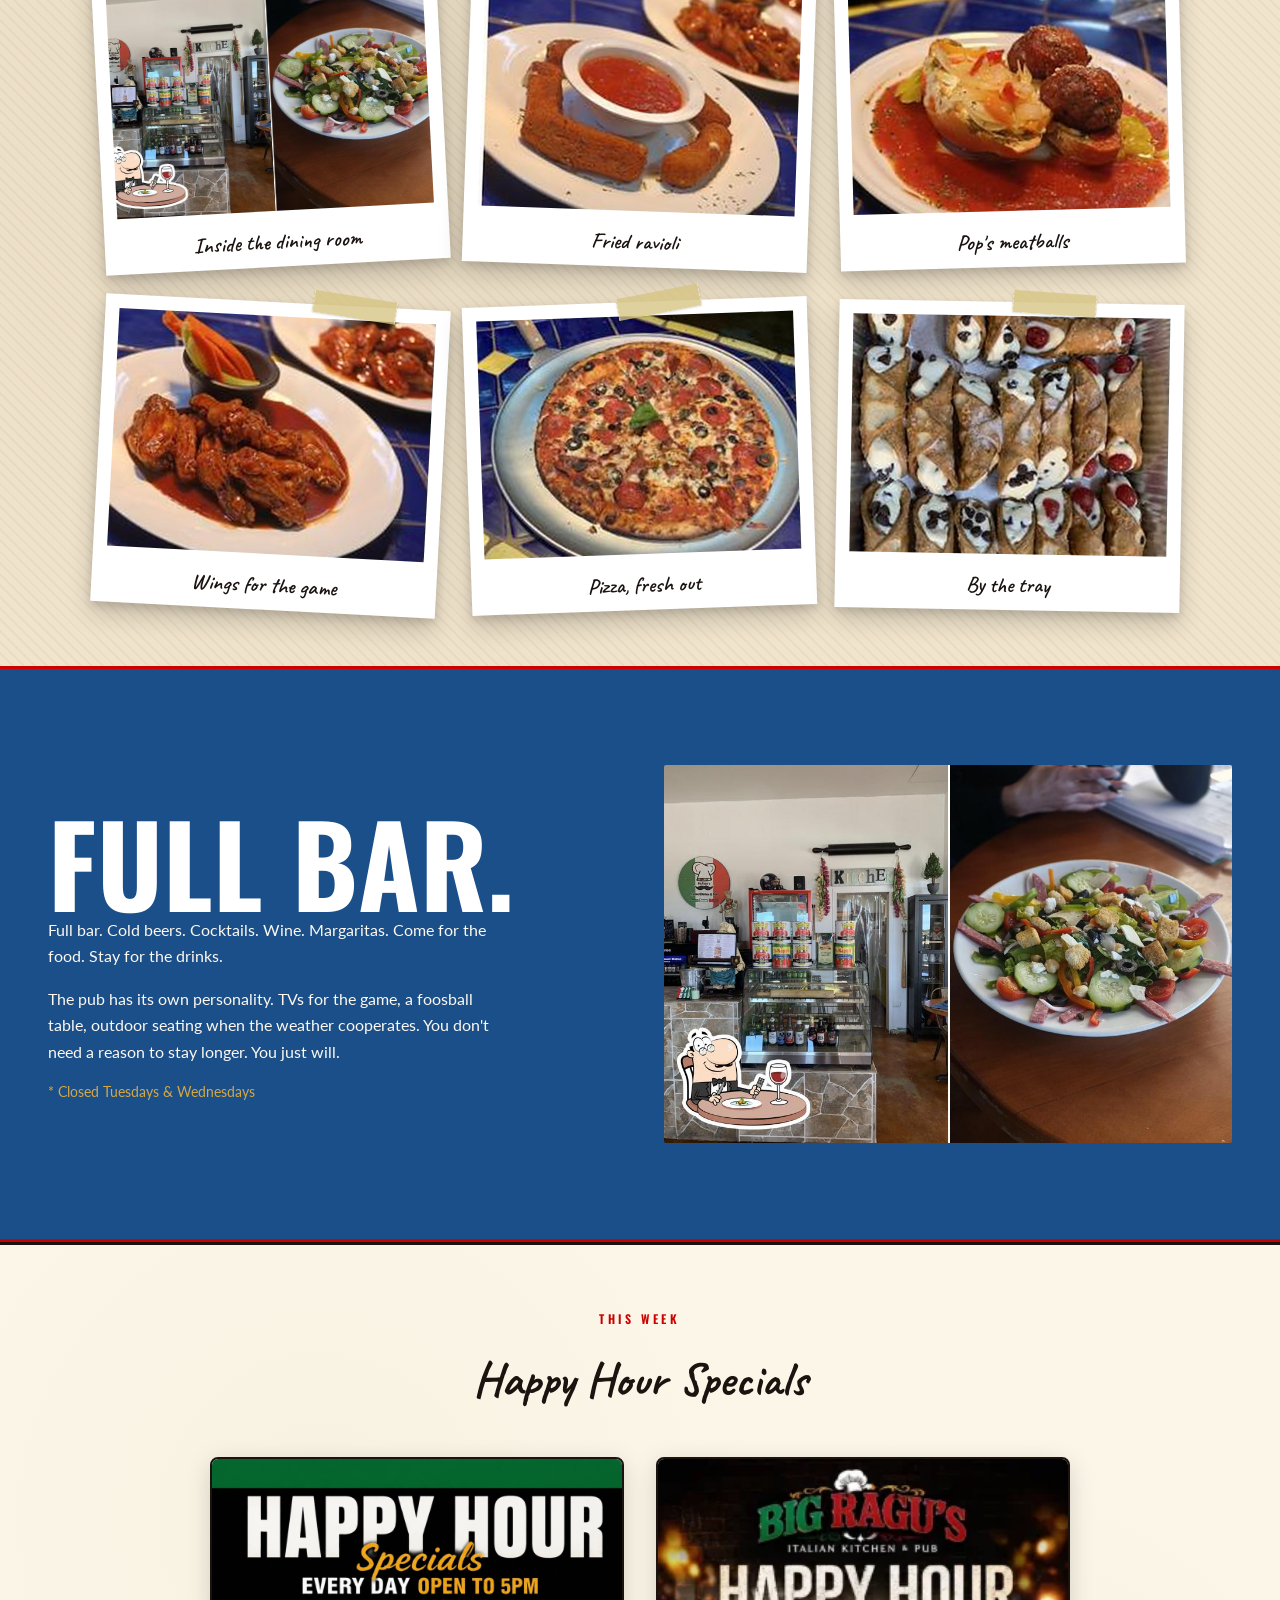
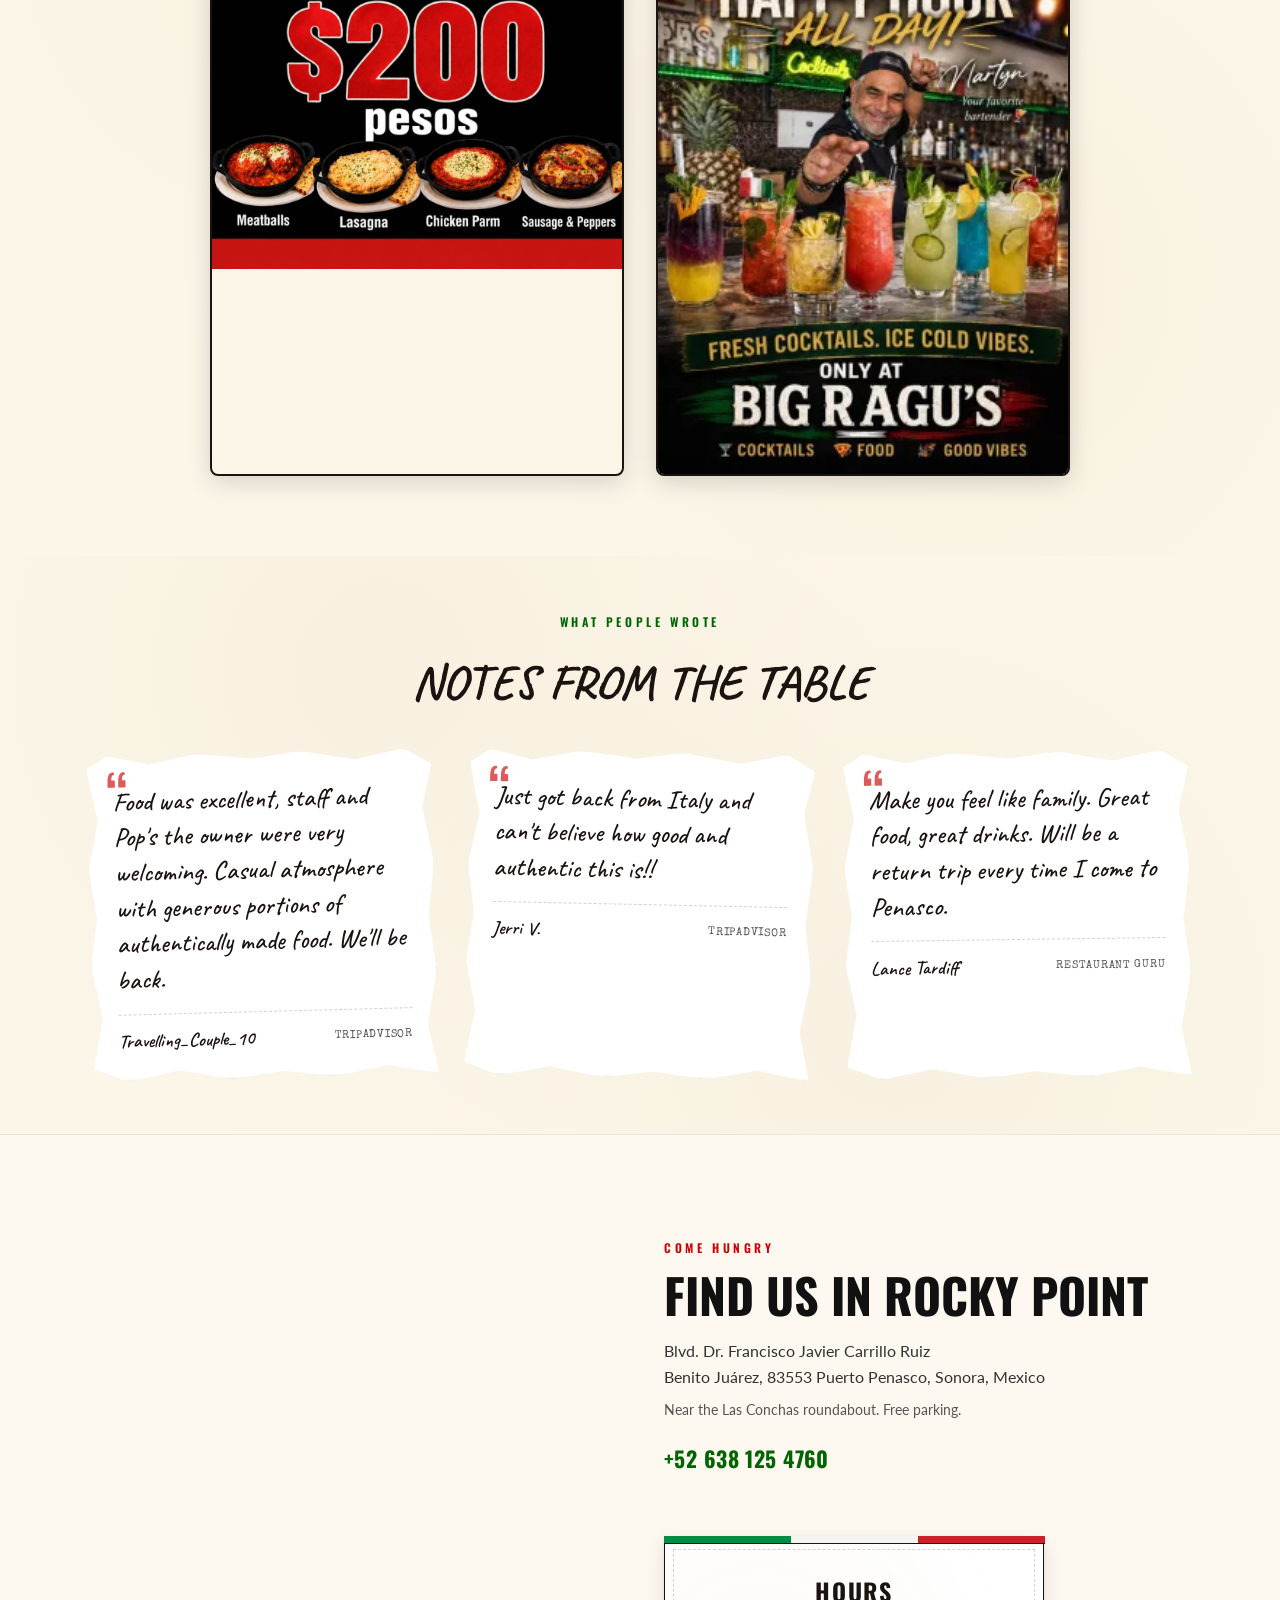
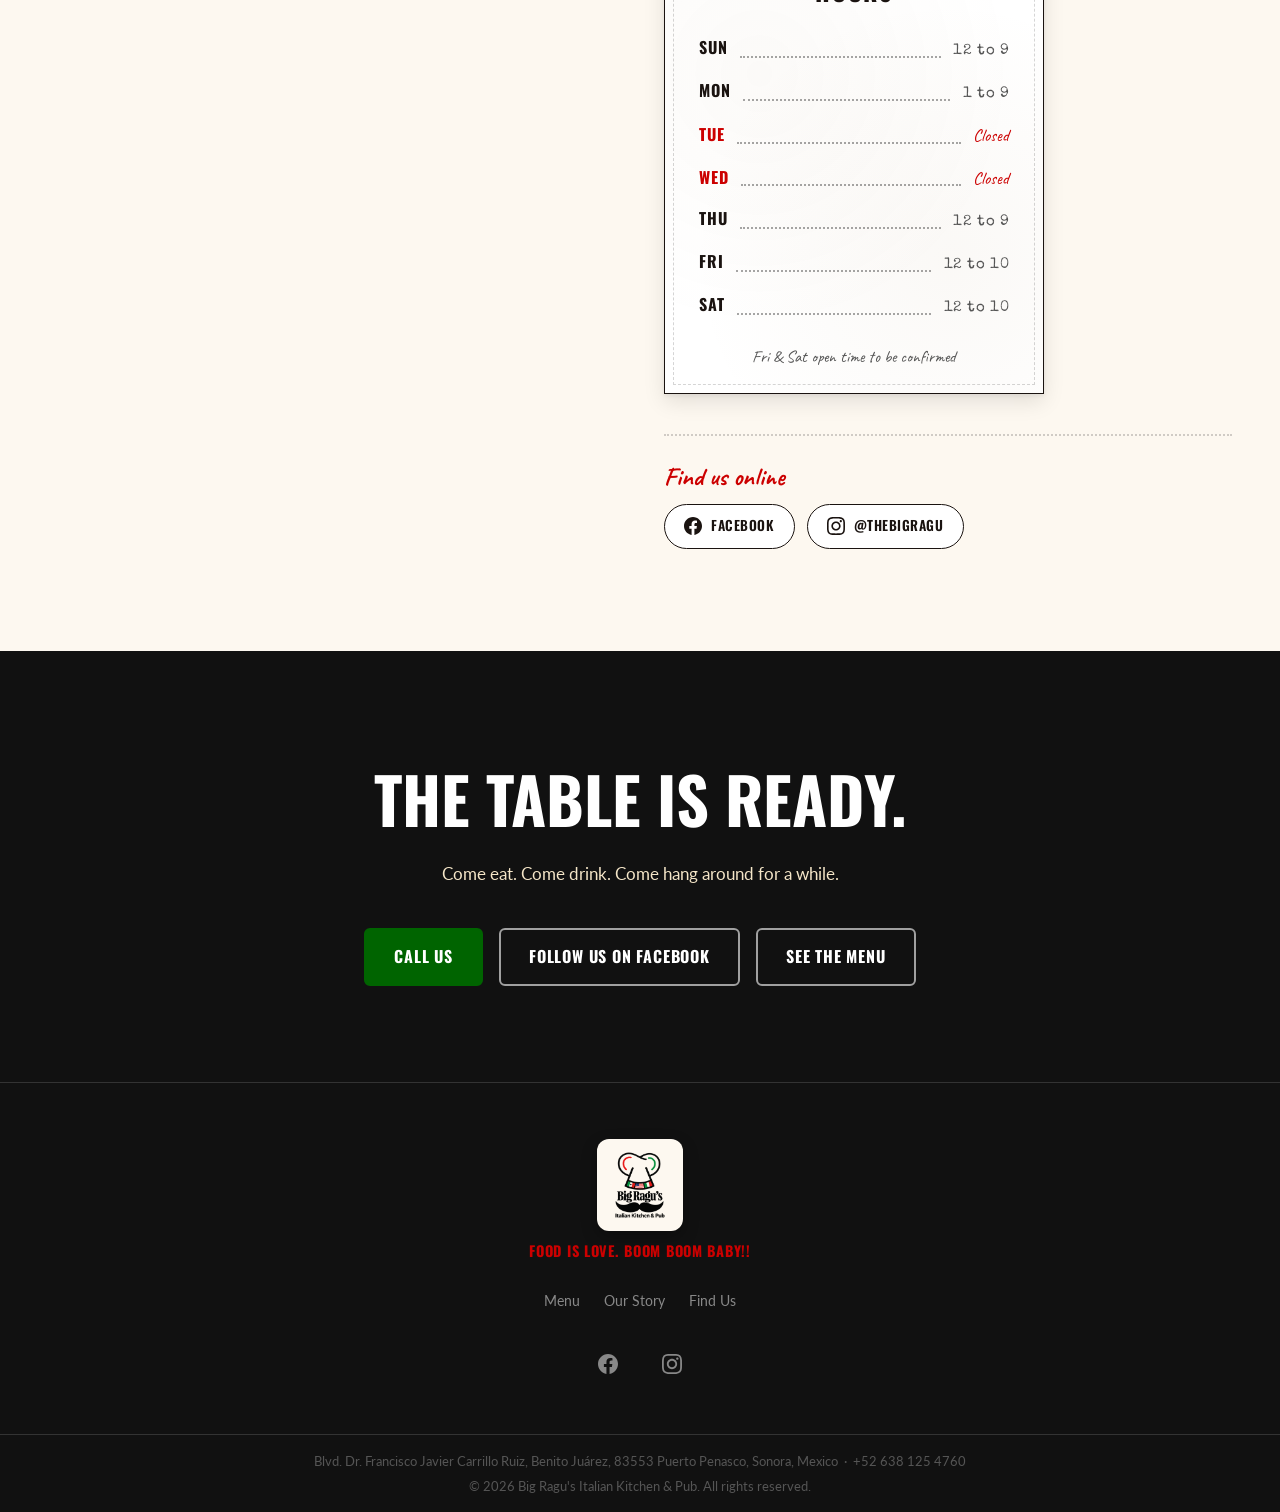
==== commit 519726ab: "Add Happy Hour Specials section with food and cocktail promos" ====
--- a/index.html
+++ b/index.html
@@ -12,23 +12,23 @@
 <meta name="author" content="Big Ragu's Italian Kitchen &amp; Pub">
 <meta name="geo.region" content="MX-SON">
 <meta name="geo.placename" content="Puerto Penasco, Sonora, Mexico">
-<link rel="canonical" href="https://neonframewebdev.github.io/big-ragu/">
+<link rel="canonical" href="https://thebigragus.com/">
 
 <meta property="og:type" content="restaurant.restaurant">
 <meta property="og:locale" content="en_US">
 <meta property="og:locale:alternate" content="es_MX">
 <meta property="og:title" content="Big Ragu's Italian Kitchen &amp; Pub | Rocky Point">
 <meta property="og:description" content="Real homemade Italian food in the heart of Rocky Point. Meatballs, pizza, pasta, full bar.">
-<meta property="og:image" content="https://neonframewebdev.github.io/big-ragu/assets/og-card.jpg">
+<meta property="og:image" content="https://thebigragus.com/assets/og-card.jpg?v=2">
 <meta property="og:image:width" content="1200">
 <meta property="og:image:height" content="630">
-<meta property="og:image:alt" content="Big Ragu's Italian Kitchen & Pub logo, Rocky Point Mexico">
-<meta property="og:url" content="https://neonframewebdev.github.io/big-ragu/">
+<meta property="og:image:alt" content="Big Ragu's pepperoni pizza with the Italian Kitchen & Pub logo, Rocky Point Mexico">
+<meta property="og:url" content="https://thebigragus.com/">
 <meta property="og:site_name" content="Big Ragu's Italian Kitchen &amp; Pub">
 <meta name="twitter:card" content="summary_large_image">
 <meta name="twitter:title" content="Big Ragu's Italian Kitchen &amp; Pub | Rocky Point">
 <meta name="twitter:description" content="Real homemade Italian food in Puerto Penasco. Meatballs, pizza, pasta, full bar.">
-<meta name="twitter:image" content="https://neonframewebdev.github.io/big-ragu/assets/og-card.jpg">
+<meta name="twitter:image" content="https://thebigragus.com/assets/og-card.jpg?v=2">
 
 <link rel="icon" href="assets/favicon.png" type="image/png">
 
@@ -45,15 +45,15 @@
 {
   "@context": "https://schema.org",
   "@type": "Restaurant",
-  "@id": "https://neonframewebdev.github.io/big-ragu/#restaurant",
+  "@id": "https://thebigragus.com/#restaurant",
   "name": "Big Ragu's Italian Kitchen & Pub",
   "description": "Real homemade Italian food in Puerto Penasco, Rocky Point. Hand-rolled meatballs, homemade pasta, pizza, cannoli, and a full bar.",
-  "url": "https://neonframewebdev.github.io/big-ragu/",
+  "url": "https://thebigragus.com/",
   "telephone": "+526381254760",
   "servesCuisine": ["Italian", "Pizza"],
   "priceRange": "$$",
-  "image": "https://neonframewebdev.github.io/big-ragu/assets/og-card.jpg",
-  "logo": "https://neonframewebdev.github.io/big-ragu/assets/logo.png",
+  "image": "https://thebigragus.com/assets/og-card.jpg",
+  "logo": "https://thebigragus.com/assets/logo.png",
   "address": {
     "@type": "PostalAddress",
     "streetAddress": "Blvd. Dr. Francisco Javier Carrillo Ruiz, Benito Juarez",
@@ -67,7 +67,7 @@
     "latitude": 31.30668,
     "longitude": -113.517838
   },
-  "hasMenu": "https://neonframewebdev.github.io/big-ragu/#menu",
+  "hasMenu": "https://thebigragus.com/#menu",
   "acceptsReservations": "True",
   "openingHoursSpecification": [
     {"@type": "OpeningHoursSpecification", "dayOfWeek": "Sunday", "opens": "12:00", "closes": "21:00"},
@@ -87,7 +87,7 @@
 {
   "@context": "https://schema.org",
   "@type": "Menu",
-  "@id": "https://neonframewebdev.github.io/big-ragu/#menu",
+  "@id": "https://thebigragus.com/#menu",
   "name": "Big Ragu's Menu",
   "inLanguage": "en",
   "hasMenuSection": [
@@ -222,7 +222,7 @@
      LOADER
      ======================== -->
 <div class="loader" id="loader" aria-hidden="true">
-  <img src="assets/logo.webp" alt="" class="loader__logo" width="220" height="240" decoding="async">
+  <img src="assets/logo.webp" alt="" class="loader__logo" width="355" height="452" decoding="async">
 </div>
 
 <!-- ========================
@@ -600,6 +600,26 @@
     </div>
     <div class="bar-section__photo">
       <img src="assets/interior_1.jpg" alt="Big Ragu's bar and interior" width="968" height="645" loading="lazy" decoding="async">
+    </div>
+  </div>
+</section>
+
+<!-- ========================
+     SPECIALS
+     ======================== -->
+<section class="specials paper-bg reveal" id="specials" aria-label="Specials">
+  <div class="wrap">
+    <div class="specials__hdr">
+      <span class="eyebrow eyebrow--red" data-en="This Week" data-es="Esta Semana">This Week</span>
+      <h2 class="specials__title" data-en="Happy Hour Specials" data-es="Especiales de Happy Hour">Happy Hour Specials</h2>
+    </div>
+    <div class="specials__grid">
+      <div class="specials__card">
+        <img src="assets/specials-food.webp" alt="Happy Hour food specials — $200 pesos" loading="lazy" />
+      </div>
+      <div class="specials__card">
+        <img src="assets/specials-cocktails.webp" alt="Happy Hour cocktails all day at Big Ragu's" loading="lazy" />
+      </div>
     </div>
   </div>
 </section>
--- a/style.css
+++ b/style.css
@@ -2328,3 +2328,41 @@
   .menu-line { gap: 0.3rem; column-gap: 0.5rem; }
 }
 
+/* ---- Specials ---- */
+.specials {
+  padding: 4rem 0 5rem;
+  border-top: 3px solid var(--ink);
+}
+.specials__hdr {
+  text-align: center;
+  margin-bottom: 2.5rem;
+}
+.specials__title {
+  font-family: var(--font-script);
+  font-weight: 700;
+  font-size: clamp(2rem, 5vw, 3rem);
+  color: var(--ink);
+  margin: 0.4rem 0 0;
+}
+.specials__grid {
+  display: grid;
+  grid-template-columns: repeat(2, 1fr);
+  gap: 2rem;
+  max-width: 860px;
+  margin: 0 auto;
+}
+.specials__card {
+  border-radius: 8px;
+  overflow: hidden;
+  box-shadow: 0 6px 24px rgba(0,0,0,0.15);
+  border: 2px solid var(--ink);
+}
+.specials__card img {
+  width: 100%;
+  height: auto;
+  display: block;
+}
+@media (max-width: 540px) {
+  .specials__grid { grid-template-columns: 1fr; max-width: 380px; }
+}
+
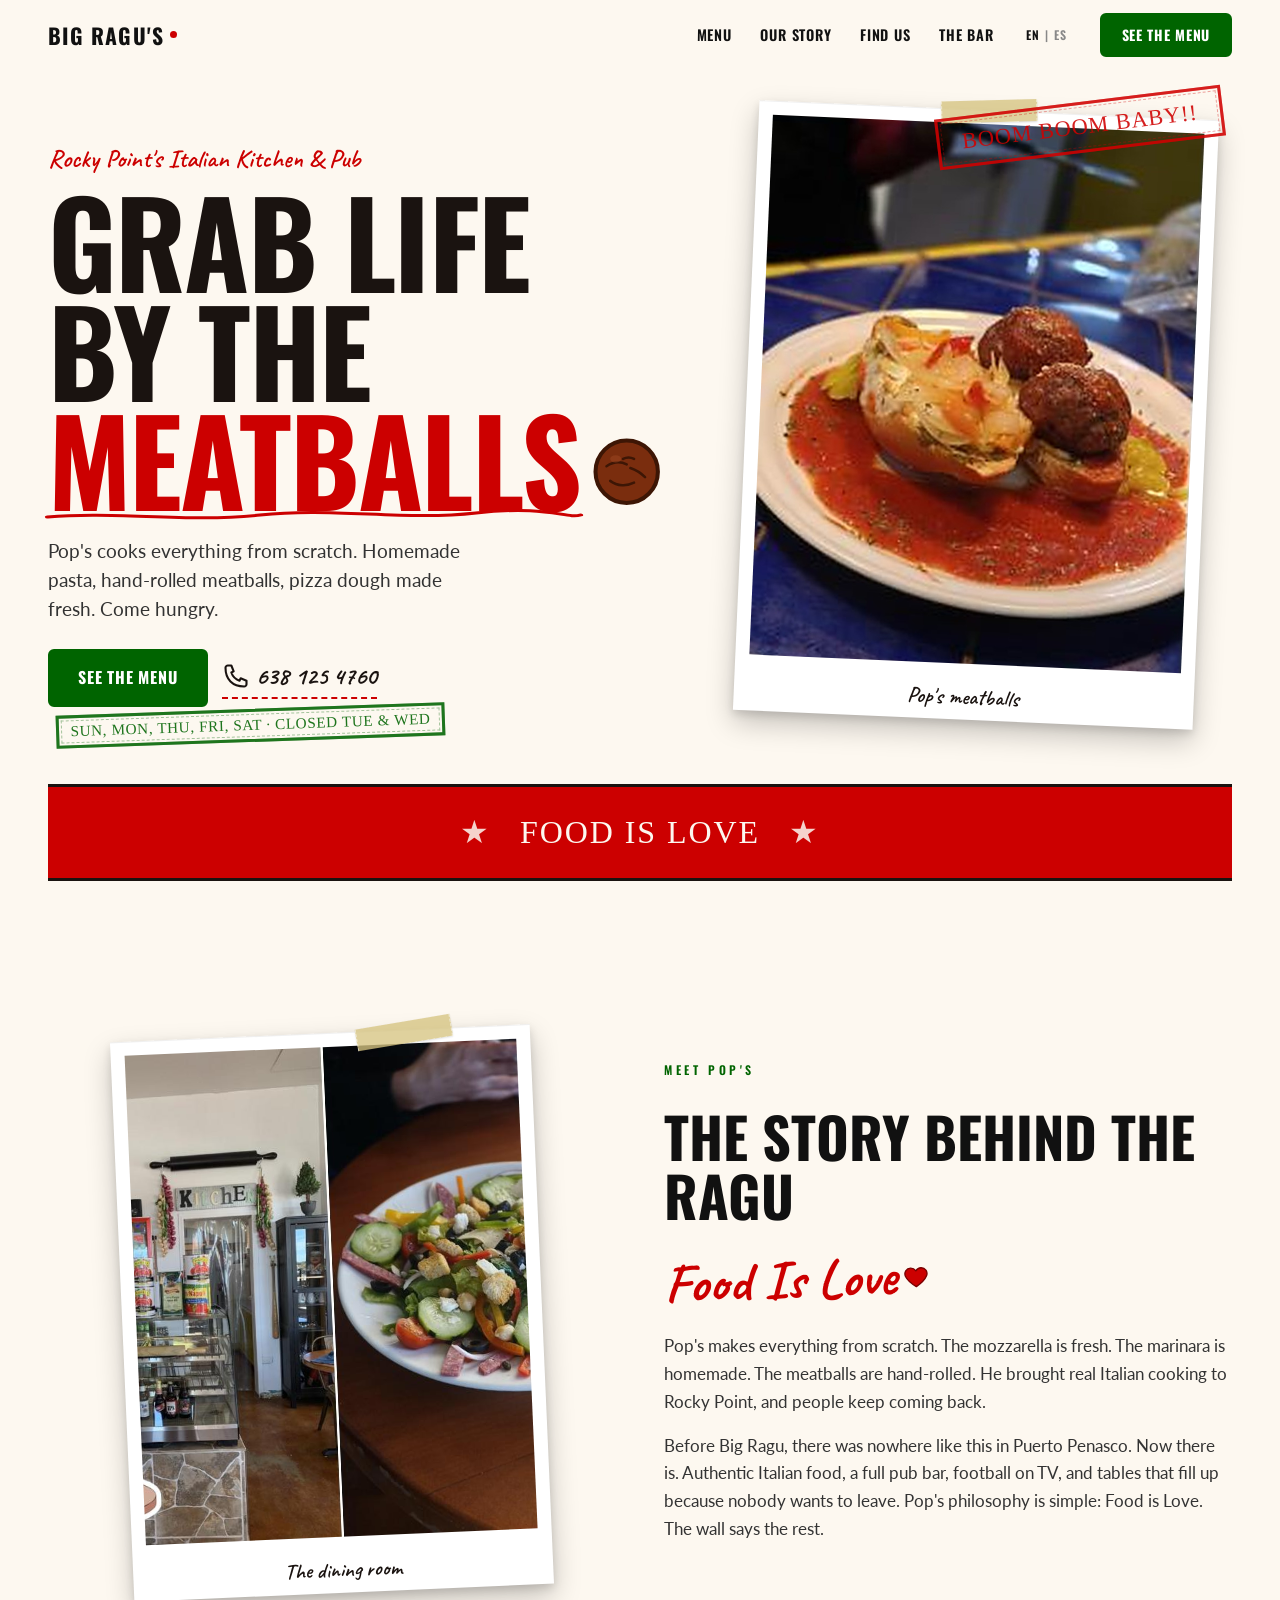
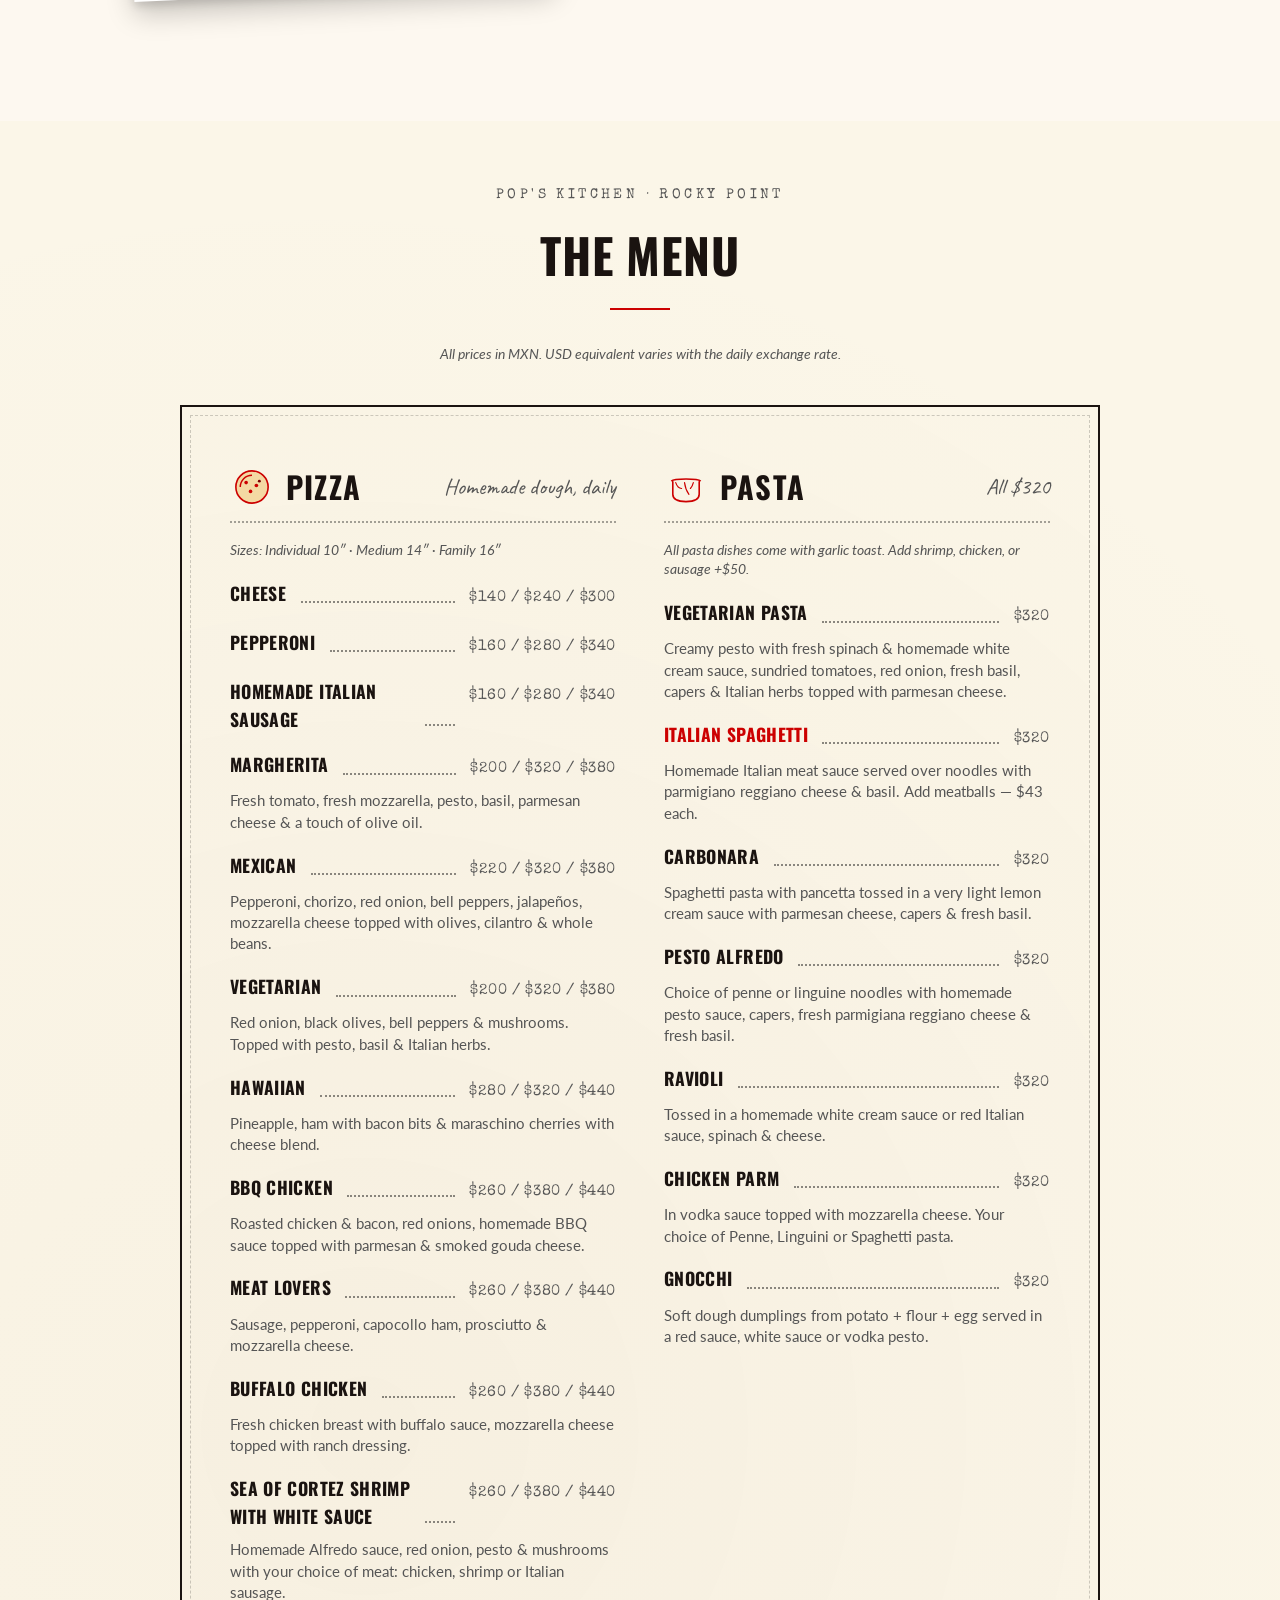
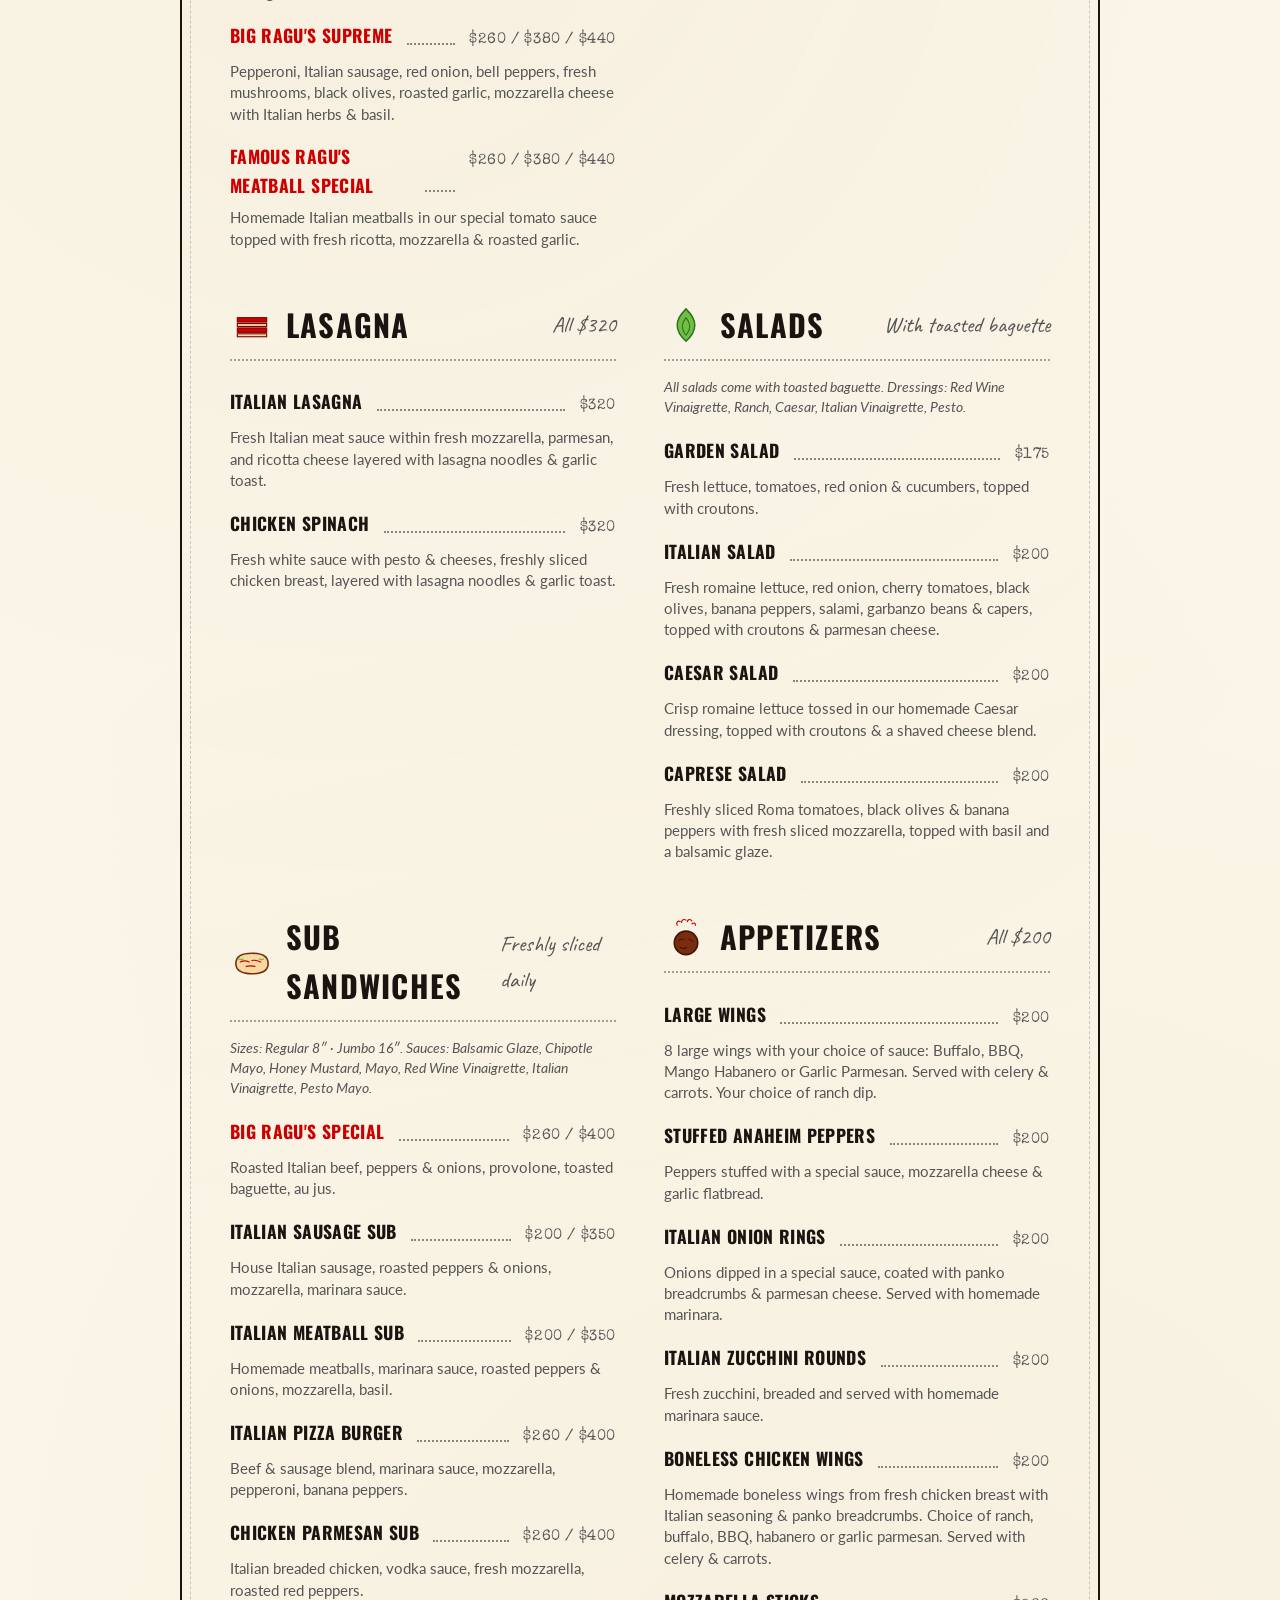
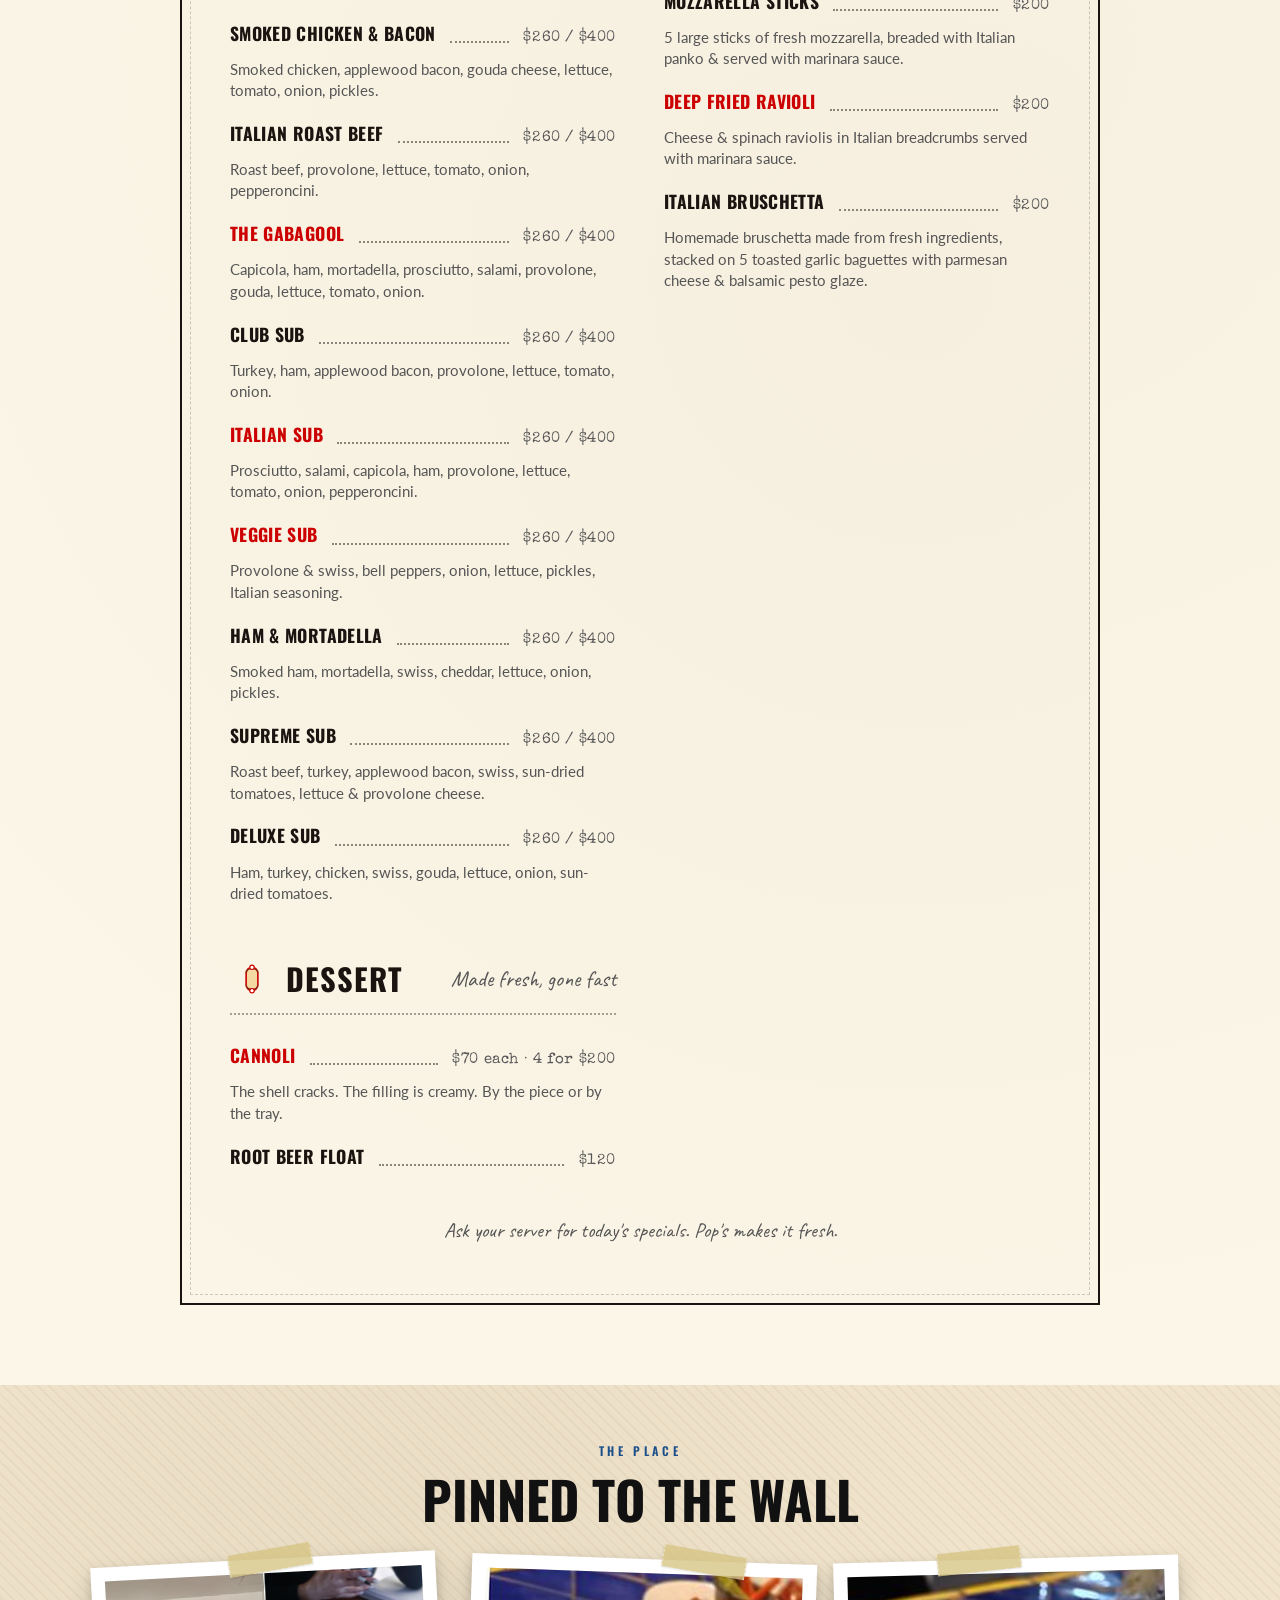
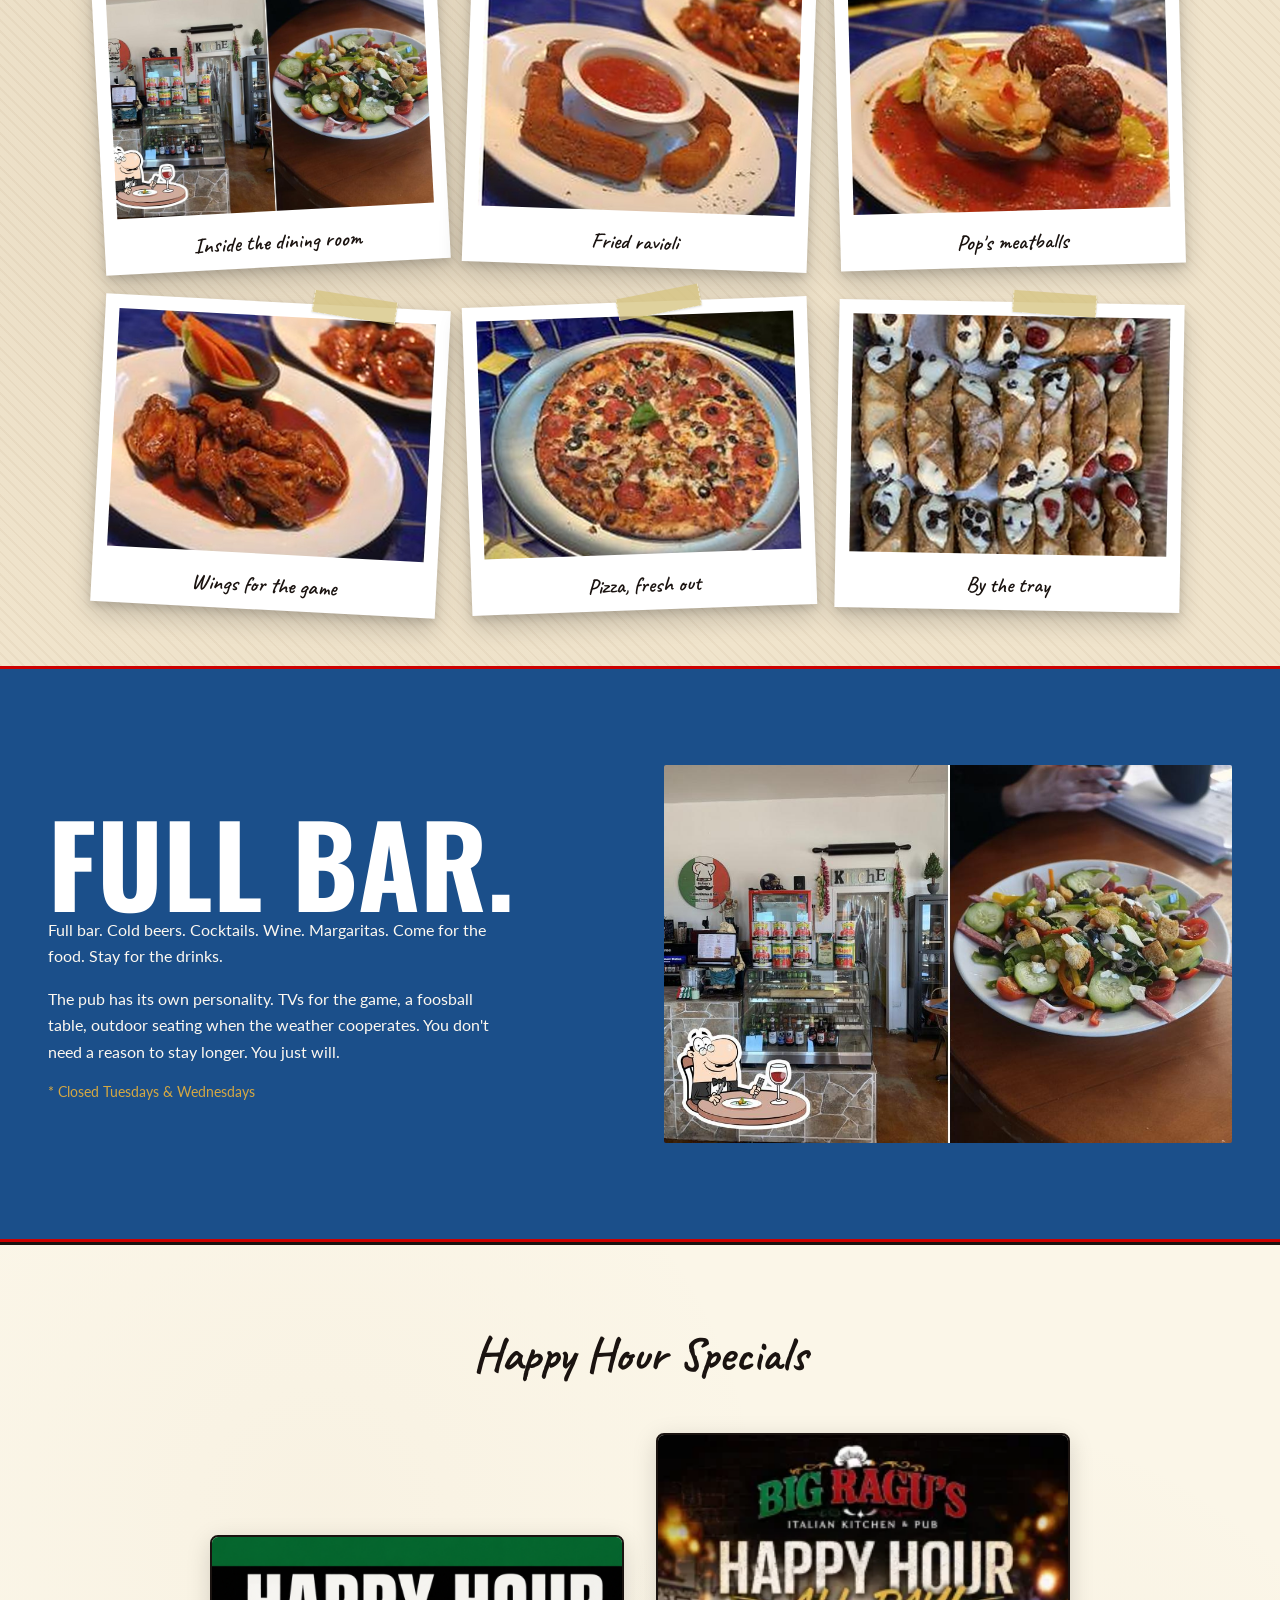
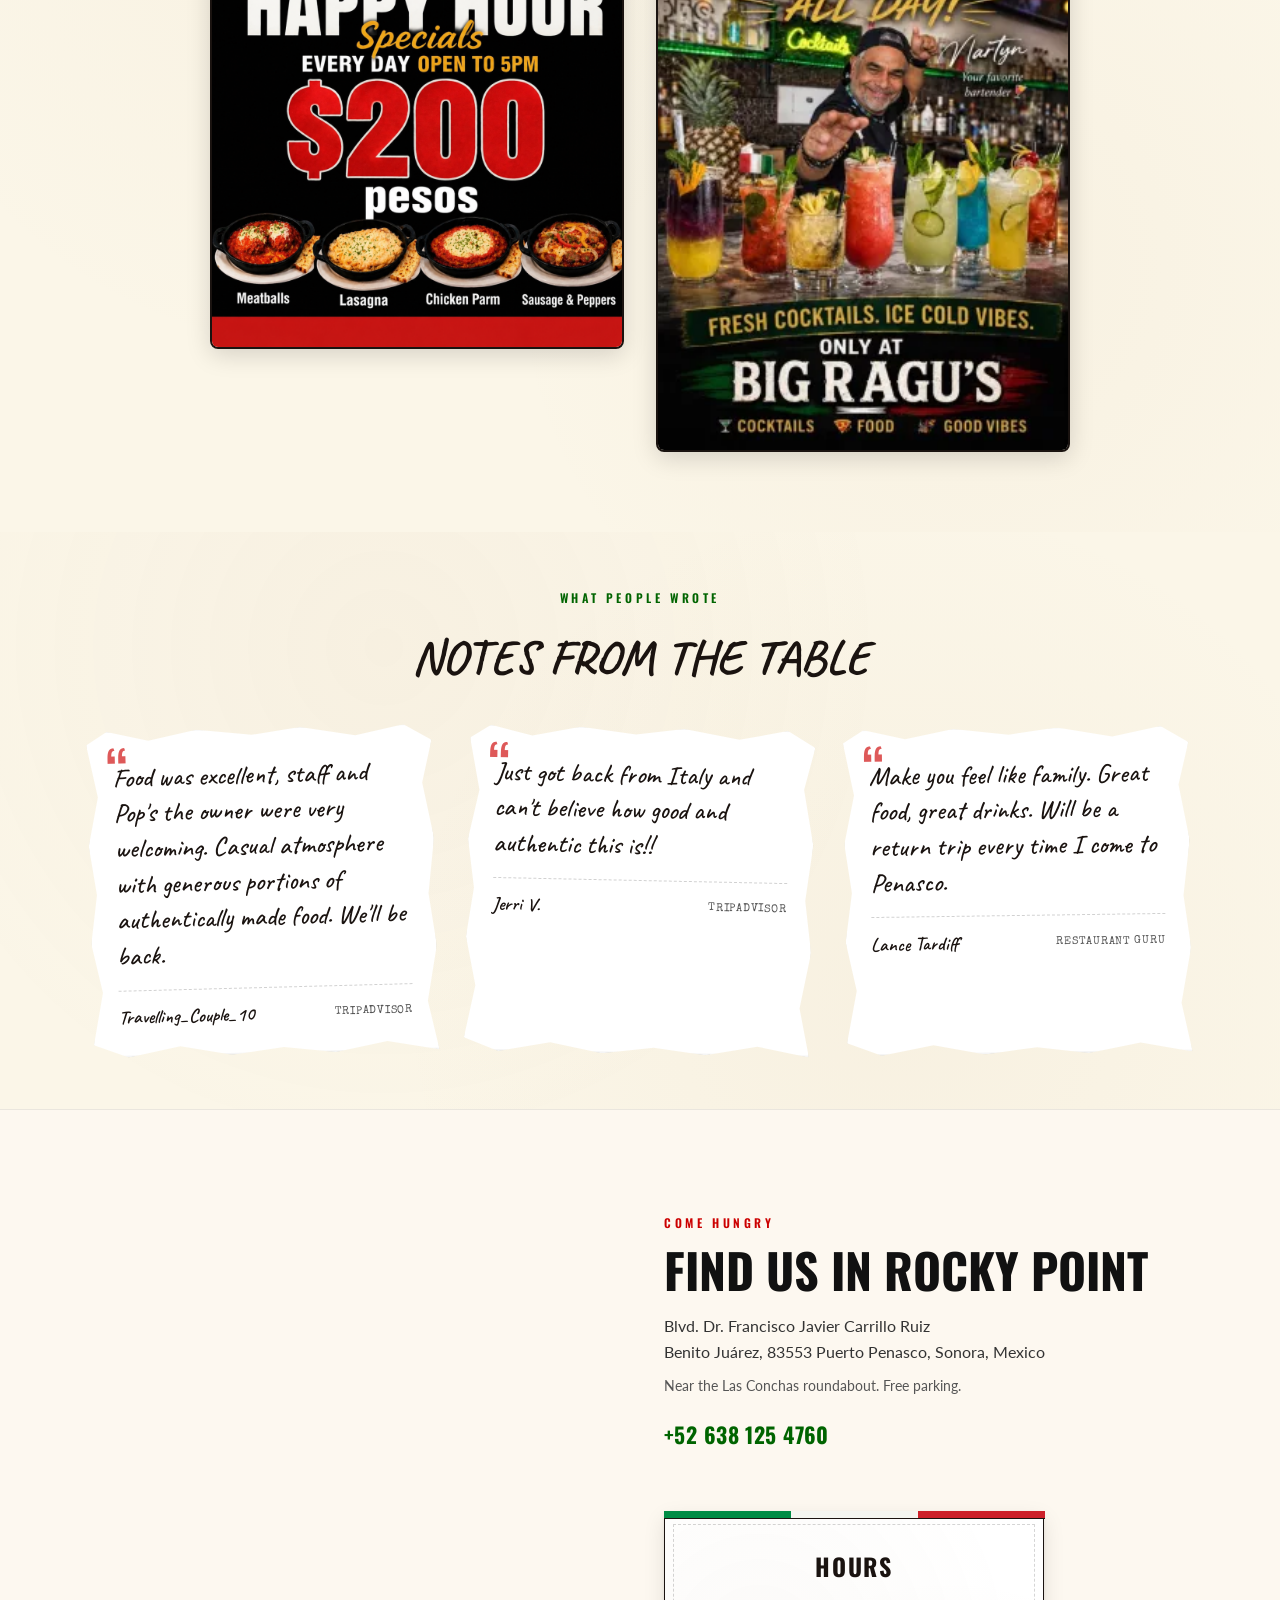
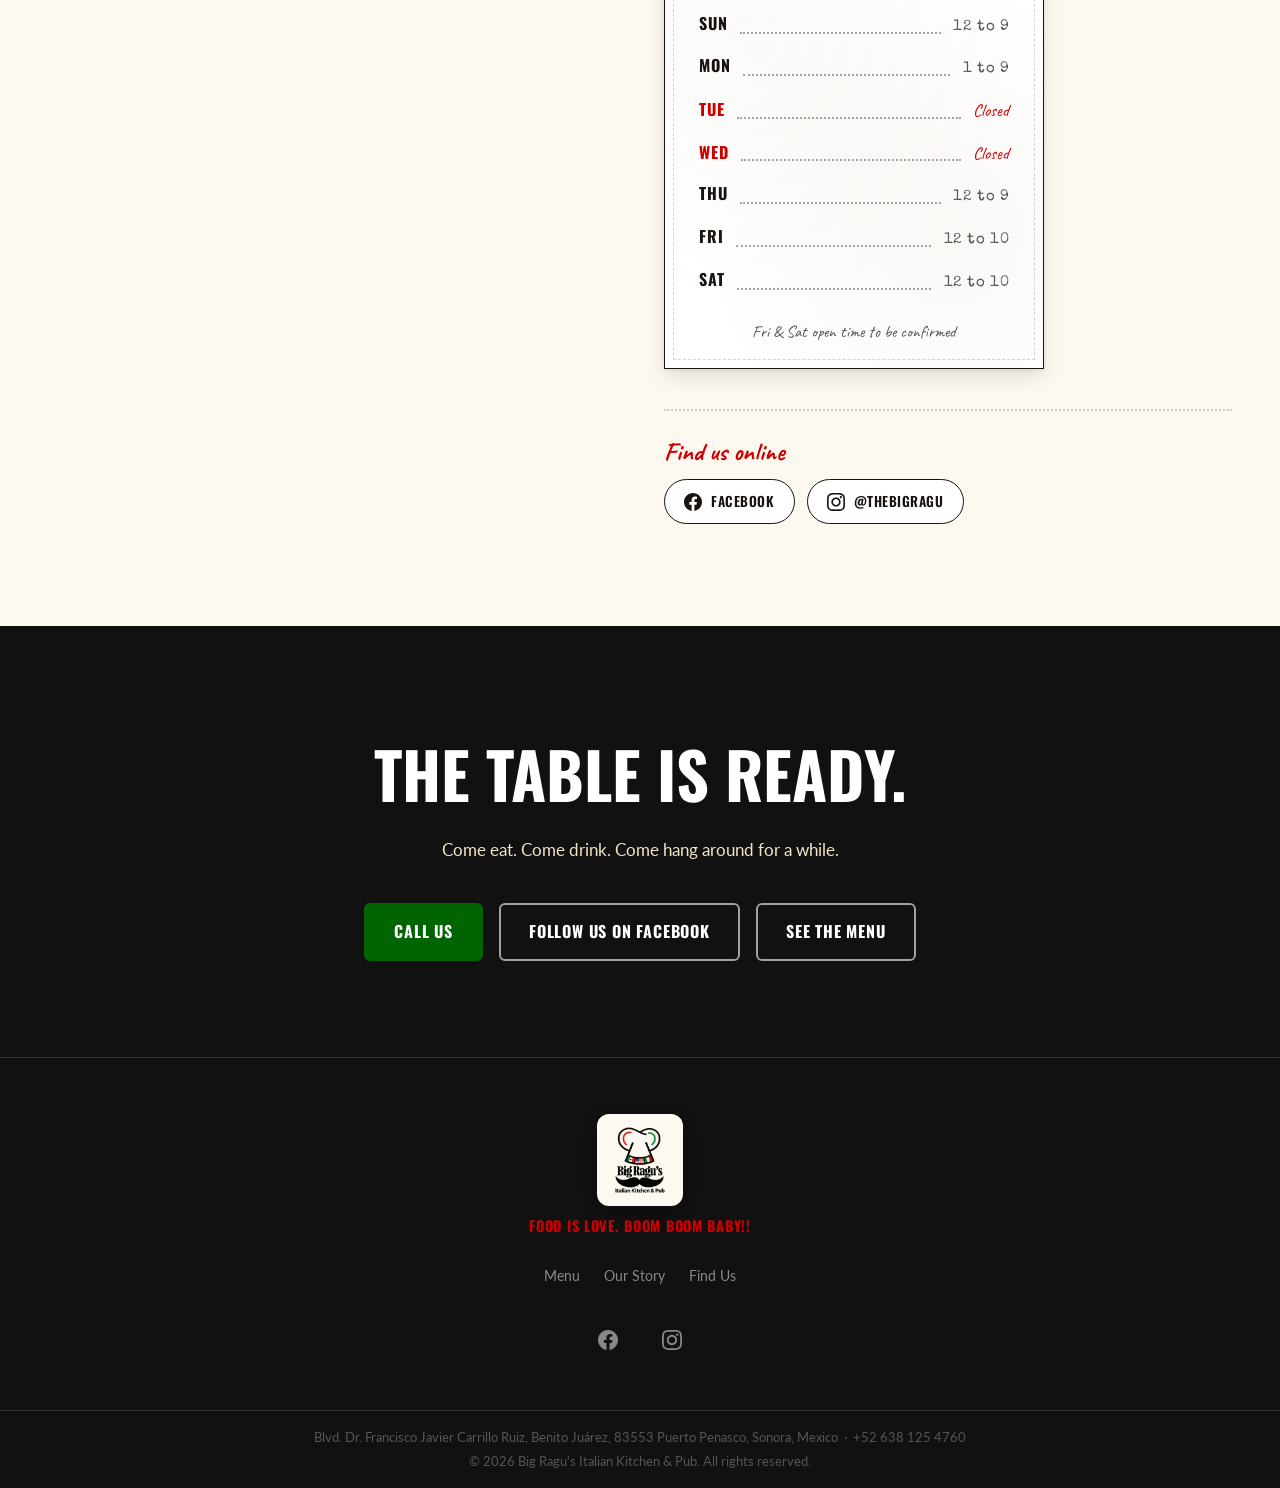
==== commit 8dc3a253: "Specials: remove eyebrow, center-align cards" ====
--- a/index.html
+++ b/index.html
@@ -610,7 +610,6 @@
 <section class="specials paper-bg reveal" id="specials" aria-label="Specials">
   <div class="wrap">
     <div class="specials__hdr">
-      <span class="eyebrow eyebrow--red" data-en="This Week" data-es="Esta Semana">This Week</span>
       <h2 class="specials__title" data-en="Happy Hour Specials" data-es="Especiales de Happy Hour">Happy Hour Specials</h2>
     </div>
     <div class="specials__grid">
--- a/style.css
+++ b/style.css
@@ -2350,6 +2350,7 @@
   gap: 2rem;
   max-width: 860px;
   margin: 0 auto;
+  align-items: center;
 }
 .specials__card {
   border-radius: 8px;
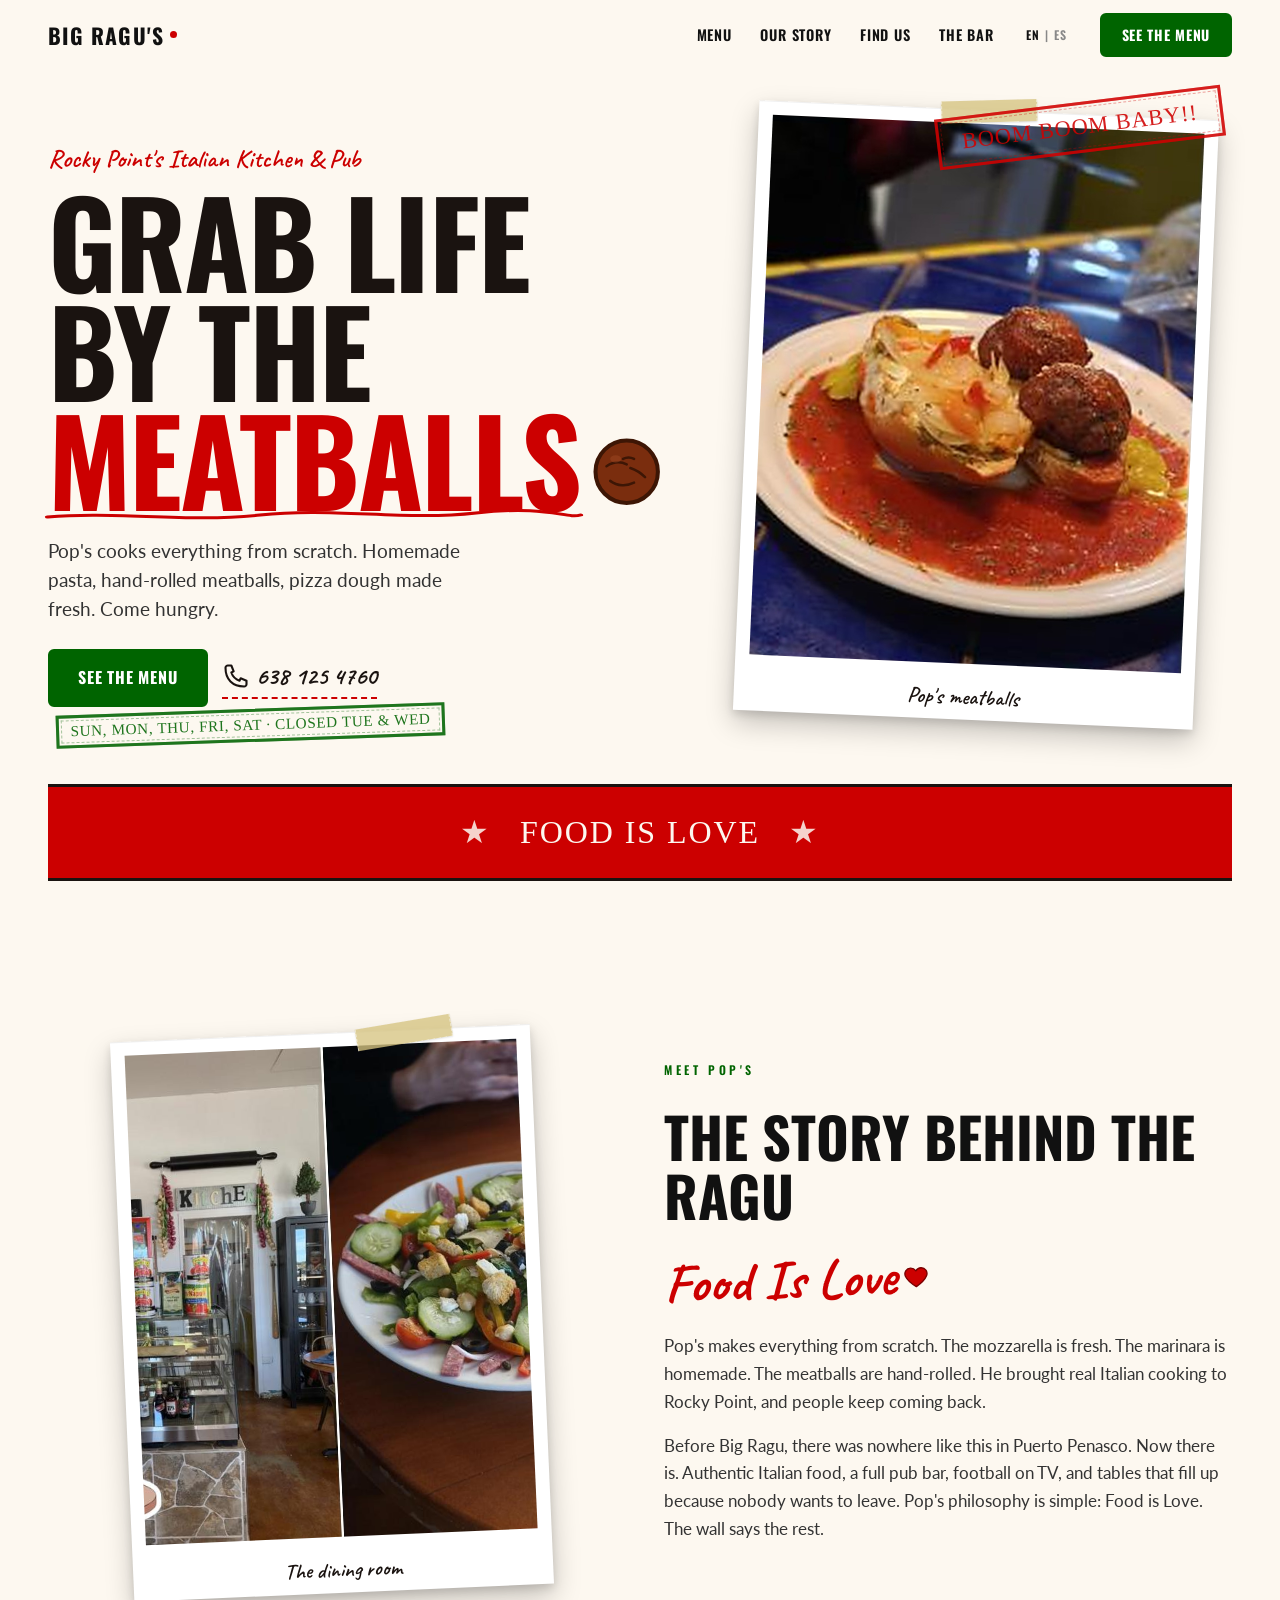
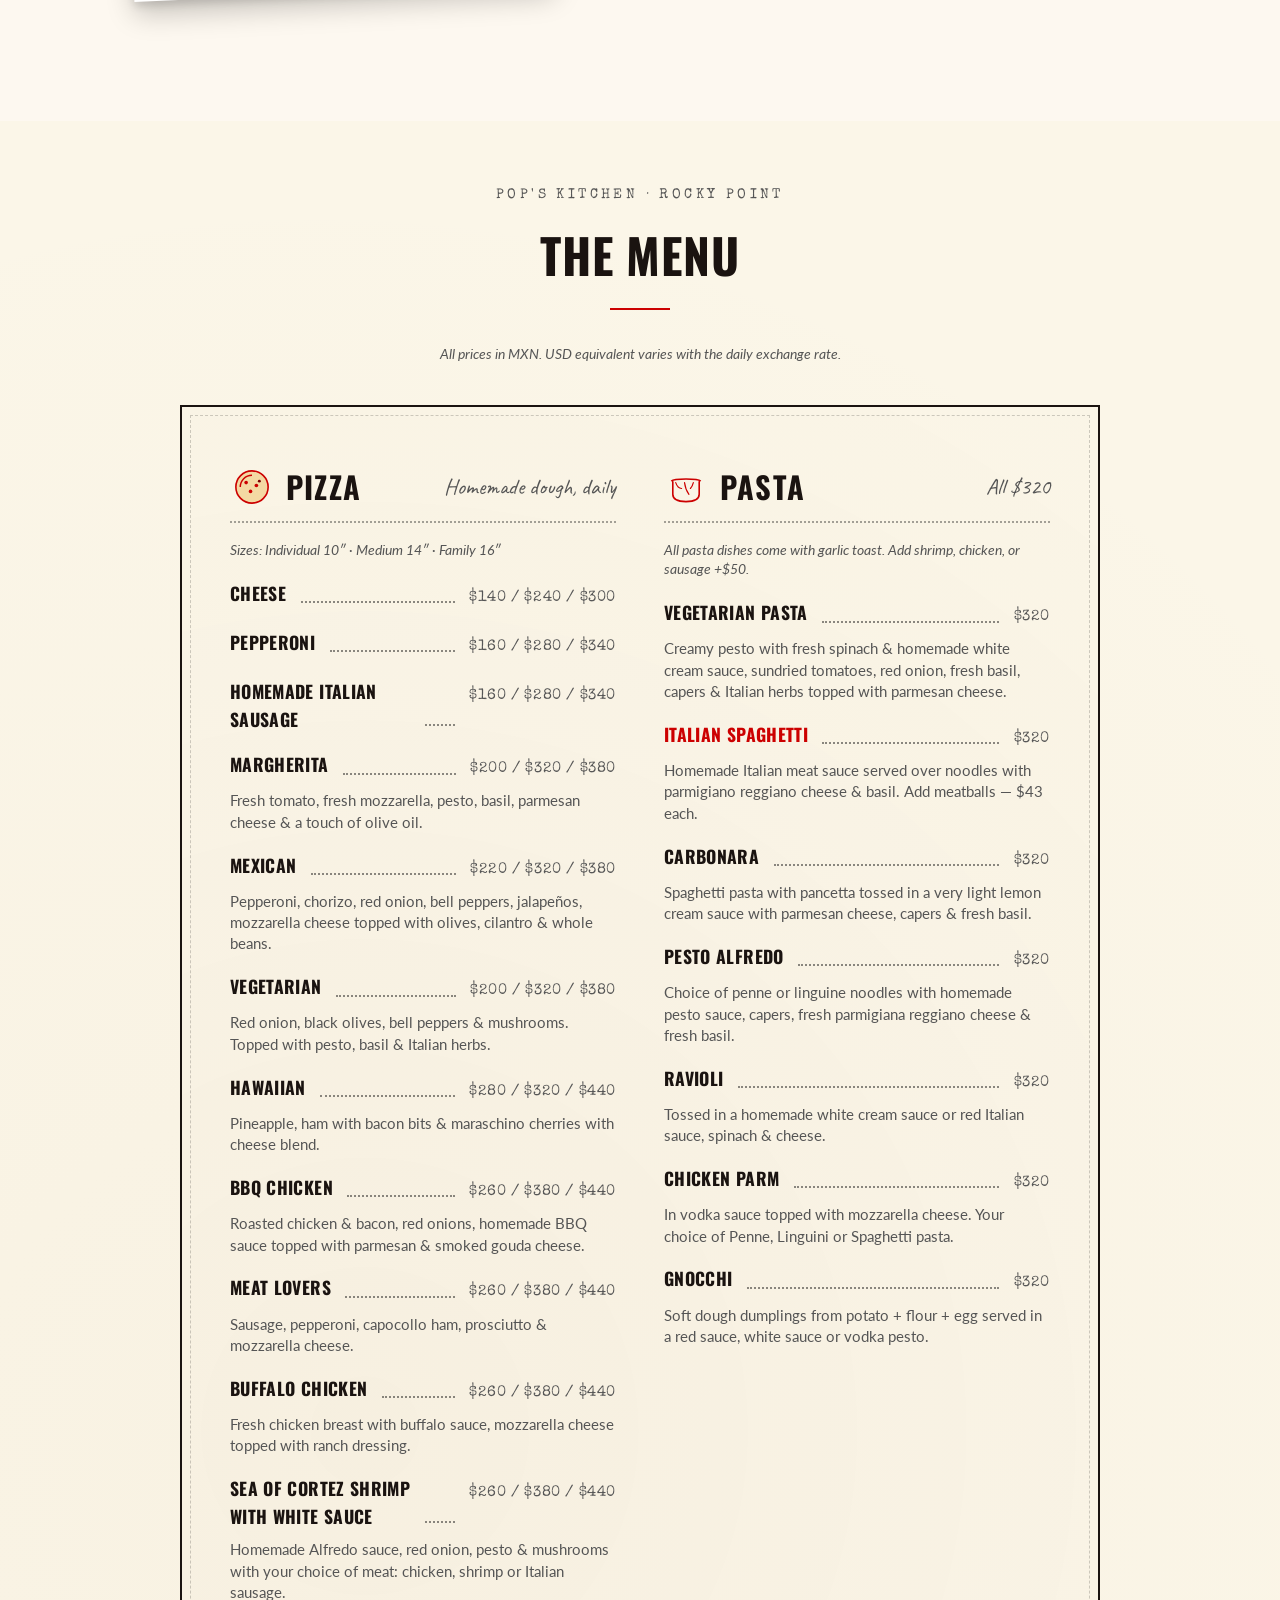
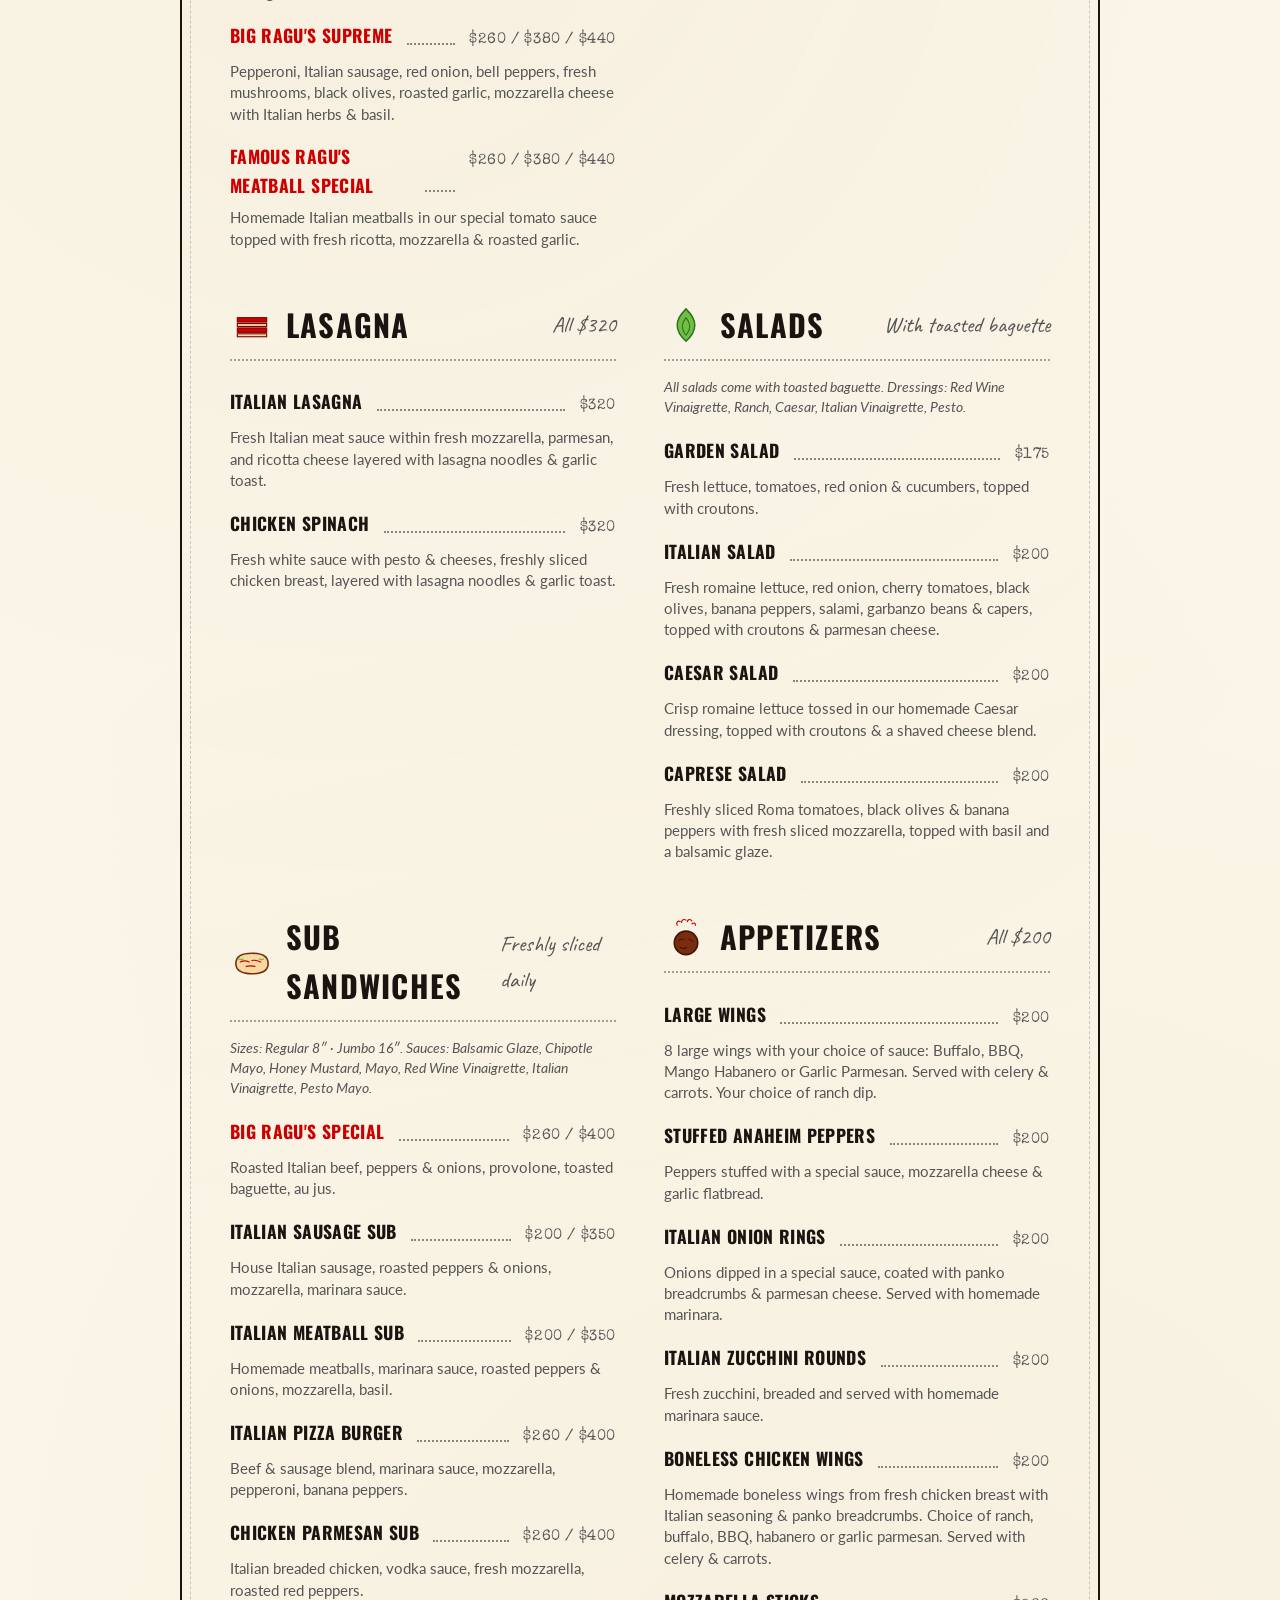
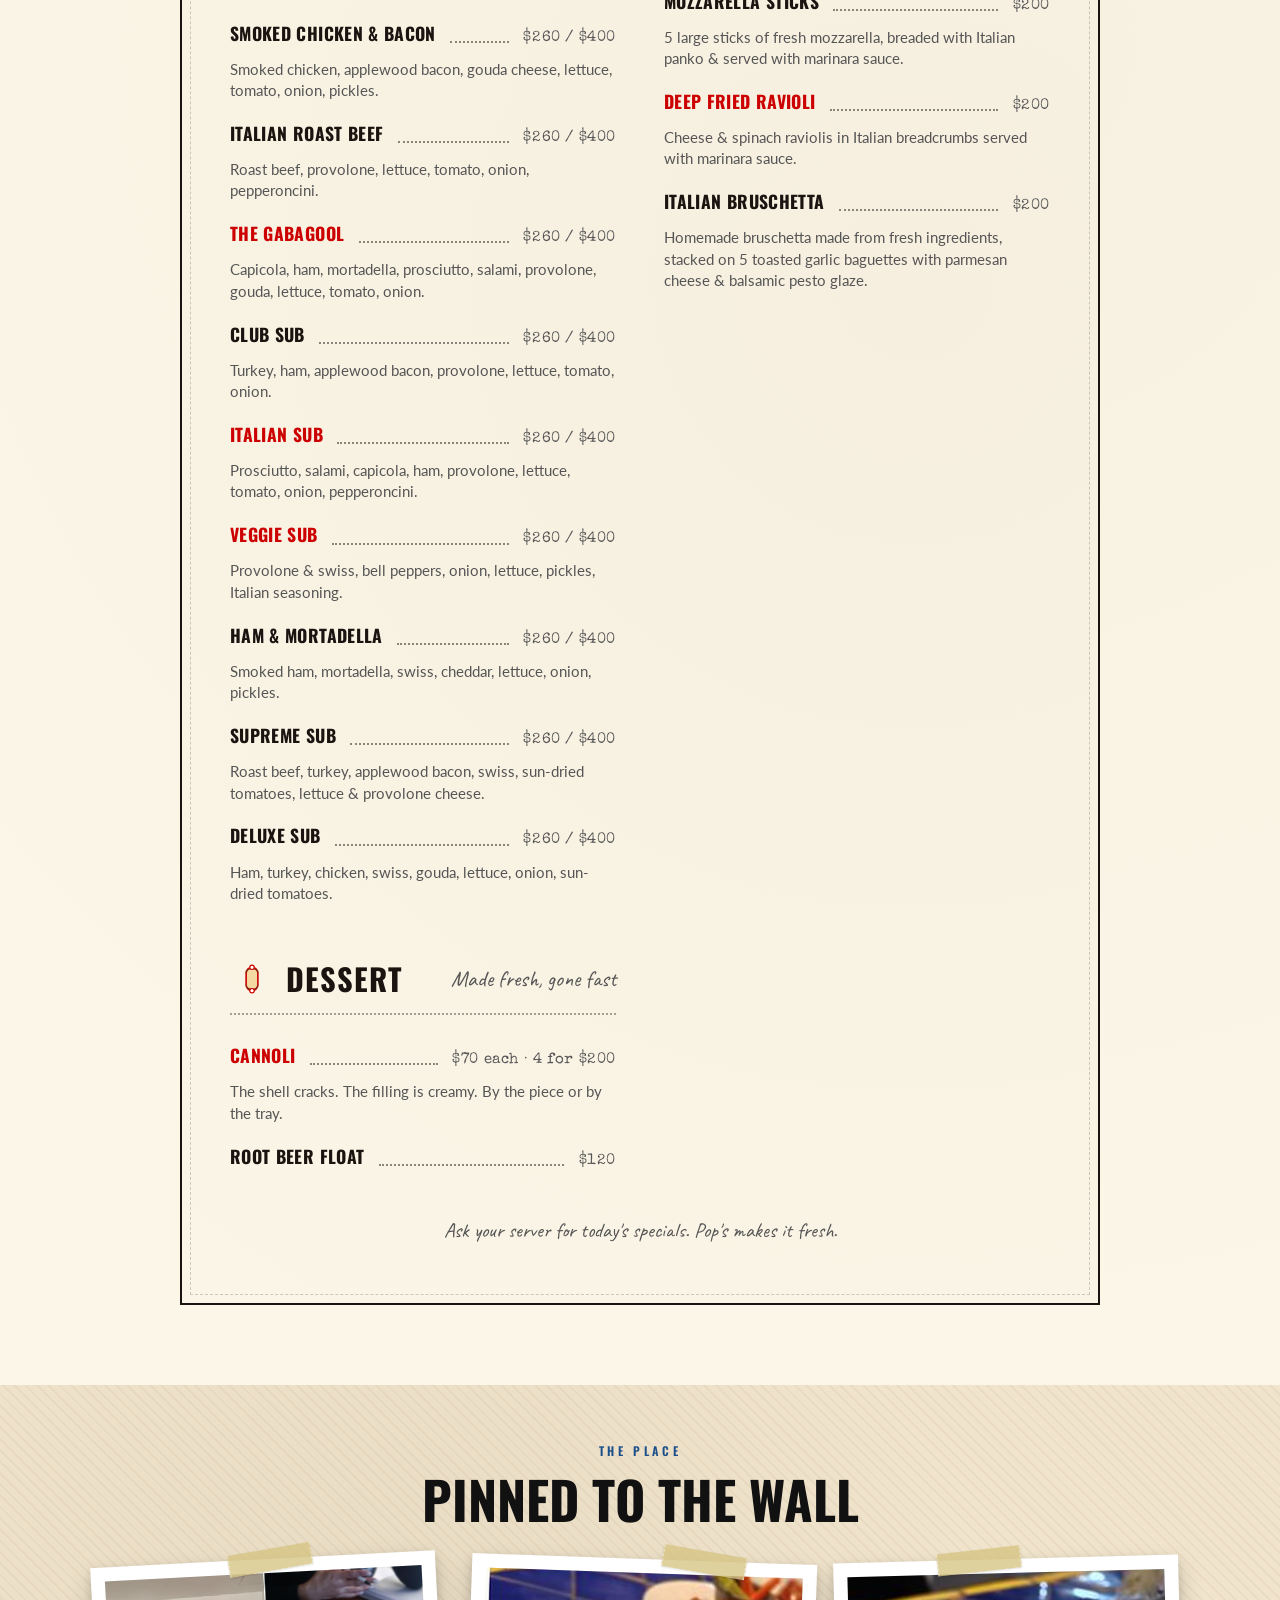
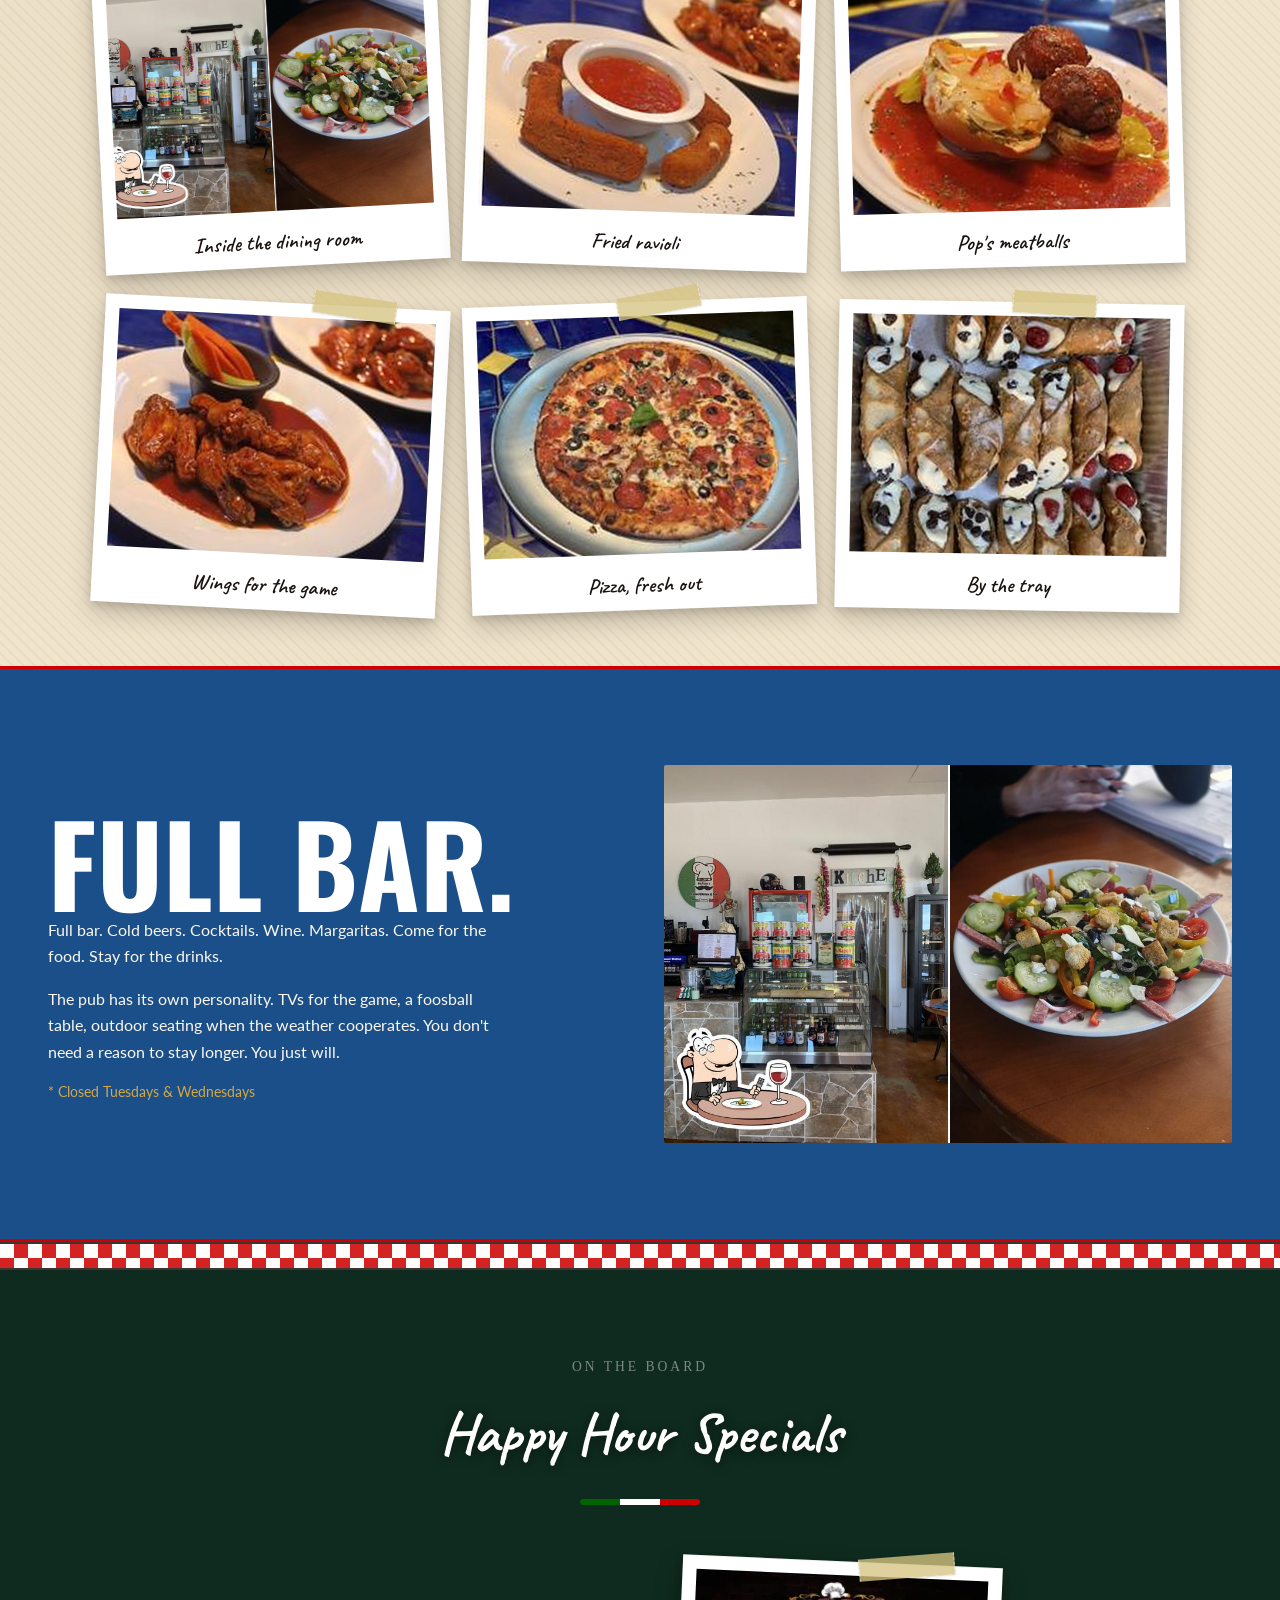
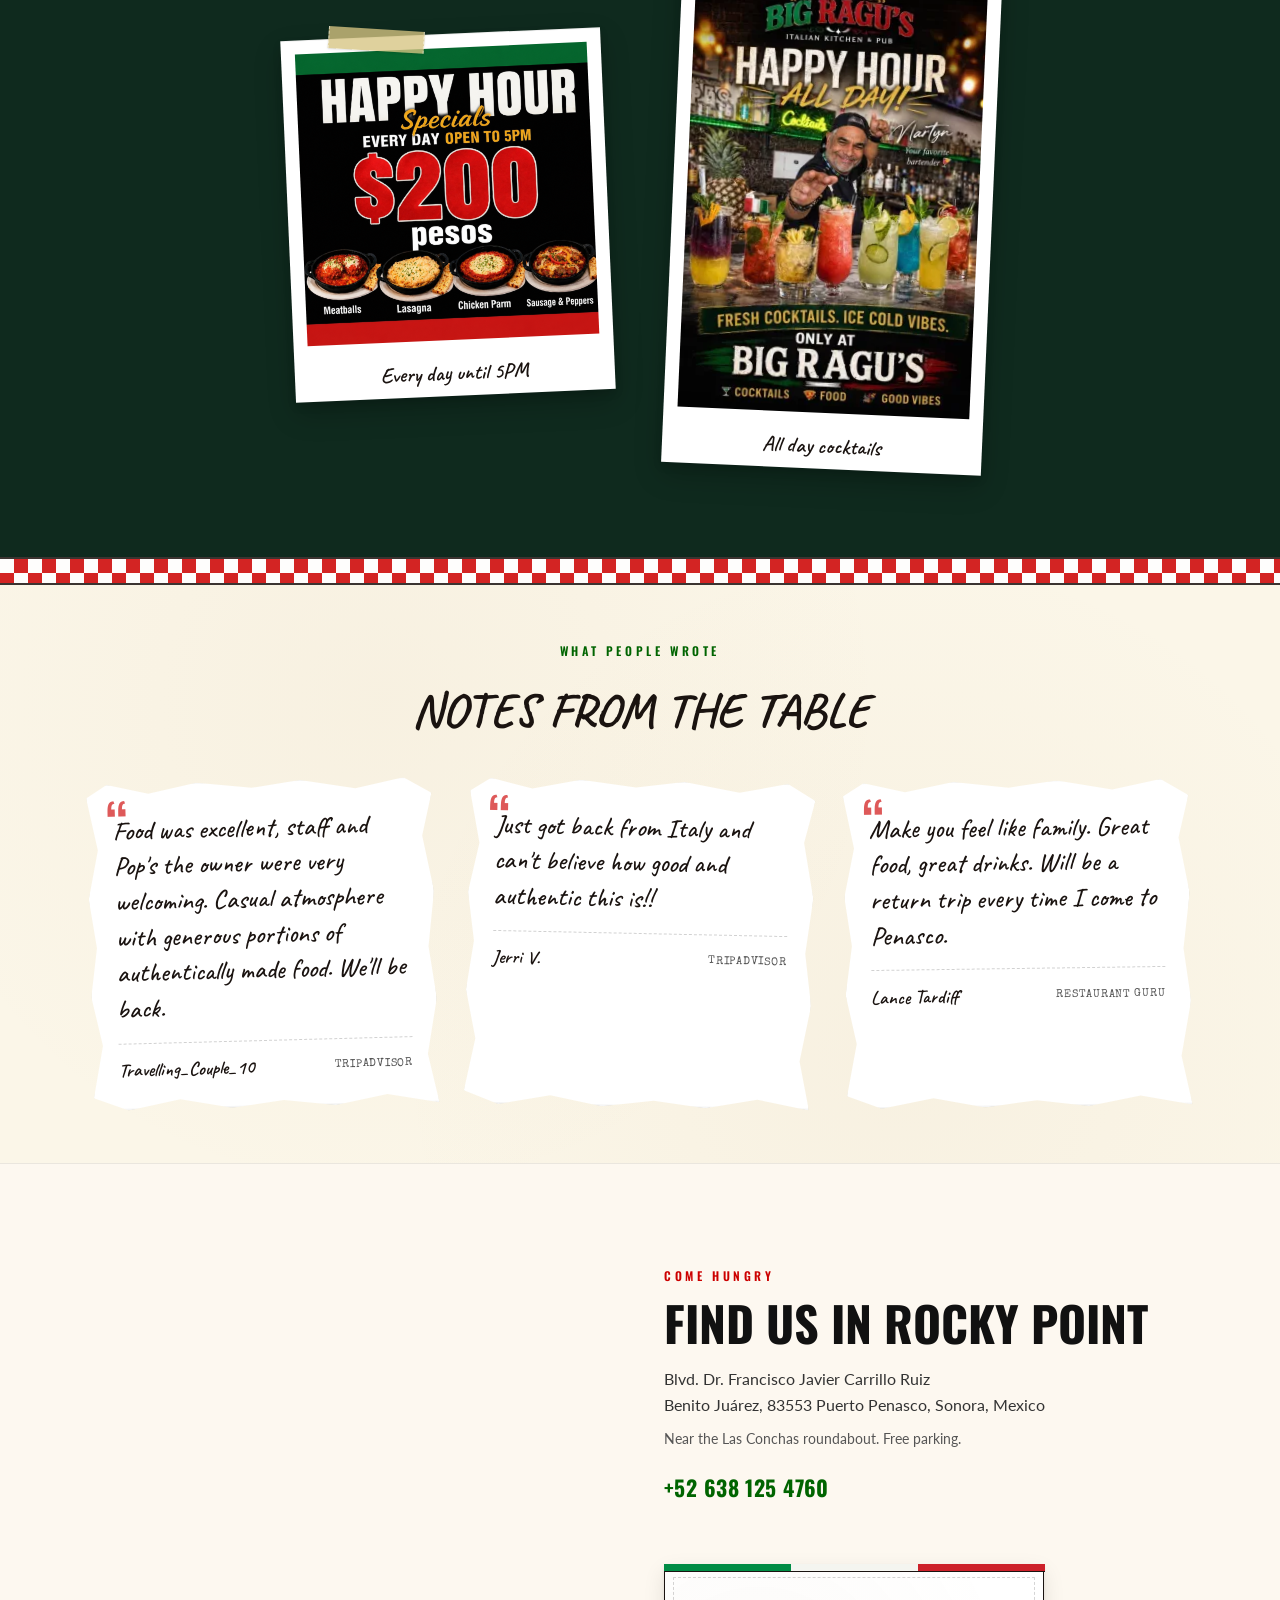
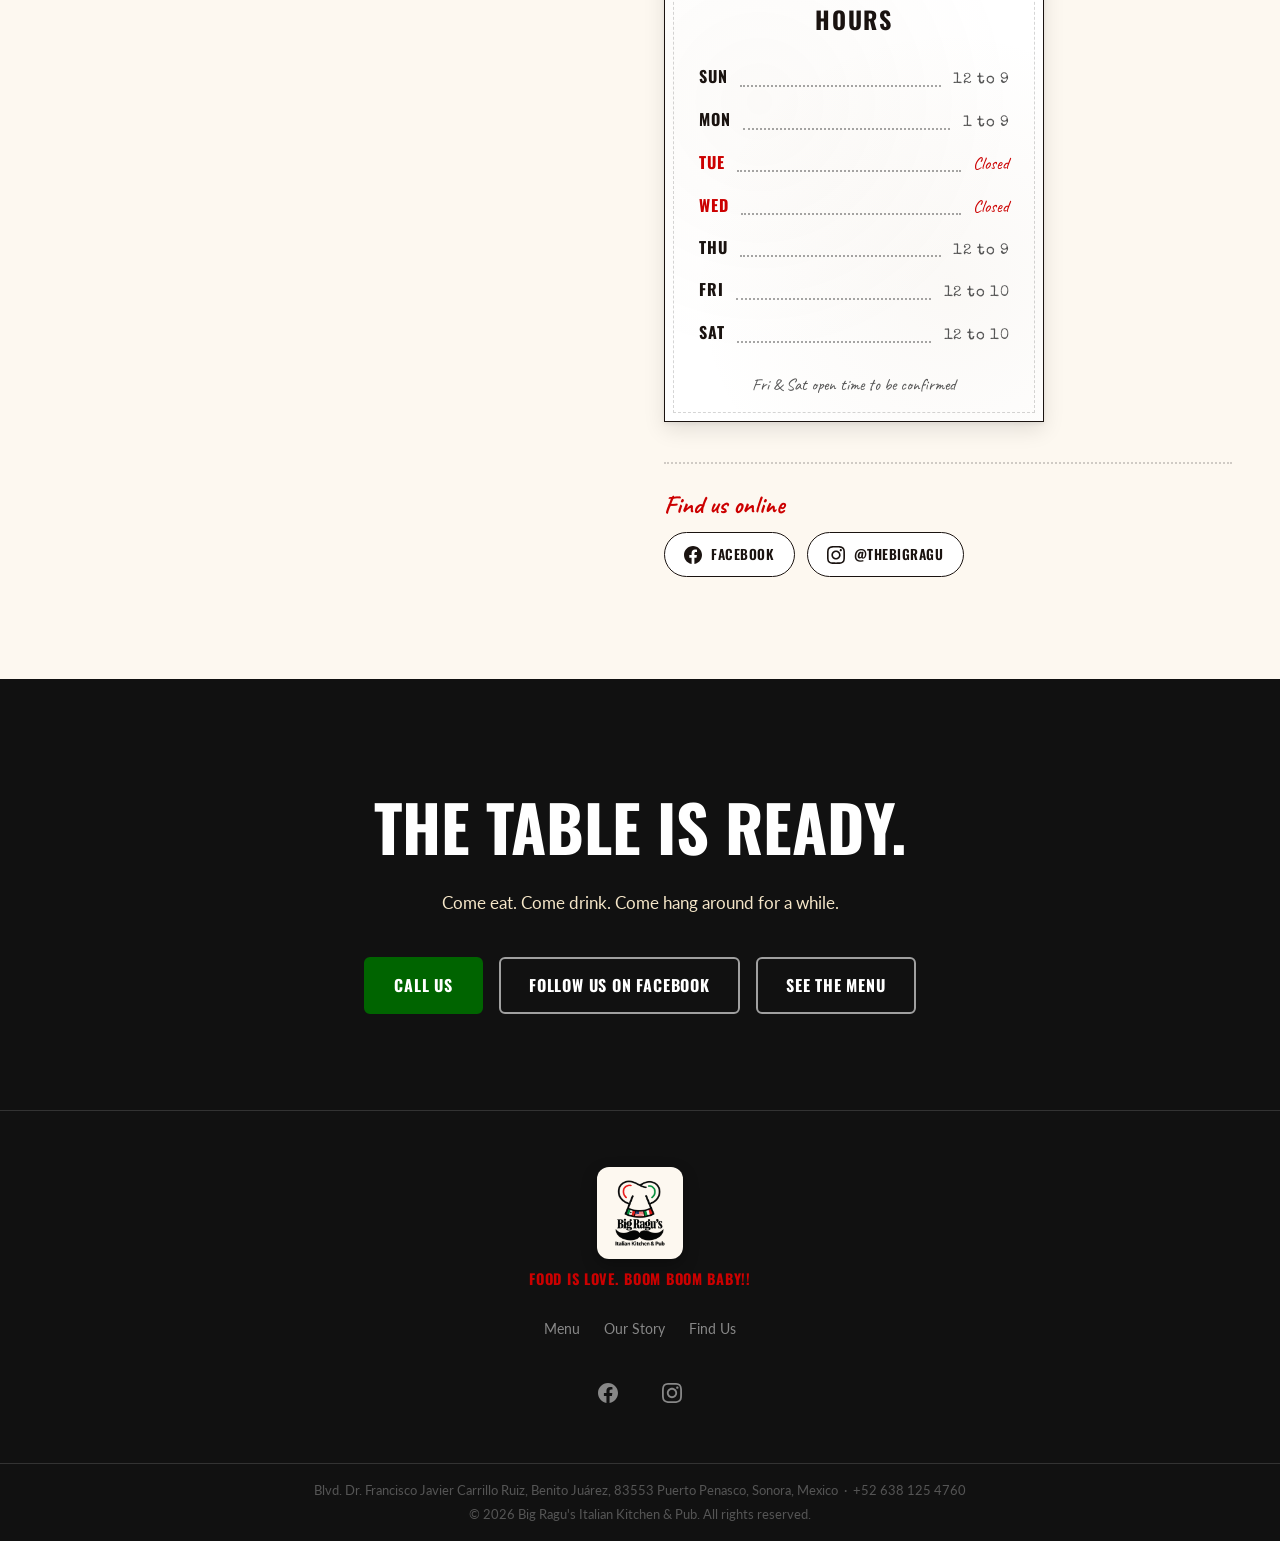
==== commit 02420243: "Specials: chalkboard design, polaroid frames with tape and tilt, Italian flag rule" ====
--- a/index.html
+++ b/index.html
@@ -607,21 +607,27 @@
 <!-- ========================
      SPECIALS
      ======================== -->
-<section class="specials paper-bg reveal" id="specials" aria-label="Specials">
+<div class="tablecloth-divider" aria-hidden="true"></div>
+<section class="specials reveal" id="specials" aria-label="Specials">
   <div class="wrap">
     <div class="specials__hdr">
+      <p class="specials__chalk-label" data-en="On the board" data-es="En la pizarra">On the board</p>
       <h2 class="specials__title" data-en="Happy Hour Specials" data-es="Especiales de Happy Hour">Happy Hour Specials</h2>
+      <div class="specials__flag-rule" aria-hidden="true"><span></span><span></span><span></span></div>
     </div>
     <div class="specials__grid">
-      <div class="specials__card">
+      <div class="specials__polaroid polaroid polaroid--tilt-l polaroid--tape-r">
         <img src="assets/specials-food.webp" alt="Happy Hour food specials — $200 pesos" loading="lazy" />
-      </div>
-      <div class="specials__card">
-        <img src="assets/specials-cocktails.webp" alt="Happy Hour cocktails all day at Big Ragu's" loading="lazy" />
+        <span class="polaroid__caption" data-en="Every day until 5PM" data-es="Todos los dias hasta las 5PM">Every day until 5PM</span>
+      </div>
+      <div class="specials__polaroid polaroid polaroid--tilt-r polaroid--tape-l">
+        <img src="assets/specials-cocktails.webp" alt="Happy Hour cocktails all day" loading="lazy" />
+        <span class="polaroid__caption" data-en="All day cocktails" data-es="Cocteles todo el dia">All day cocktails</span>
       </div>
     </div>
   </div>
 </section>
+<div class="tablecloth-divider" aria-hidden="true"></div>
 
 <!-- ========================
      TESTIMONIALS
--- a/style.css
+++ b/style.css
@@ -2330,40 +2330,60 @@
 
 /* ---- Specials ---- */
 .specials {
-  padding: 4rem 0 5rem;
-  border-top: 3px solid var(--ink);
+  background: var(--chalkboard);
+  padding: 4.5rem 0 5.5rem;
 }
 .specials__hdr {
   text-align: center;
-  margin-bottom: 2.5rem;
+  margin-bottom: 3.5rem;
+}
+.specials__chalk-label {
+  font-family: var(--font-stamp);
+  font-size: 0.85rem;
+  letter-spacing: 0.22em;
+  text-transform: uppercase;
+  color: rgba(255,255,255,0.45);
+  margin-bottom: 0.6rem;
 }
 .specials__title {
   font-family: var(--font-script);
   font-weight: 700;
-  font-size: clamp(2rem, 5vw, 3rem);
+  font-size: clamp(2.4rem, 6vw, 3.6rem);
+  color: #fff;
+  margin: 0 0 1.2rem;
+  text-shadow: 0 2px 12px rgba(0,0,0,0.4);
+}
+.specials__flag-rule {
+  display: flex;
+  justify-content: center;
+  gap: 0;
+  margin: 0 auto;
+  width: 120px;
+  height: 6px;
+  border-radius: 3px;
+  overflow: hidden;
+}
+.specials__flag-rule span { flex: 1; }
+.specials__flag-rule span:nth-child(1) { background: var(--green); }
+.specials__flag-rule span:nth-child(2) { background: #fff; }
+.specials__flag-rule span:nth-child(3) { background: var(--red); }
+
+.specials__grid {
+  display: flex;
+  justify-content: center;
+  align-items: center;
+  gap: 4rem;
+  flex-wrap: wrap;
+}
+.specials__polaroid {
+  flex: 0 0 auto;
+  width: min(320px, 85vw);
+}
+.specials__polaroid .polaroid__caption {
   color: var(--ink);
-  margin: 0.4rem 0 0;
-}
-.specials__grid {
-  display: grid;
-  grid-template-columns: repeat(2, 1fr);
-  gap: 2rem;
-  max-width: 860px;
-  margin: 0 auto;
-  align-items: center;
-}
-.specials__card {
-  border-radius: 8px;
-  overflow: hidden;
-  box-shadow: 0 6px 24px rgba(0,0,0,0.15);
-  border: 2px solid var(--ink);
-}
-.specials__card img {
-  width: 100%;
-  height: auto;
-  display: block;
-}
-@media (max-width: 540px) {
-  .specials__grid { grid-template-columns: 1fr; max-width: 380px; }
-}
-
+}
+@media (max-width: 720px) {
+  .specials__grid { gap: 3rem; }
+  .specials__polaroid { width: min(280px, 80vw); }
+}
+
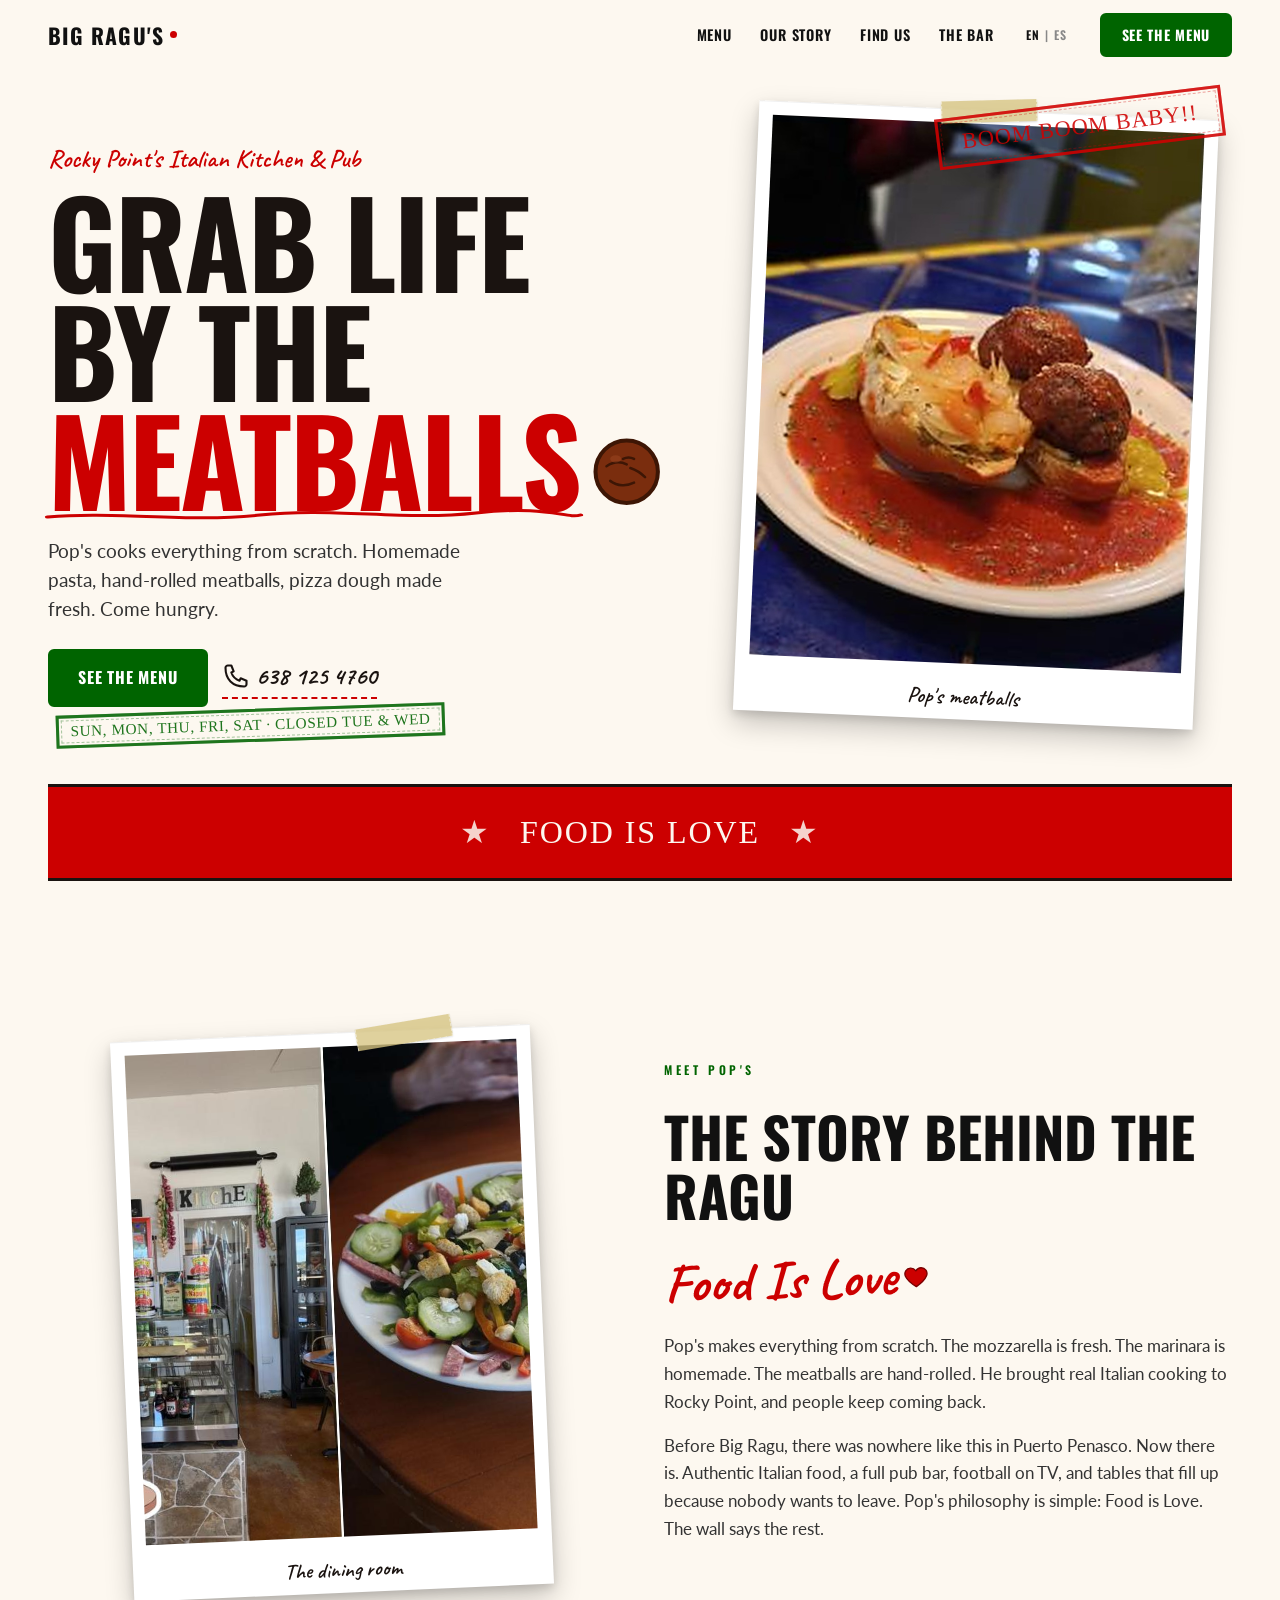
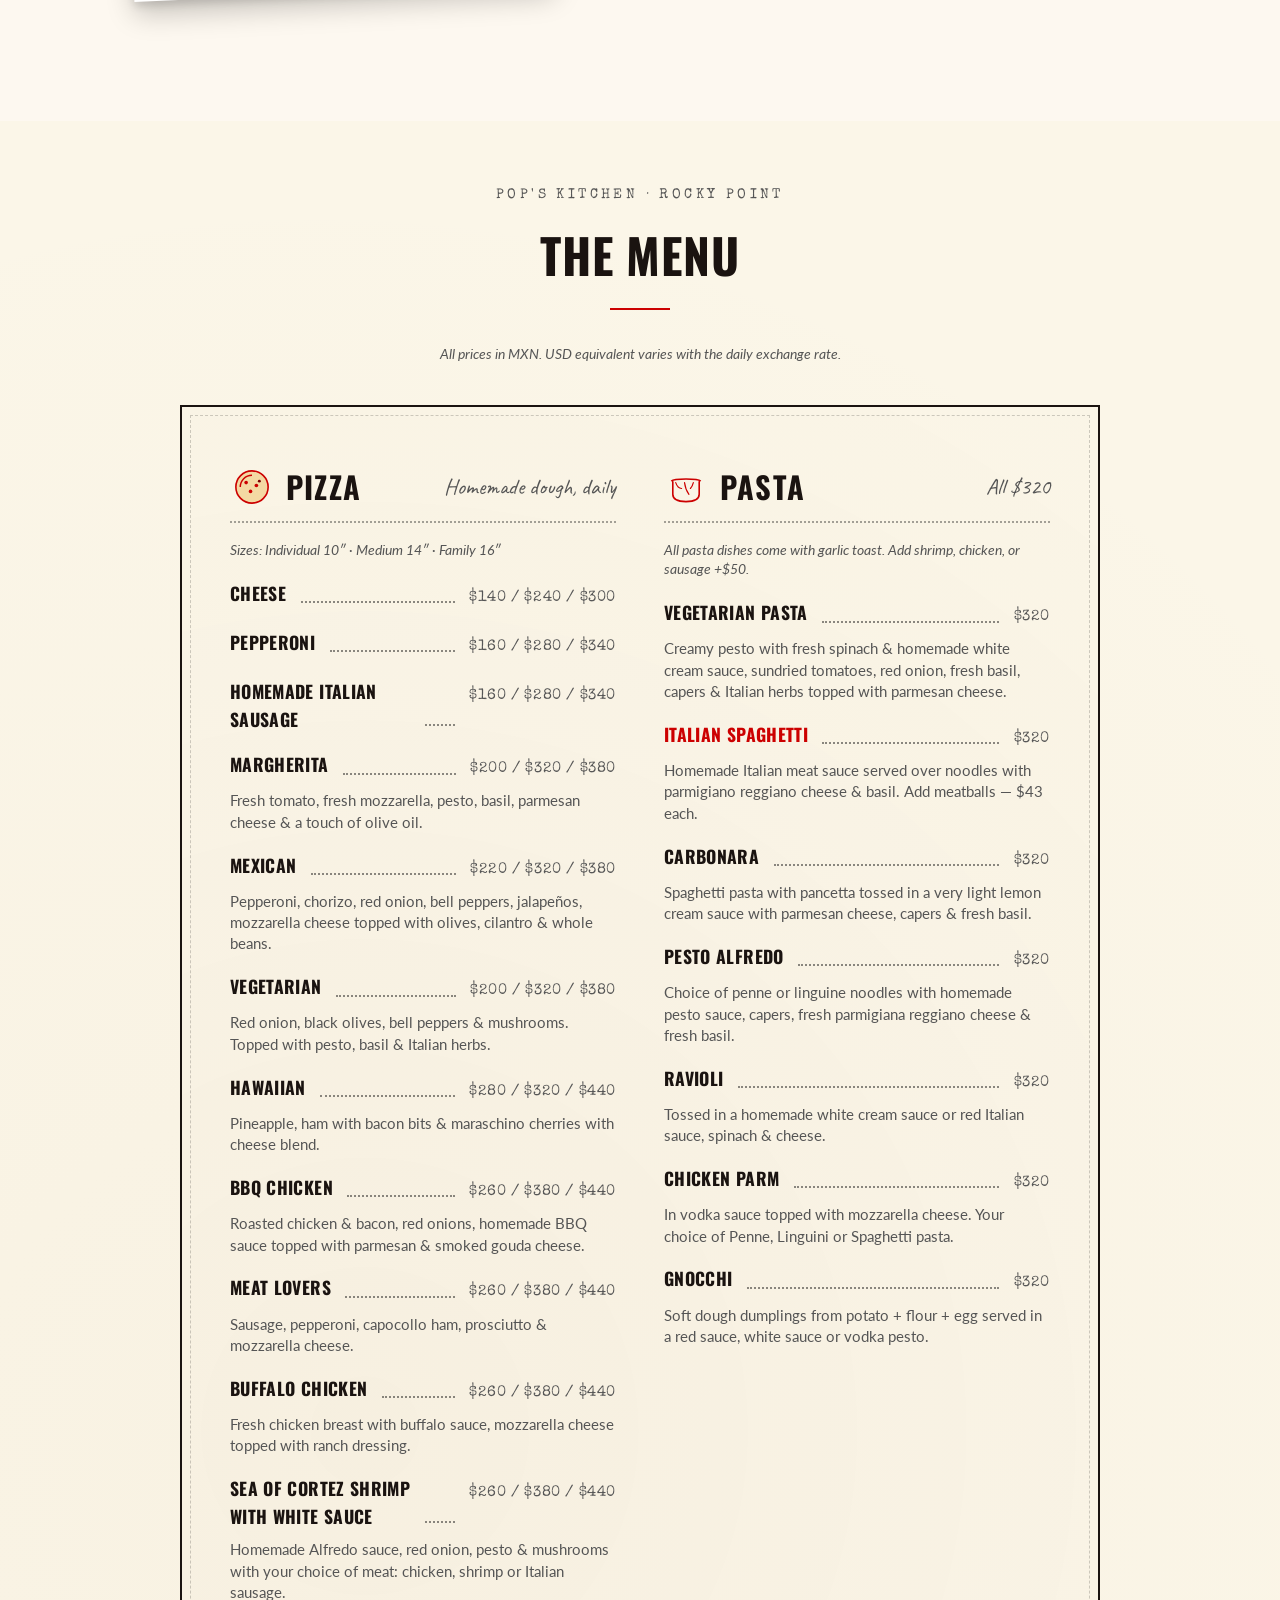
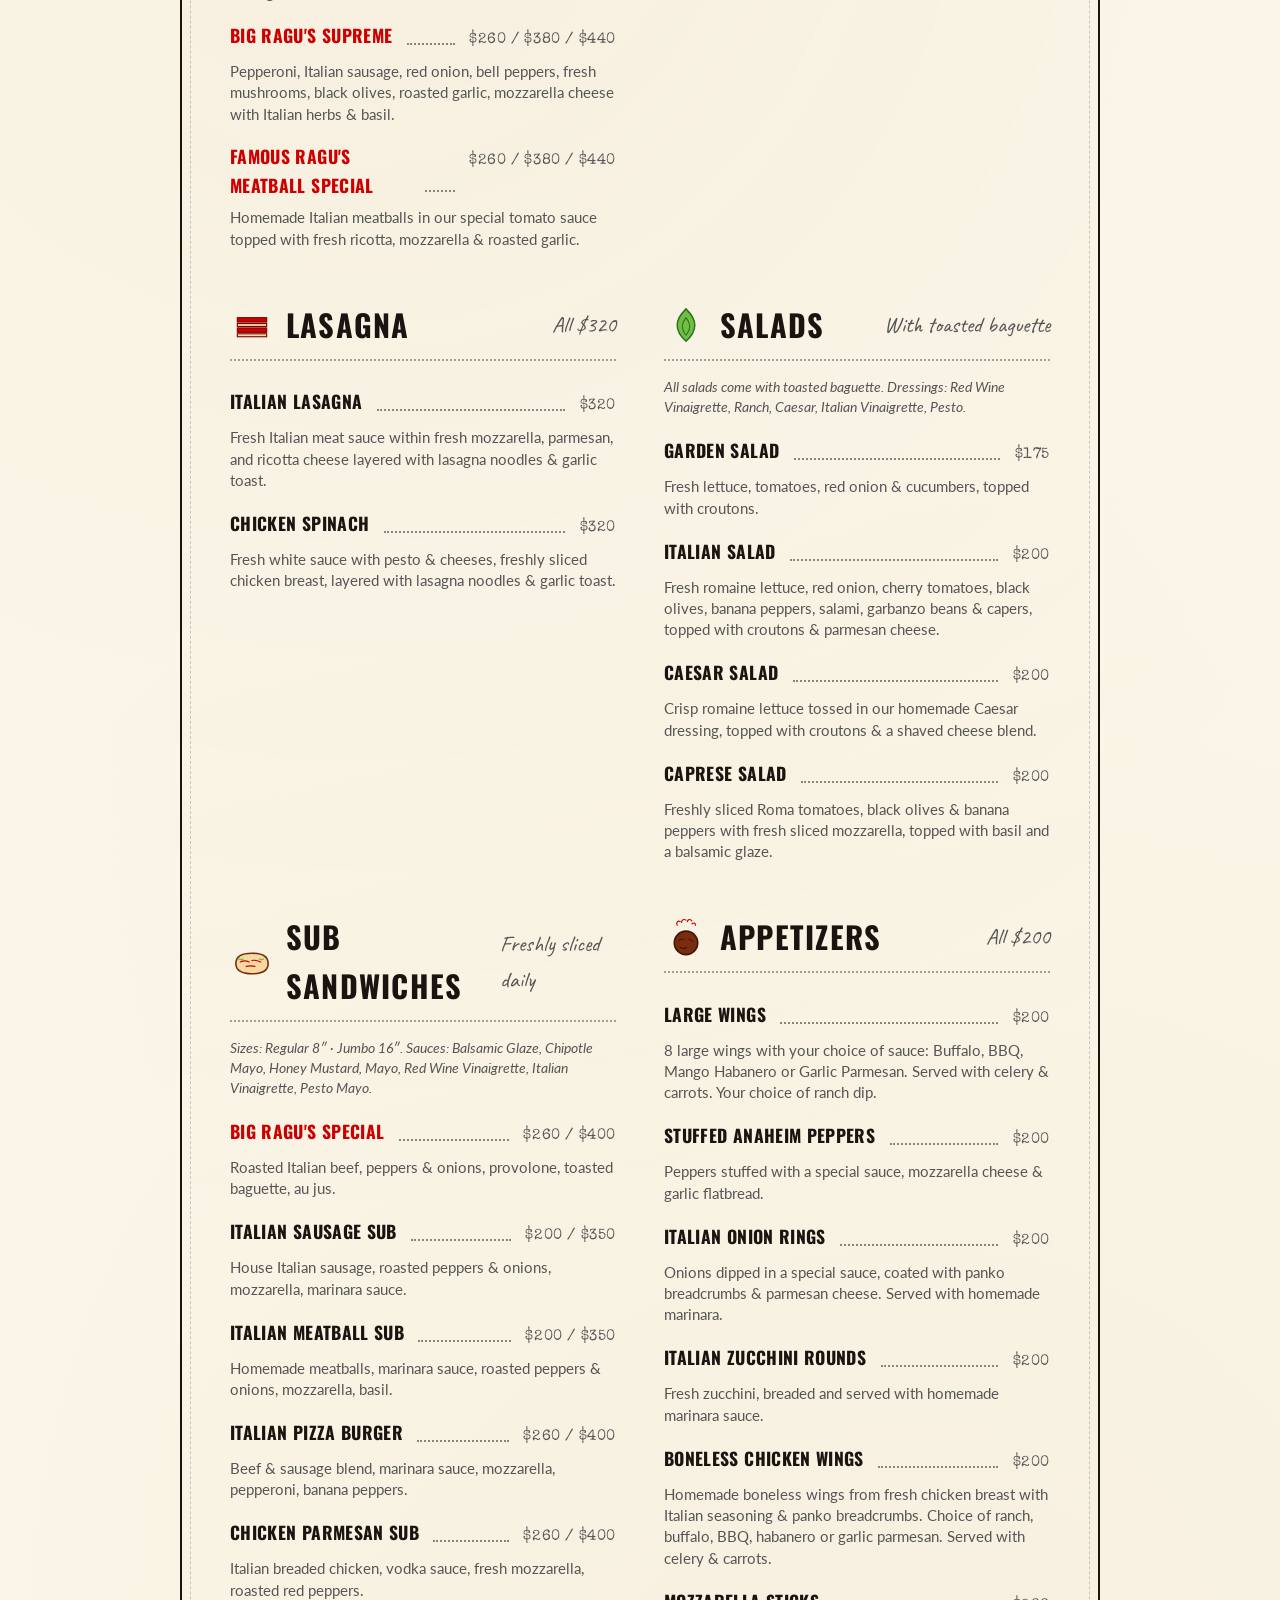
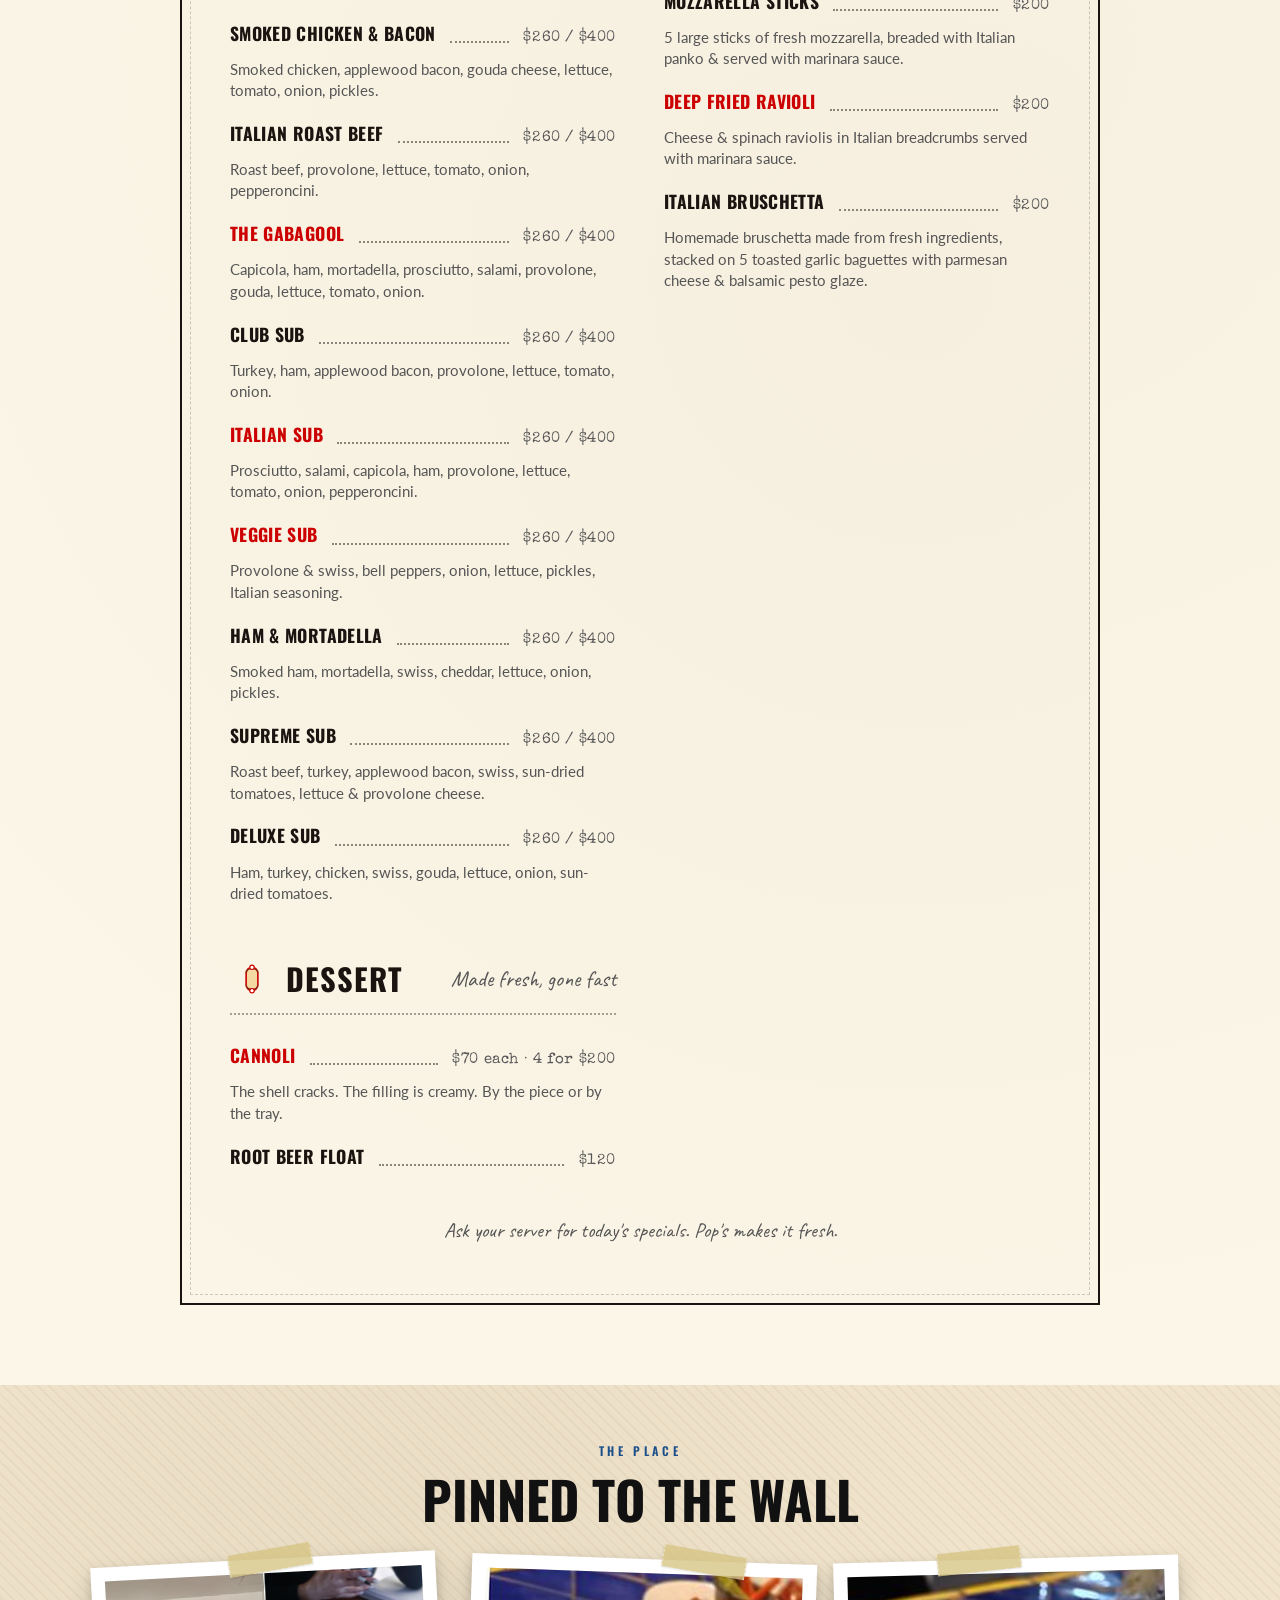
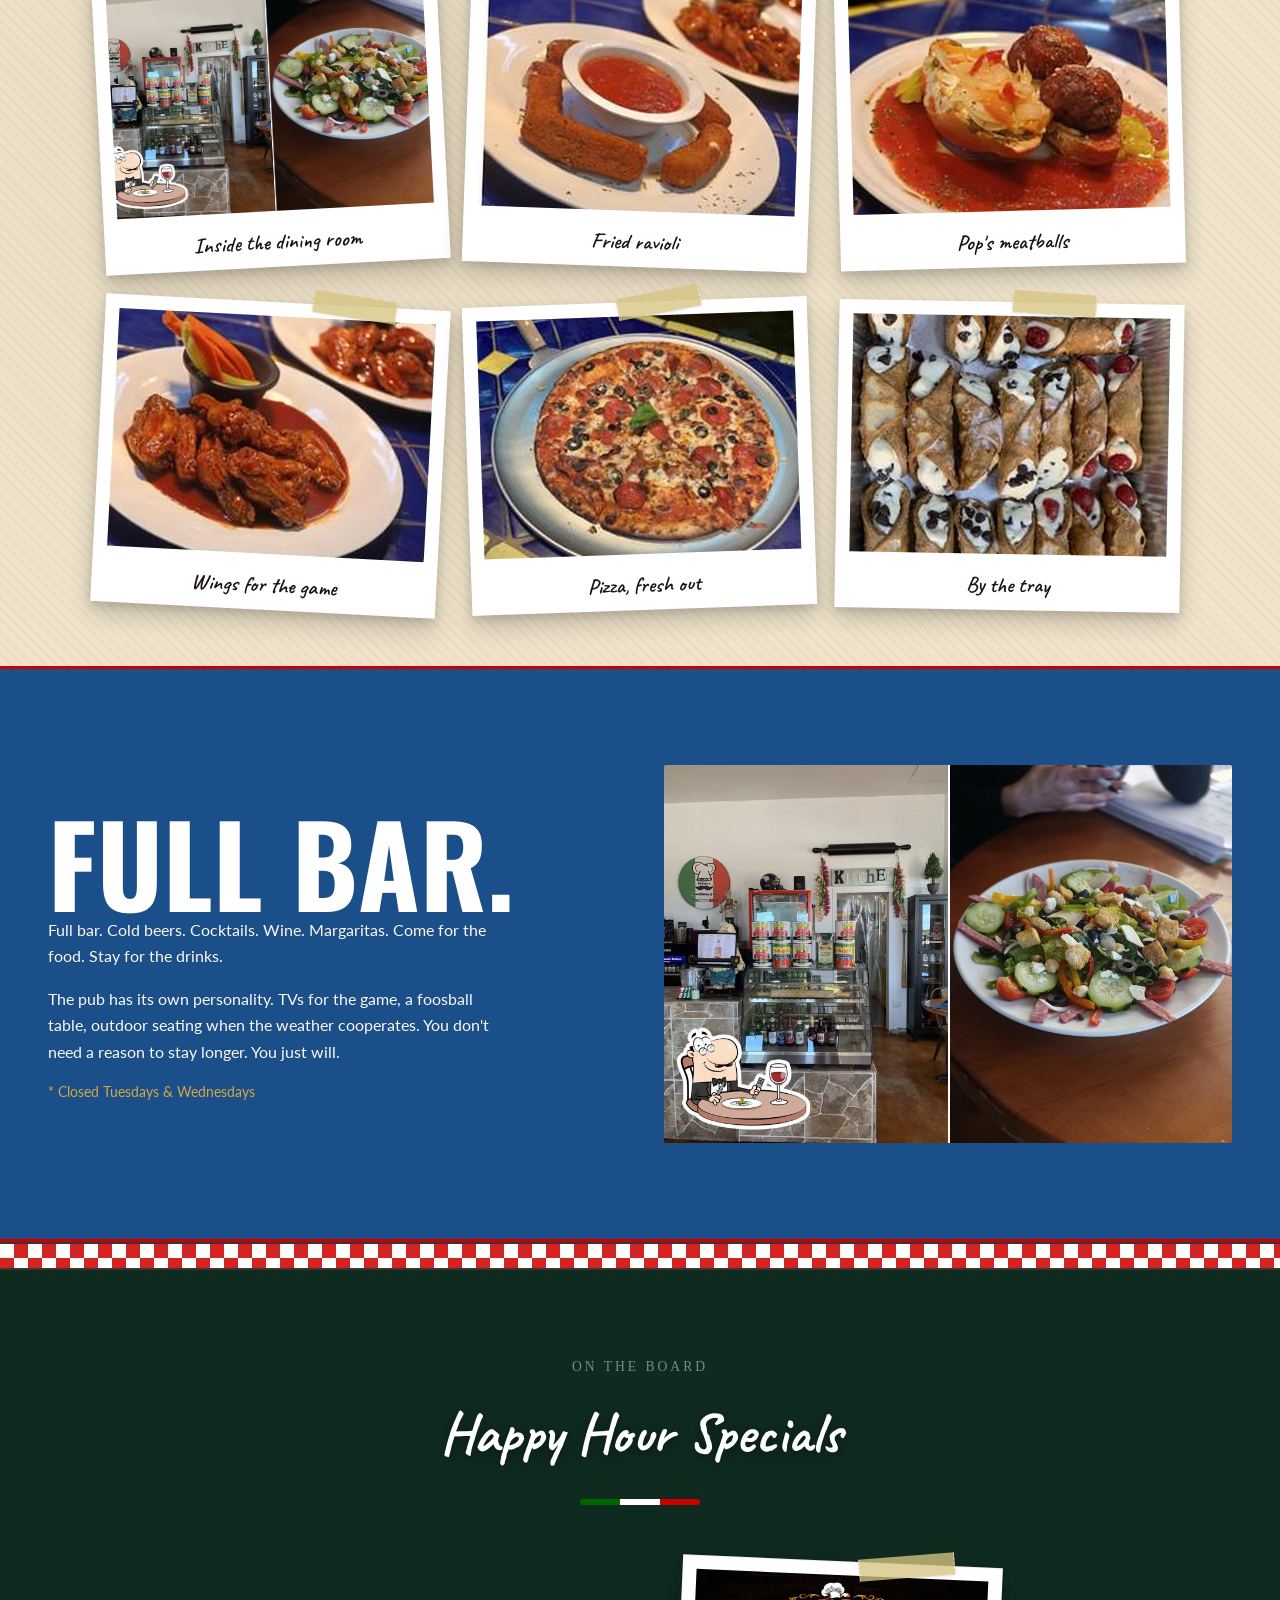
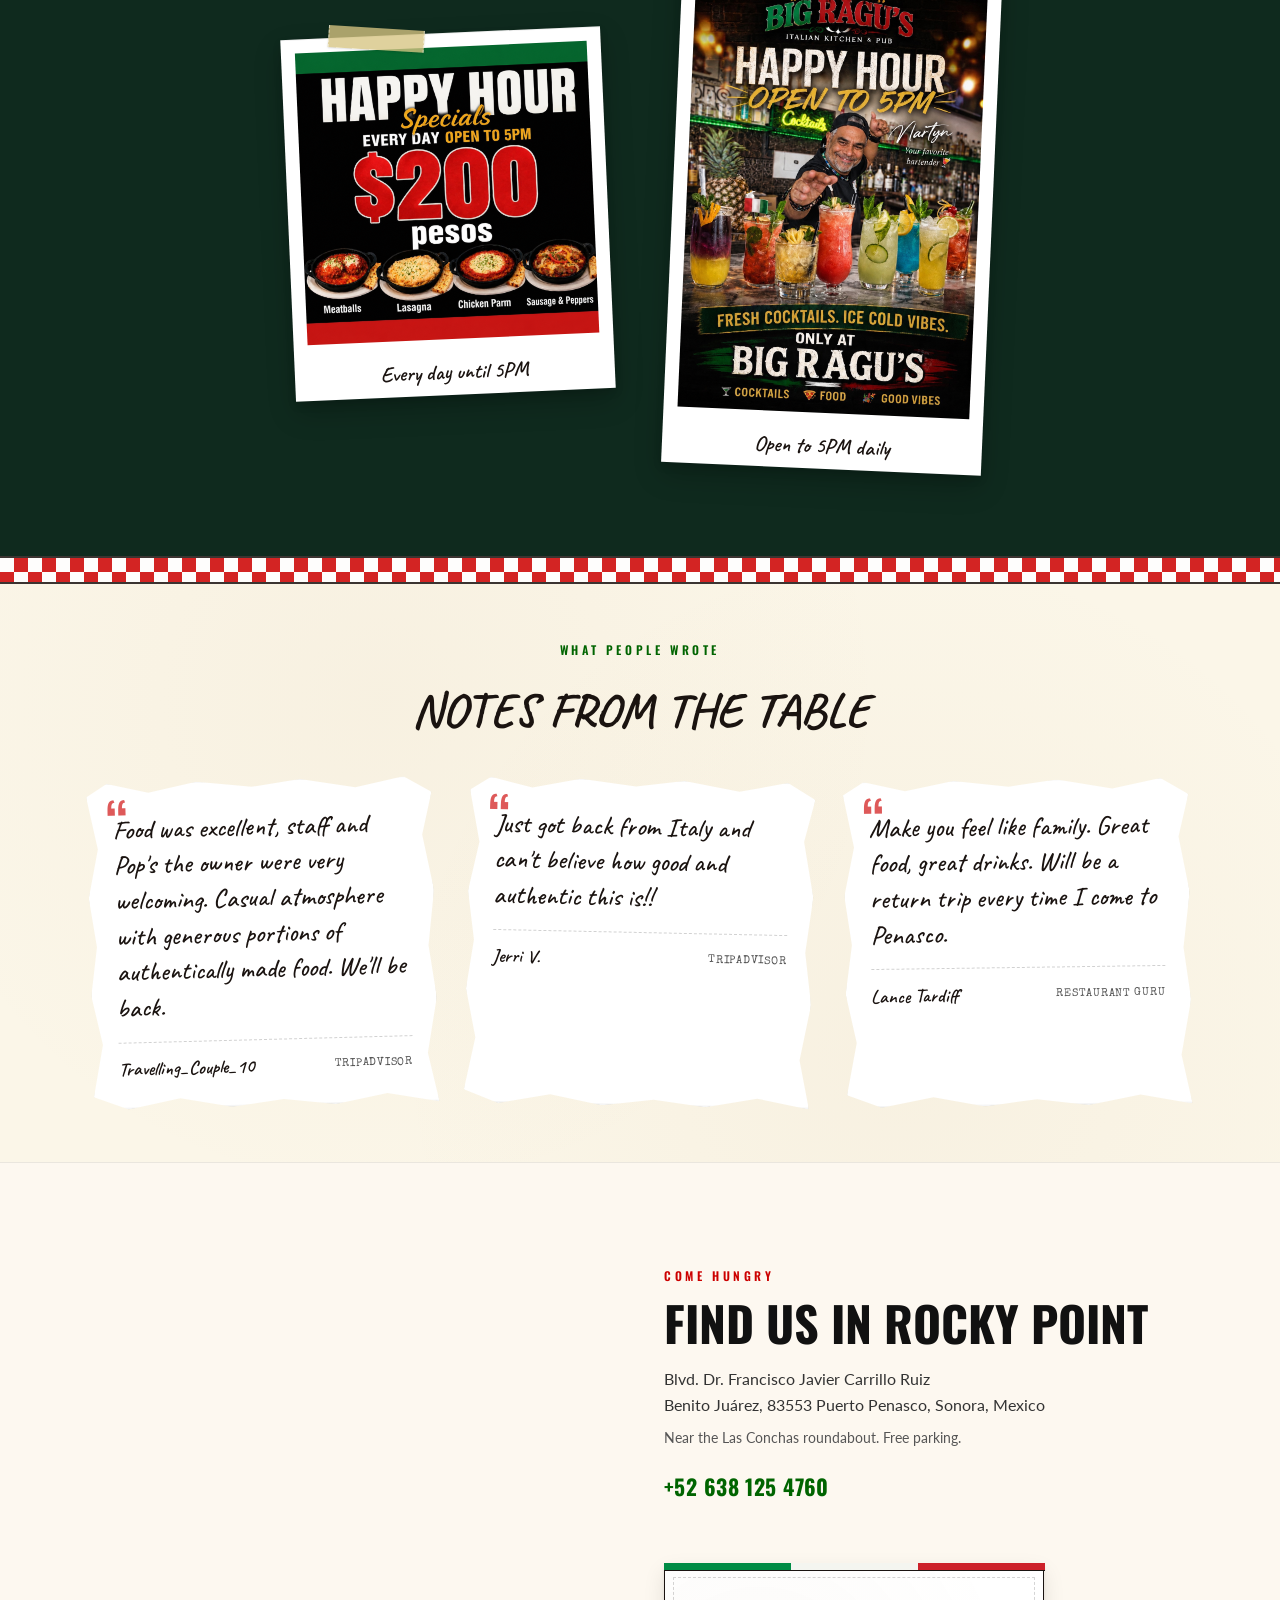
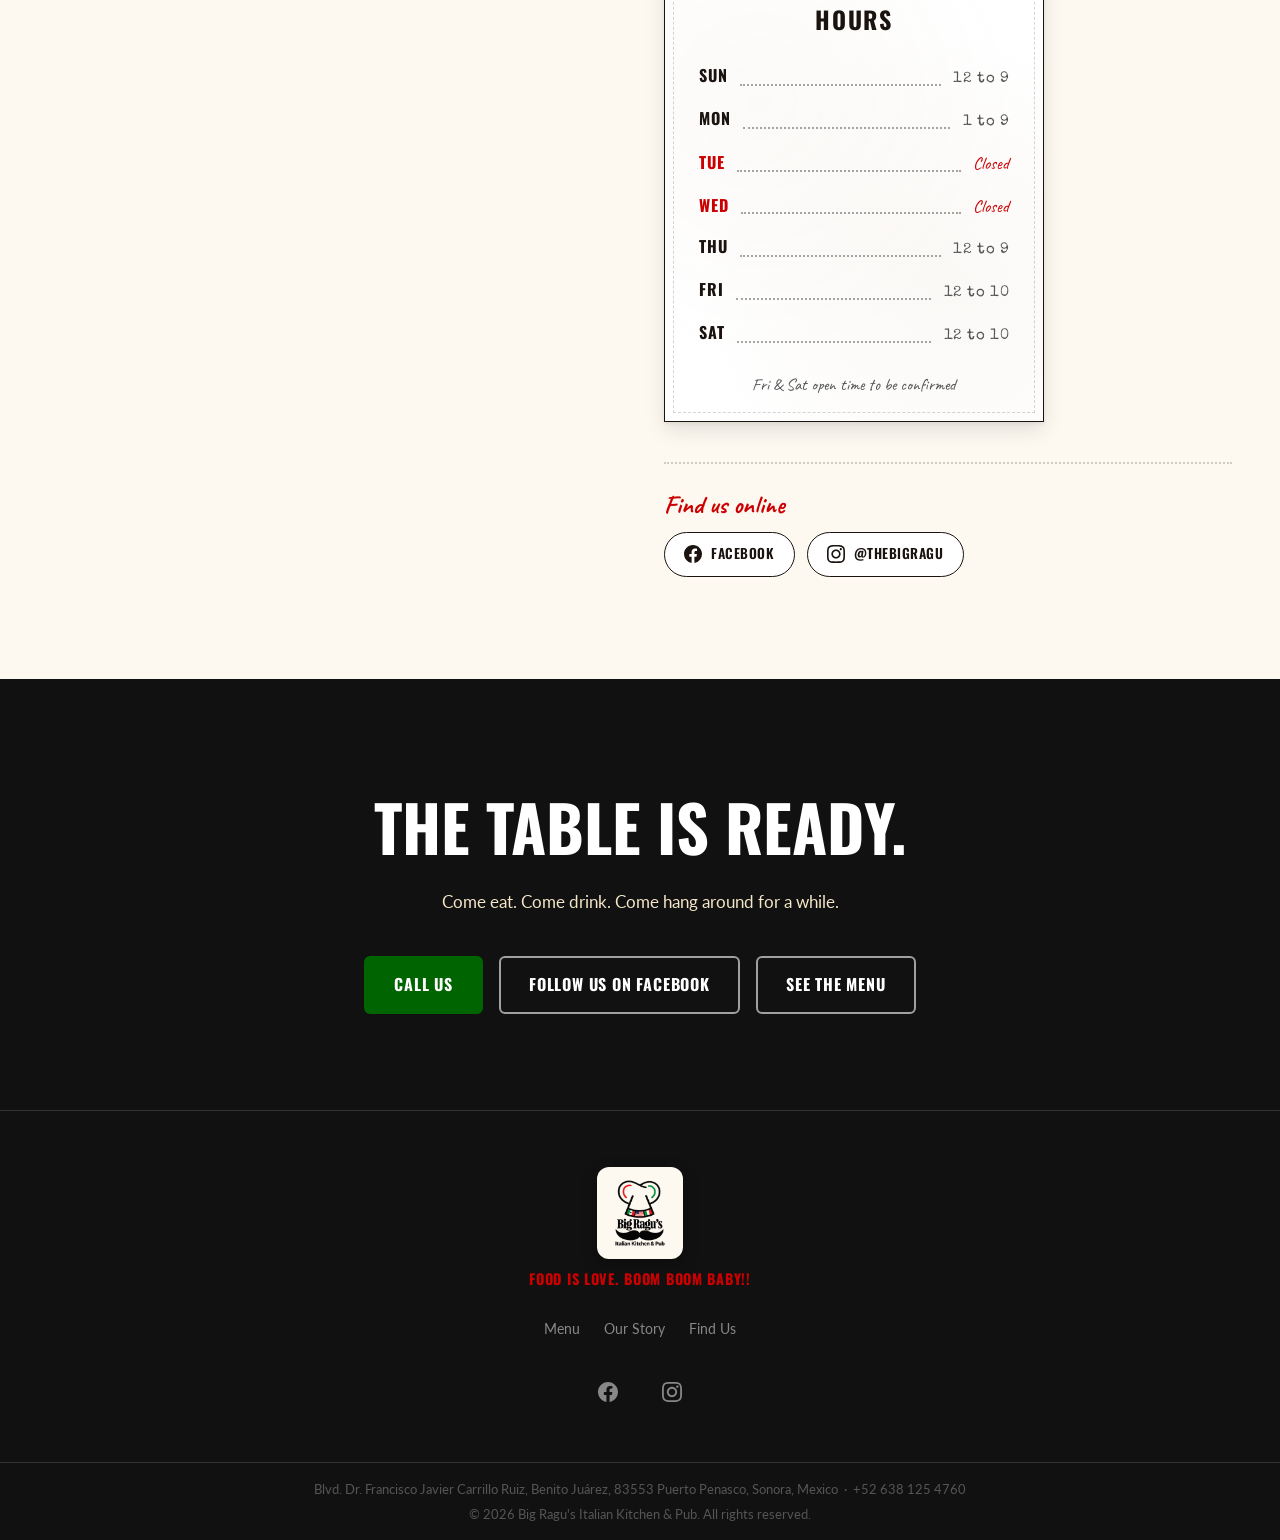
==== commit 33218408: "Replace cocktails promo with updated image, fix caption to Open to 5PM" ====
--- a/index.html
+++ b/index.html
@@ -621,8 +621,8 @@
         <span class="polaroid__caption" data-en="Every day until 5PM" data-es="Todos los dias hasta las 5PM">Every day until 5PM</span>
       </div>
       <div class="specials__polaroid polaroid polaroid--tilt-r polaroid--tape-l">
-        <img src="assets/specials-cocktails.webp" alt="Happy Hour cocktails all day" loading="lazy" />
-        <span class="polaroid__caption" data-en="All day cocktails" data-es="Cocteles todo el dia">All day cocktails</span>
+        <img src="assets/specials-cocktails.png" alt="Happy Hour cocktails open to 5PM" loading="lazy" />
+        <span class="polaroid__caption" data-en="Open to 5PM daily" data-es="Abierto hasta las 5PM">Open to 5PM daily</span>
       </div>
     </div>
   </div>
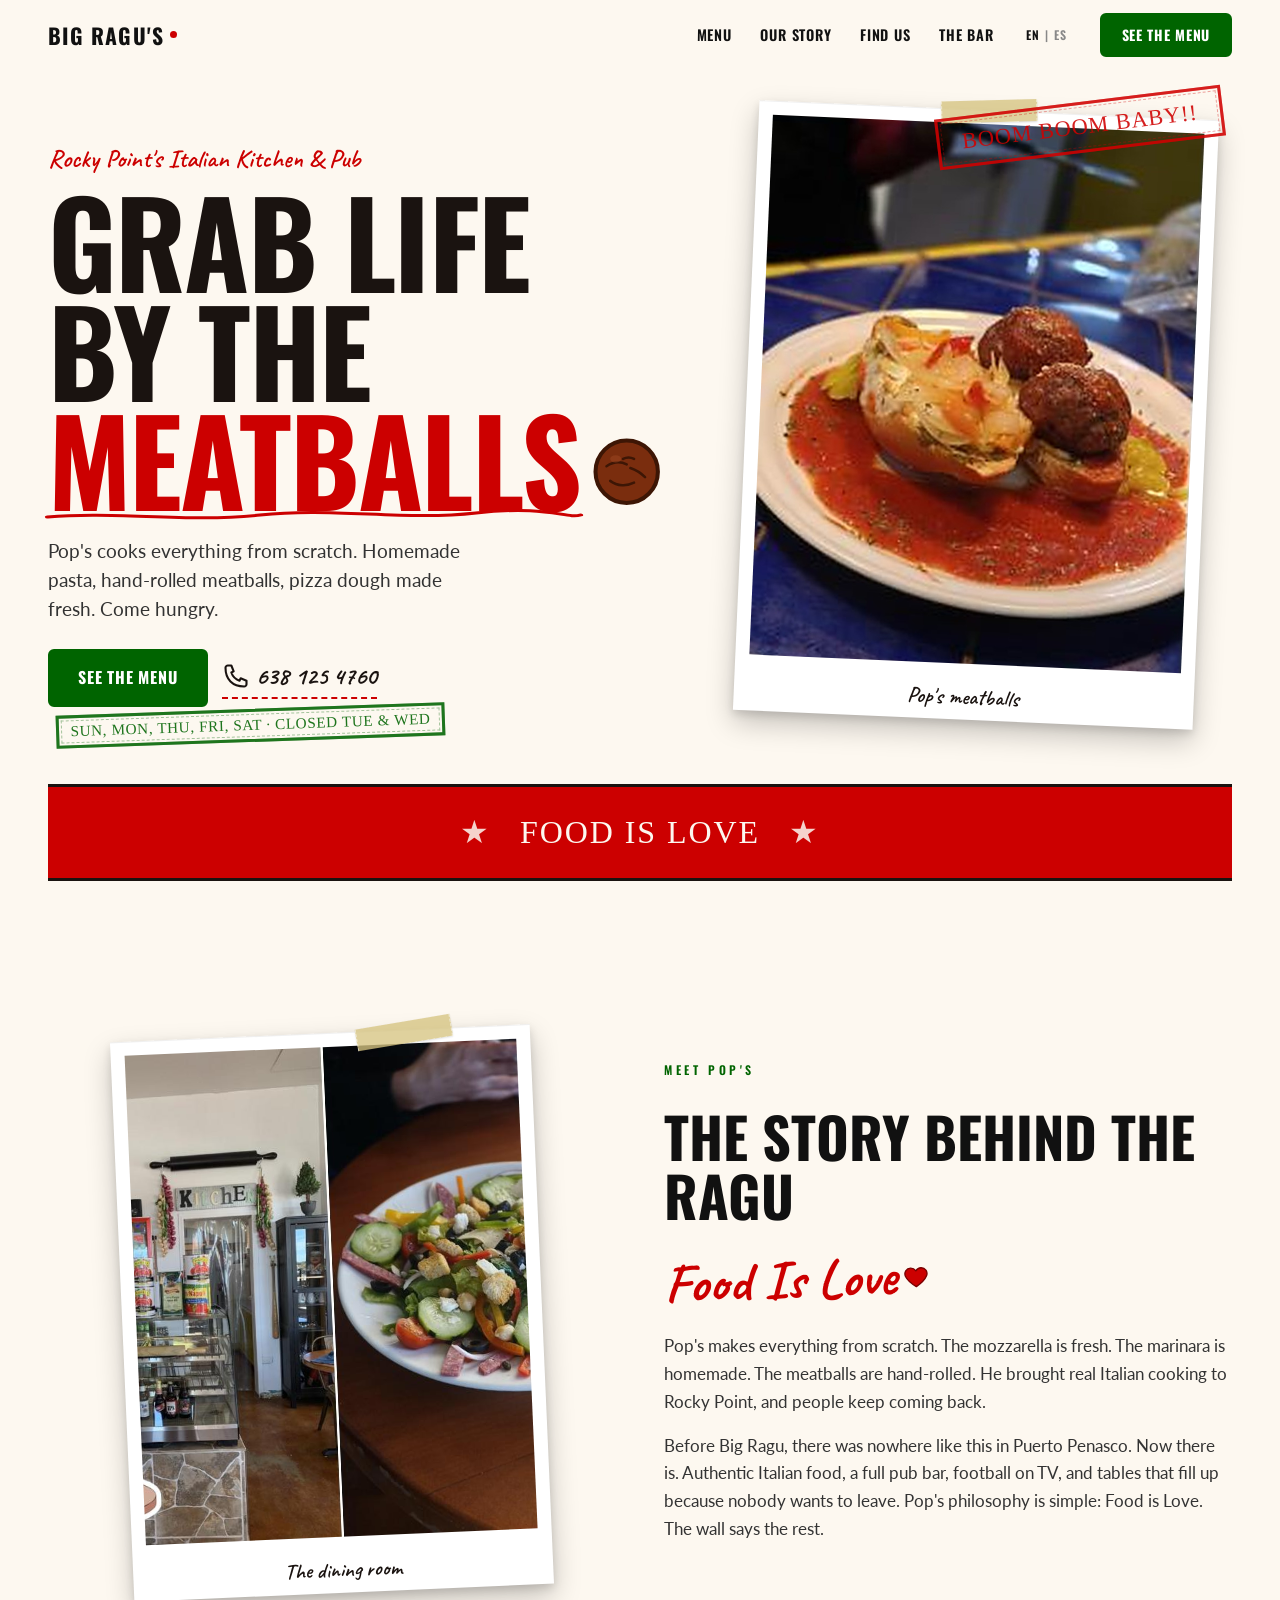
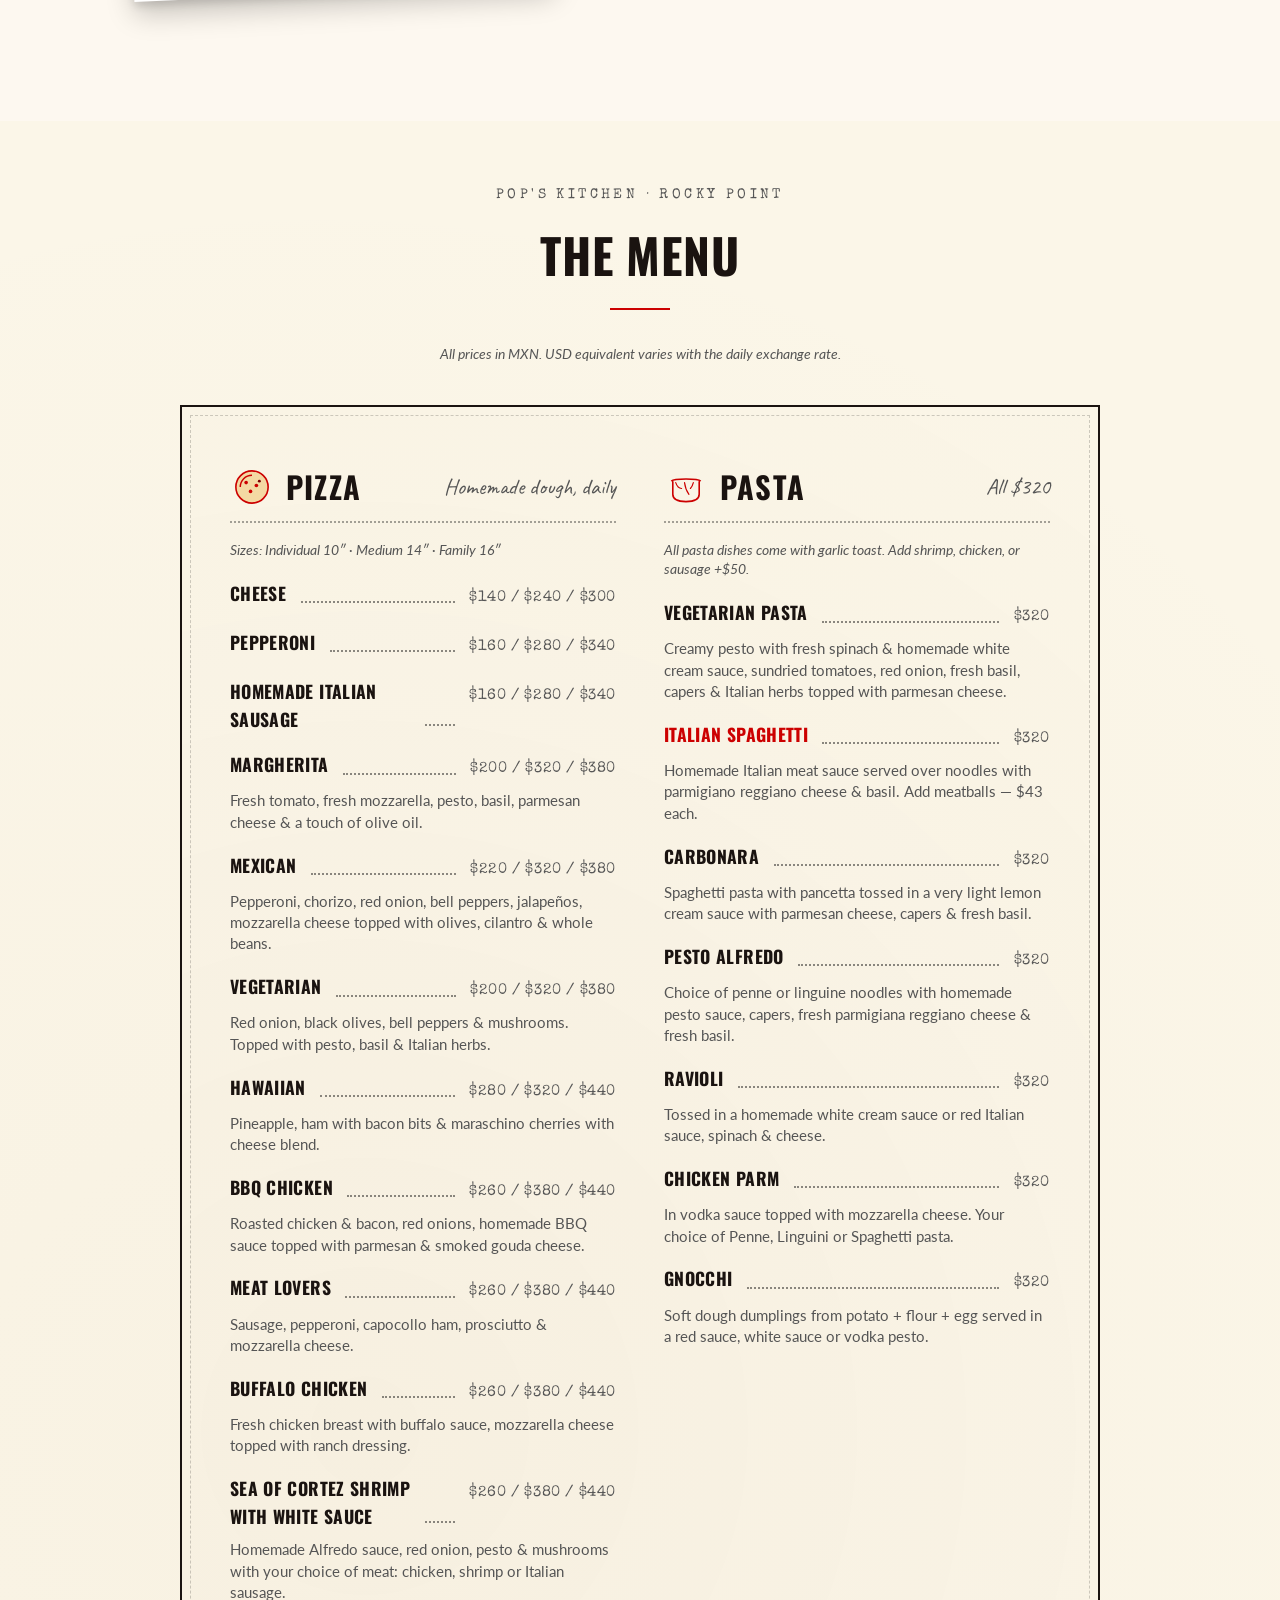
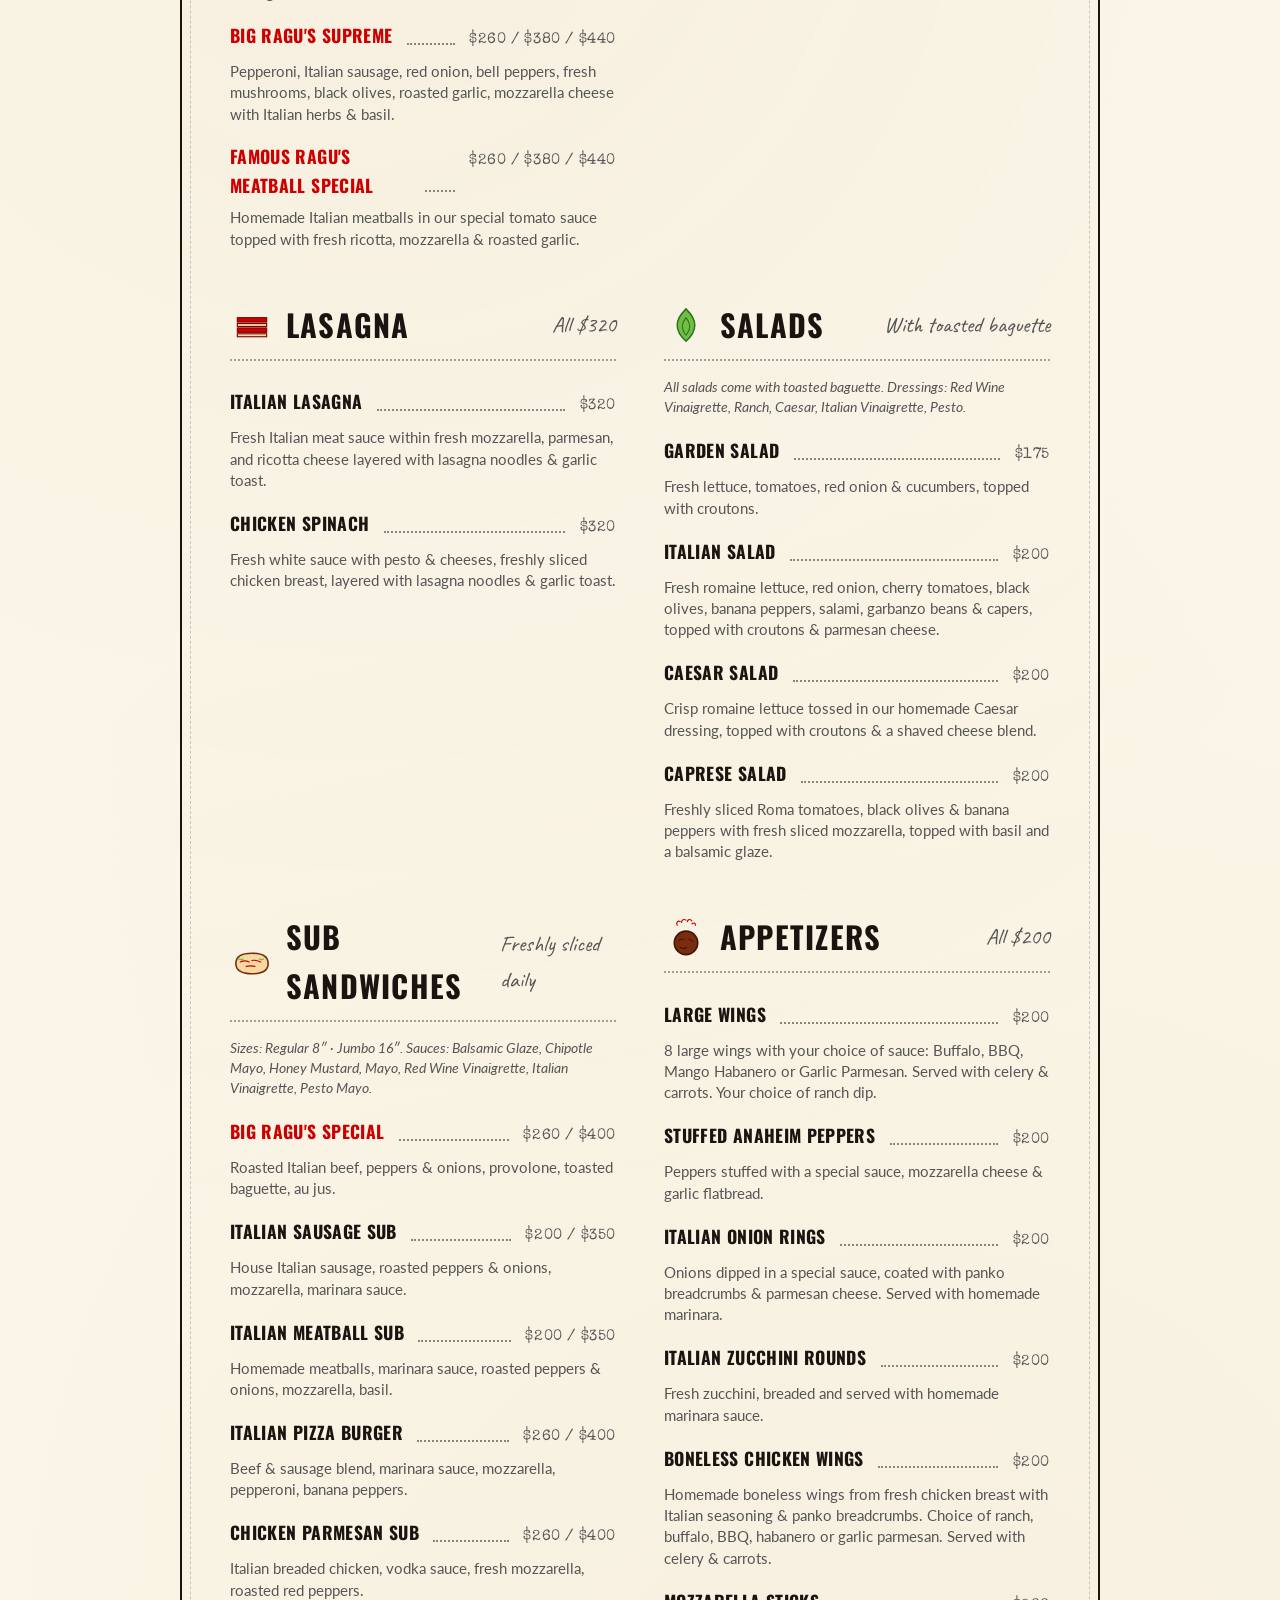
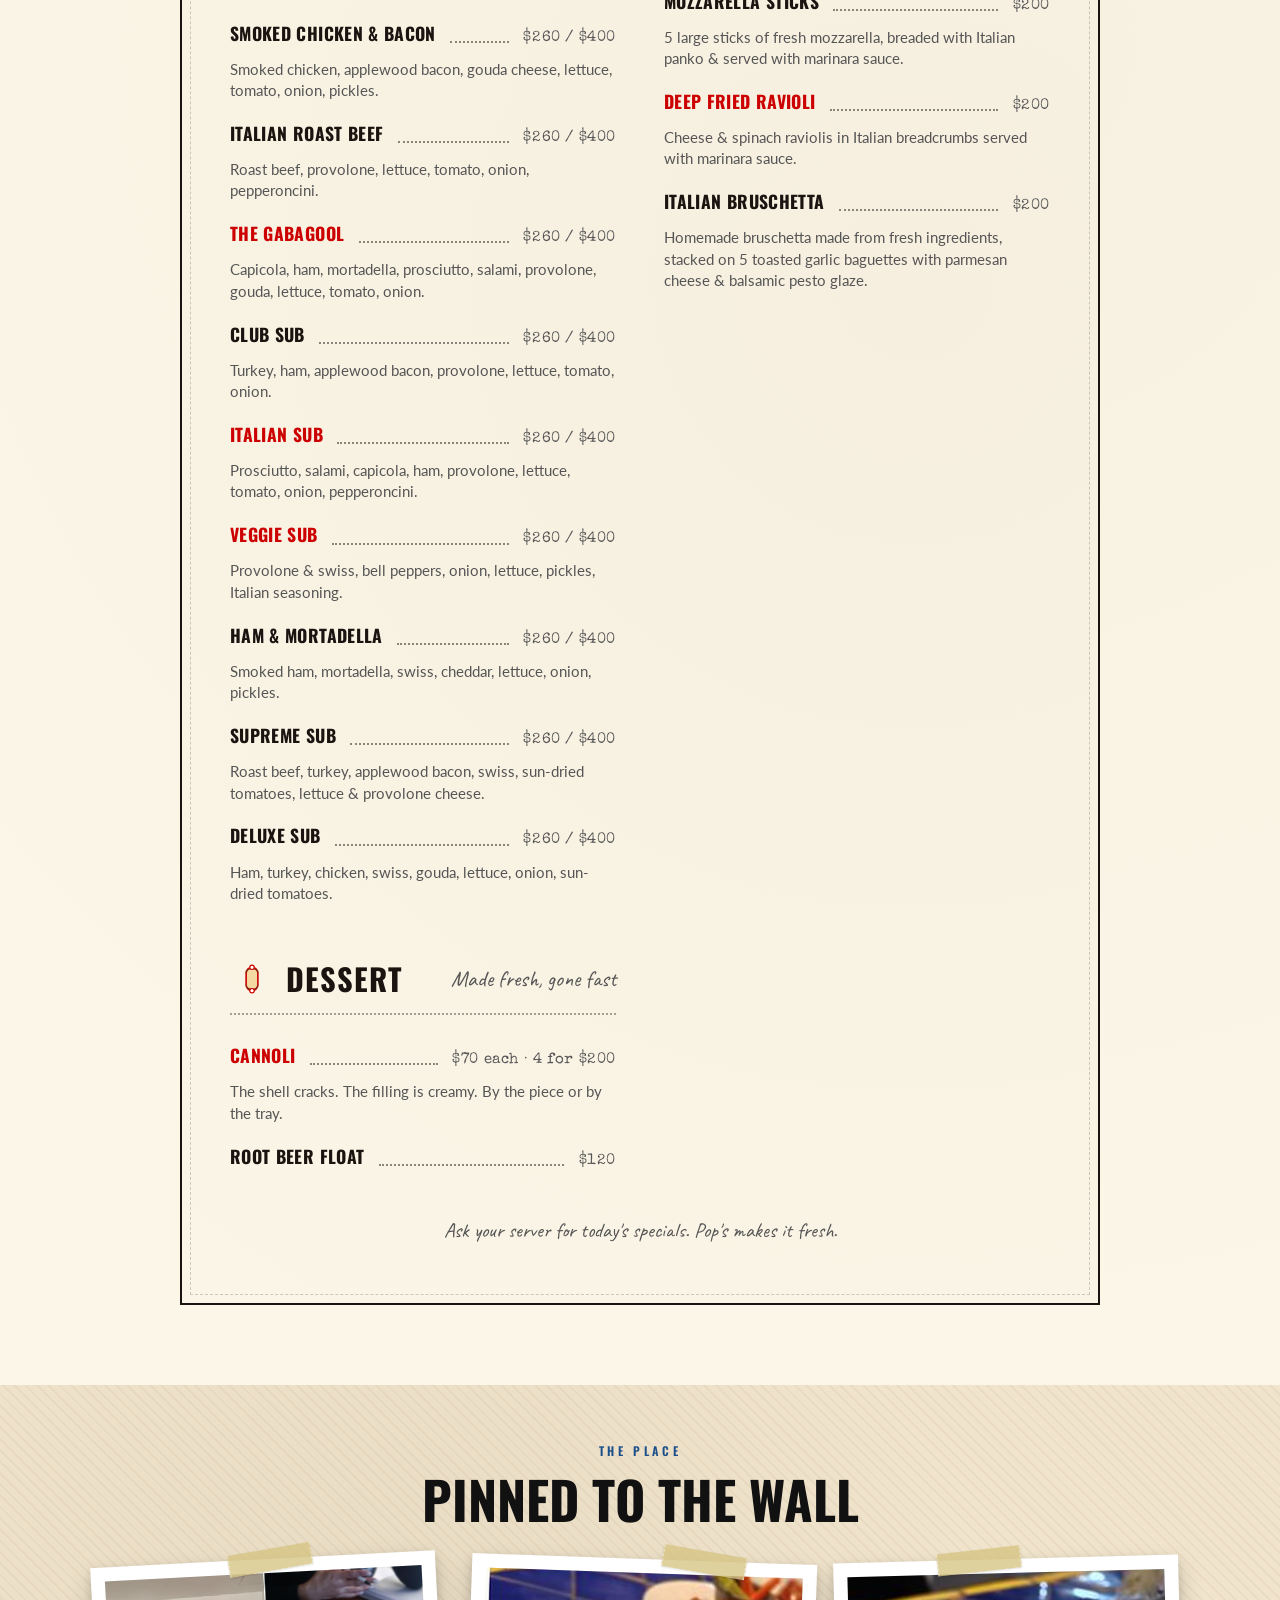
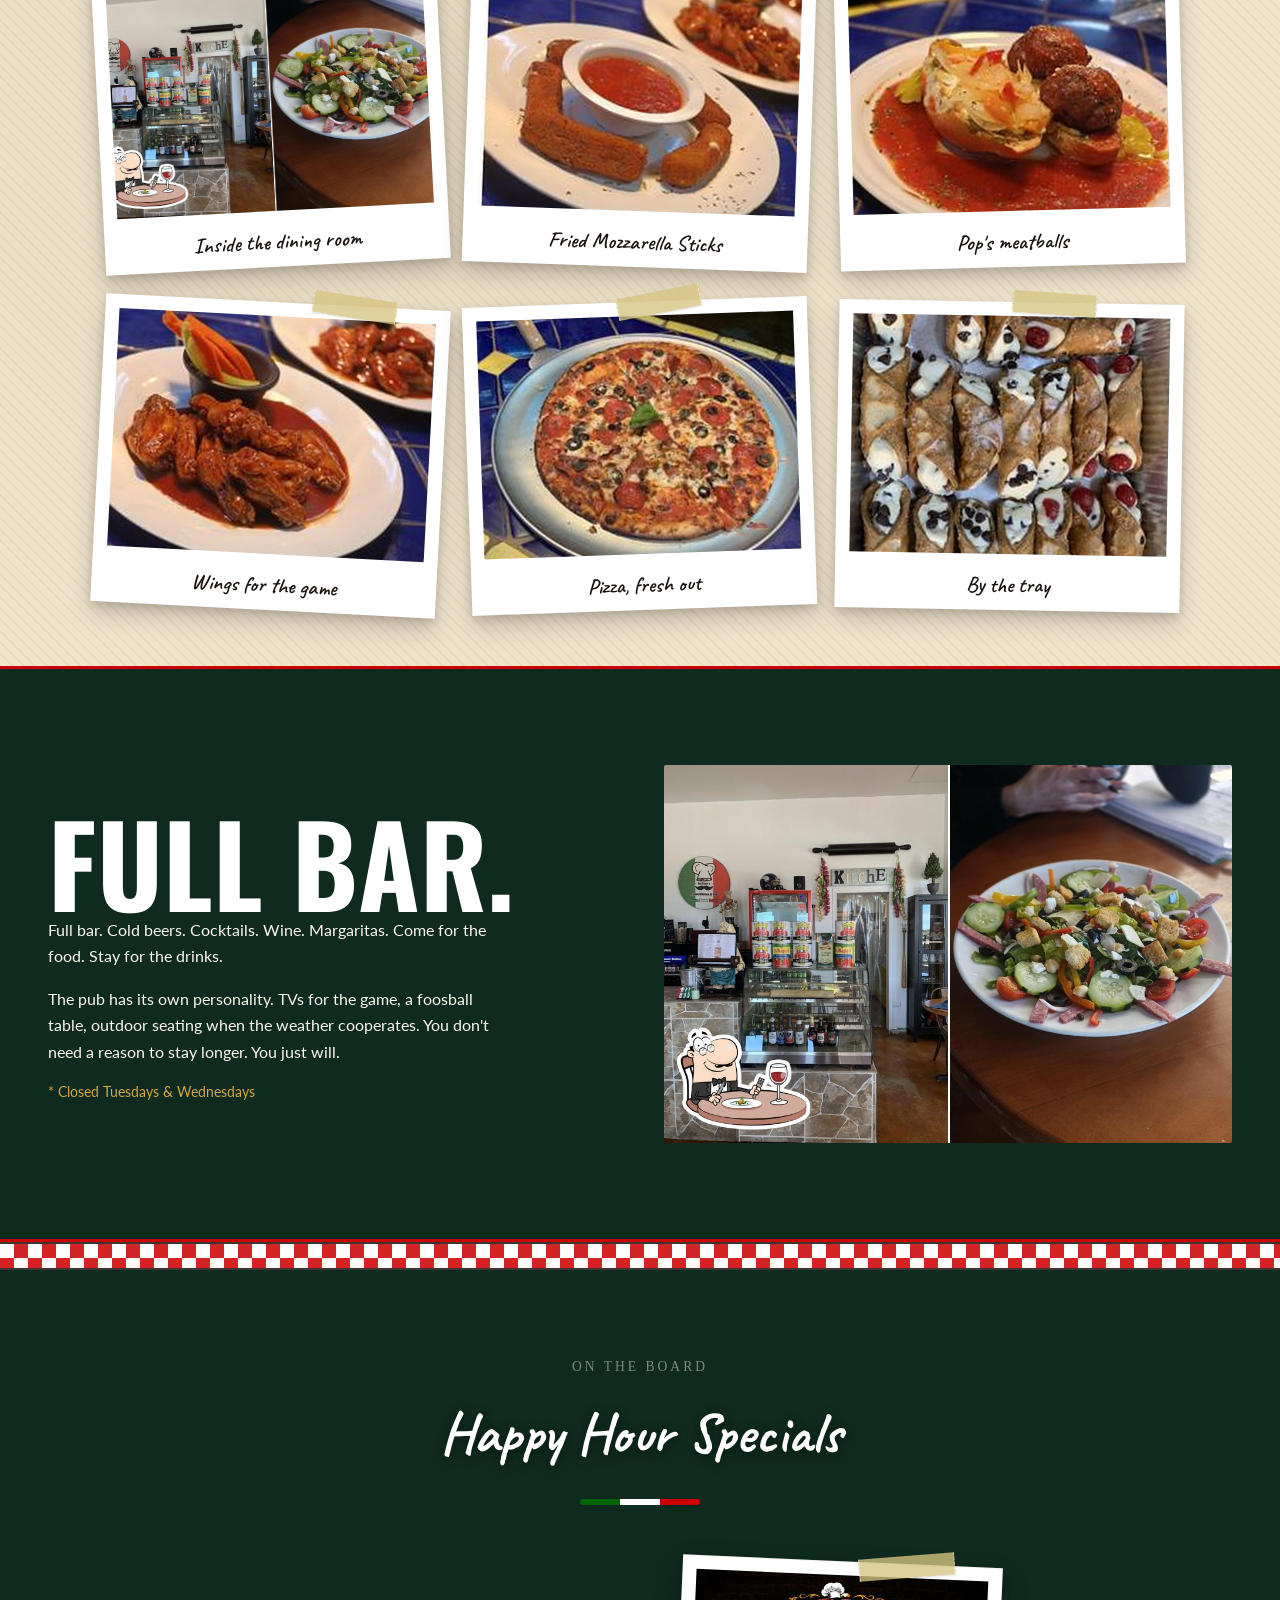
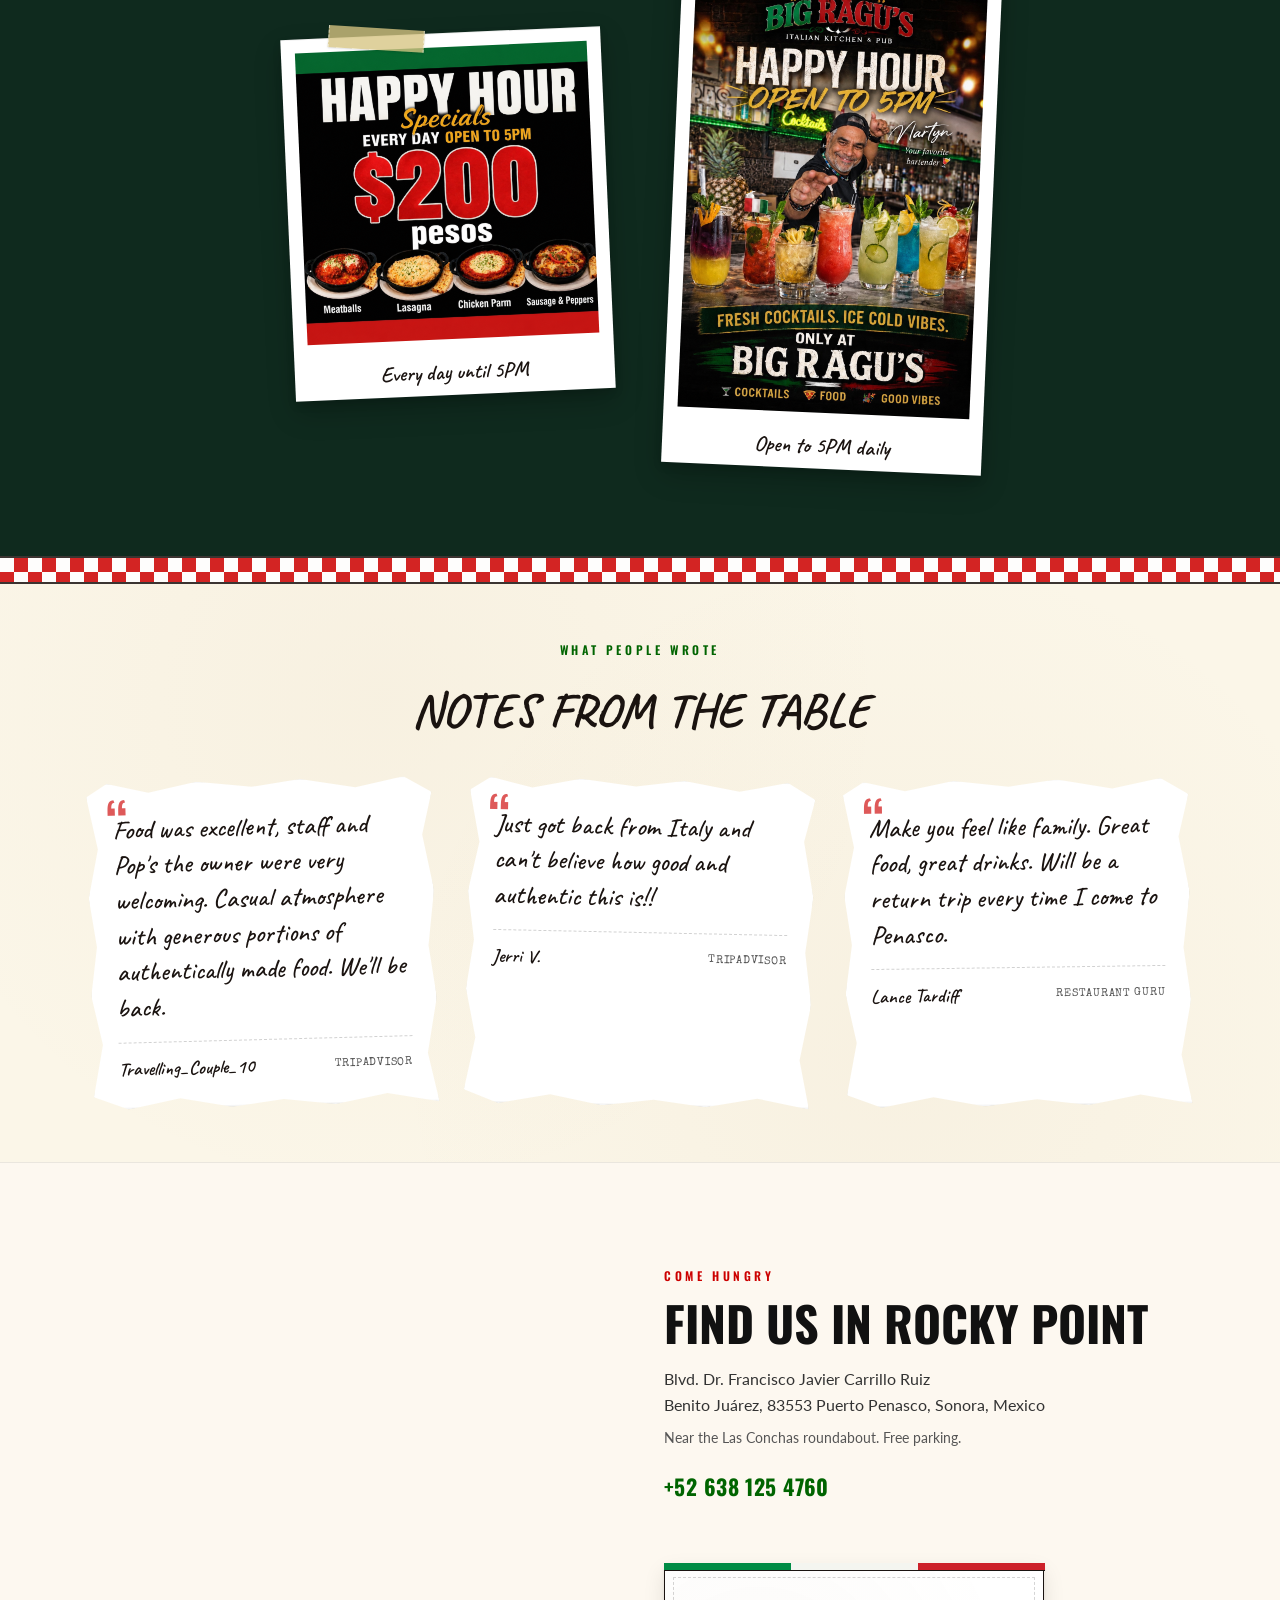
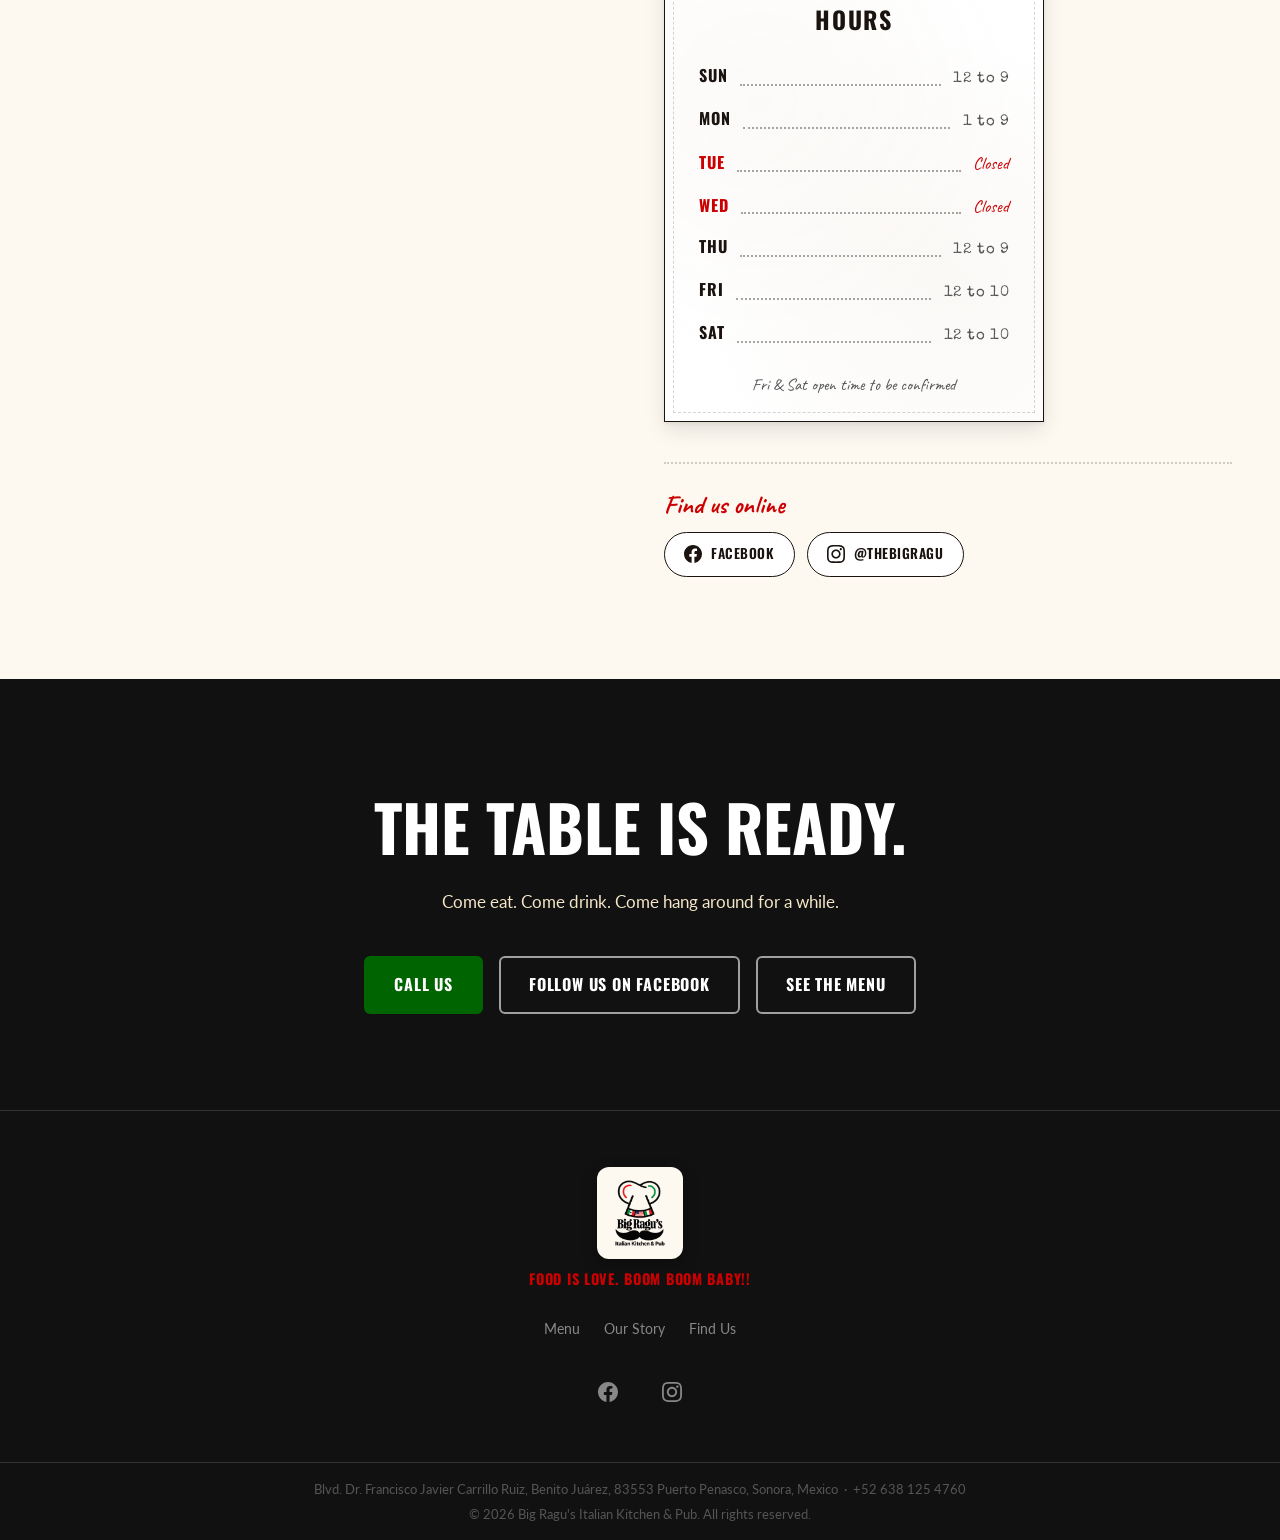
==== commit 78907e3f: "Fix gallery caption: fried ravioli -> fried mozzarella sticks" ====
--- a/index.html
+++ b/index.html
@@ -560,9 +560,9 @@
       <img src="assets/interior_1.jpg" alt="Big Ragu's interior with warm lighting" width="968" height="645" loading="lazy" decoding="async">
       <span class="gallery-polaroid-item__caption">Inside the dining room</span>
     </button>
-    <button class="gallery-polaroid-item" data-src="assets/fried_ravioli.jpg" data-caption="Homemade fried ravioli" aria-label="Open photo: fried ravioli">
-      <img src="assets/fried_ravioli.jpg" alt="Homemade fried ravioli with marinara" width="800" height="1068" loading="lazy" decoding="async">
-      <span class="gallery-polaroid-item__caption">Fried ravioli</span>
+    <button class="gallery-polaroid-item" data-src="assets/fried_ravioli.jpg" data-caption="Fried mozzarella sticks" aria-label="Open photo: fried mozzarella sticks">
+      <img src="assets/fried_ravioli.jpg" alt="Fried mozzarella sticks with marinara" width="800" height="1068" loading="lazy" decoding="async">
+      <span class="gallery-polaroid-item__caption">Fried Mozzarella Sticks</span>
     </button>
     <button class="gallery-polaroid-item" data-src="assets/meatballs.jpg" data-caption="Homemade meatballs in marinara" aria-label="Open photo: homemade meatballs">
       <img src="assets/meatballs.jpg" alt="Homemade meatballs in marinara" width="800" height="1072" loading="lazy" decoding="async">
--- a/style.css
+++ b/style.css
@@ -831,7 +831,7 @@
    BAR SECTION
    ================================ */
 .bar-section {
-  background: var(--cobalt);
+  background: var(--chalkboard);
   border-top: 3px solid var(--red);
   border-bottom: 3px solid var(--red);
   padding: clamp(3.5rem, 8vw, 6rem) 0;
